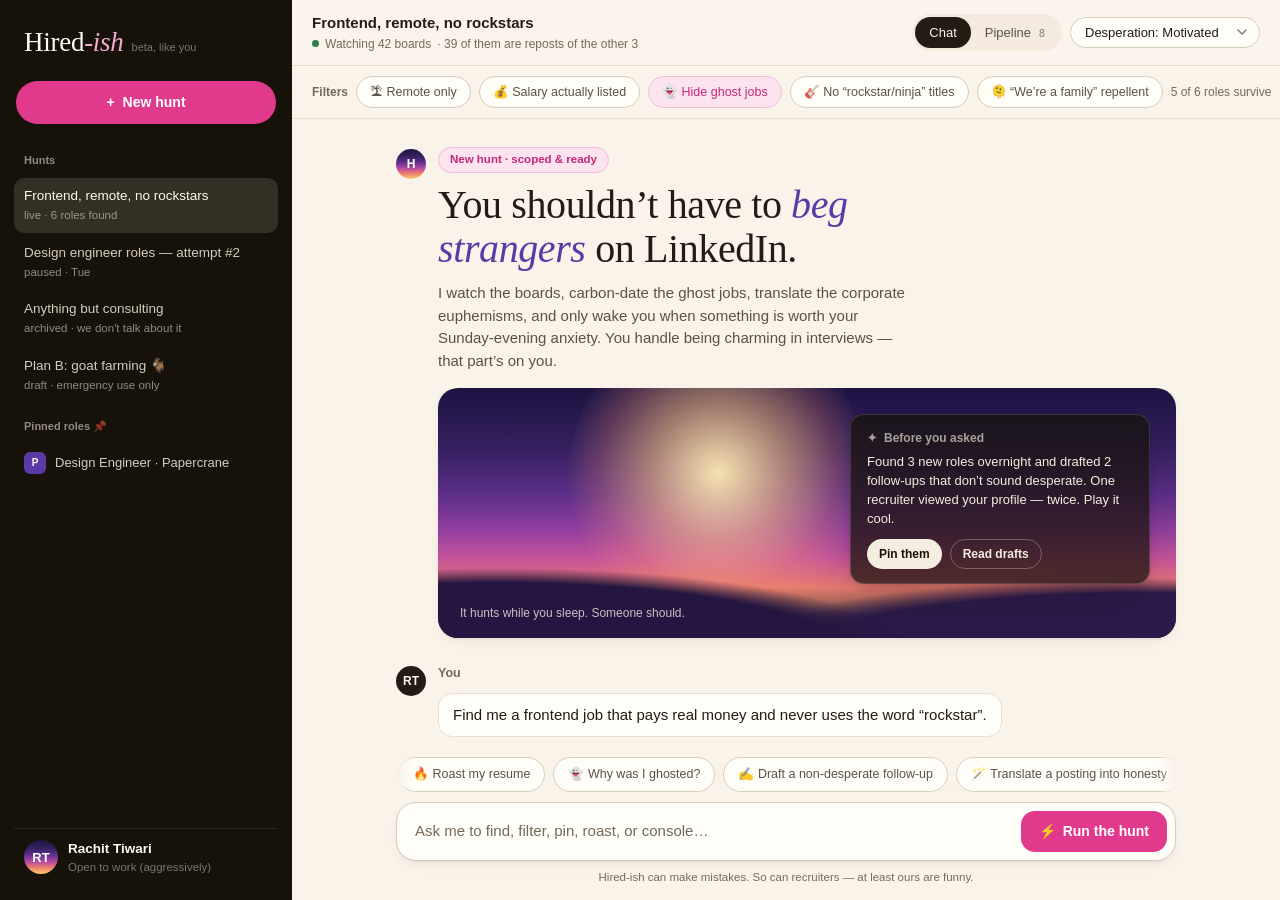
==== jobhunt/index.html @ 490a338c "Add first draft of Hired-ish job hunt UI (pending redesign per feedback) Chat-style agent UI with ru" ====
<!DOCTYPE html>
<html lang="en">
<head>
  <meta charset="UTF-8">
  <meta name="viewport" content="width=device-width, initial-scale=1.0">
  <title>Hired-ish — a job hunt that runs itself</title>
  <meta name="description" content="The AI job hunt for people who are tired. It runs the hunt, flags the red flags, and yeets the rest.">
  <link rel="icon" href="data:image/svg+xml,<svg xmlns='http://www.w3.org/2000/svg' viewBox='0 0 100 100'><text y='.9em' font-size='90'>📌</text></svg>">
  <link rel="preload" href="fonts/instrument-serif-normal-400.woff2" as="font" type="font/woff2" crossorigin>
  <link rel="preload" href="fonts/inter-normal-400-700.woff2" as="font" type="font/woff2" crossorigin>
  <style>
    @font-face {
      font-family: 'Instrument Serif';
      font-style: normal;
      font-weight: 400;
      font-display: swap;
      src: url('fonts/instrument-serif-normal-400.woff2') format('woff2');
    }
    @font-face {
      font-family: 'Instrument Serif';
      font-style: italic;
      font-weight: 400;
      font-display: swap;
      src: url('fonts/instrument-serif-italic-400.woff2') format('woff2');
    }
    @font-face {
      font-family: 'Inter';
      font-style: normal;
      font-weight: 400 700;
      font-display: swap;
      src: url('fonts/inter-normal-400-700.woff2') format('woff2');
    }
    @font-face {
      font-family: 'JetBrains Mono';
      font-style: normal;
      font-weight: 400 600;
      font-display: swap;
      src: url('fonts/jetbrains-mono-normal-400-600.woff2') format('woff2');
    }

    /* ============================================================
       HIRED-ISH · design tokens
       Visual language: cream canvas, ink text, one pink accent,
       sunset-gradient feature panels, near-black side rail.
       ============================================================ */
    :root {
      --bg: #FAF3EA;
      --surface: #FFFDF8;
      --surface-2: #F4EBDE;
      --ink: #221C14;
      --ink-soft: #5A5248;
      --muted: #75695A;
      --hairline: #E8DECD;
      --hairline-strong: #D9CDB8;

      --pink: #E13A8C;
      --pink-deep: #C42875;
      --pink-soft: #FBE4F0;
      --pink-border: #F2BCD9;

      --grape: #5B3AA6;
      --dark: #171209;
      --dark-2: #221B10;
      --cream-on-dark: #F5EDDF;

      --good: #2E7D4F;
      --warn: #B4540A;

      --sunset: linear-gradient(to bottom, #1D1342 0%, #35205F 24%, #5A2E86 42%, #8E3E9E 56%, #C5539B 68%, #E87A6F 80%, #F7A369 90%, #FFC97E 100%);

      --font-ui: 'Inter', -apple-system, BlinkMacSystemFont, sans-serif;
      --font-display: 'Instrument Serif', Georgia, serif;
      --font-mono: 'JetBrains Mono', ui-monospace, monospace;

      --r-sm: 8px;
      --r-md: 14px;
      --r-lg: 20px;
      --r-pill: 999px;

      --shadow-card: 0 1px 2px rgba(34, 28, 20, 0.05), 0 6px 18px -8px rgba(34, 28, 20, 0.12);
      --shadow-float: 0 4px 10px rgba(23, 18, 9, 0.10), 0 18px 44px -14px rgba(23, 18, 9, 0.28);

      --z-drawer: 40;
      --z-scrim: 30;
      --z-topbar: 20;
      --z-composer: 10;
      --z-toast: 50;
    }

    *, *::before, *::after { margin: 0; padding: 0; box-sizing: border-box; }

    html { height: 100%; }

    body {
      font-family: var(--font-ui);
      background: var(--bg);
      color: var(--ink);
      height: 100dvh;
      overflow: hidden;
      -webkit-font-smoothing: antialiased;
      font-size: 15px;
      line-height: 1.5;
    }

    button { font: inherit; color: inherit; background: none; border: none; cursor: pointer; }
    button:focus-visible, a:focus-visible, select:focus-visible, input:focus-visible {
      outline: 2px solid var(--pink);
      outline-offset: 2px;
      border-radius: 4px;
    }

    /* ============ App shell ============ */
    .app { display: flex; height: 100dvh; }

    /* ============ Sidebar ============ */
    .sidebar {
      width: 292px;
      flex-shrink: 0;
      background: var(--dark);
      color: var(--cream-on-dark);
      display: flex;
      flex-direction: column;
      padding: 20px 14px 14px;
      gap: 4px;
    }

    .brand {
      display: flex; align-items: baseline; gap: 8px;
      padding: 2px 10px 14px;
    }
    .brand-name {
      font-family: var(--font-display);
      font-size: 27px;
      letter-spacing: -0.01em;
      color: #FFF9EF;
    }
    .brand-name em { color: #F2A9CF; }
    .brand-tag {
      font-size: 11px;
      color: rgba(245, 237, 223, 0.45);
    }

    .new-hunt {
      display: flex; align-items: center; justify-content: center; gap: 8px;
      background: var(--pink);
      color: #fff;
      font-weight: 600;
      font-size: 14px;
      border-radius: var(--r-pill);
      padding: 11px 16px;
      margin: 0 2px 12px;
      transition: transform 0.15s cubic-bezier(0.25, 1, 0.5, 1), background 0.15s;
    }
    .new-hunt:hover { background: var(--pink-deep); transform: translateY(-1px); }
    .new-hunt:active { transform: translateY(1px); }

    .side-label {
      font-size: 11px;
      font-weight: 600;
      color: rgba(245, 237, 223, 0.55);
      padding: 12px 10px 6px;
    }

    .hunt-list, .pin-list { list-style: none; display: flex; flex-direction: column; gap: 2px; }

    .hunt-item {
      width: 100%;
      text-align: left;
      display: flex; flex-direction: column; gap: 1px;
      padding: 8px 10px;
      border-radius: 10px;
      color: rgba(245, 237, 223, 0.85);
      transition: background 0.15s;
    }
    .hunt-item:hover { background: rgba(255, 249, 239, 0.07); }
    .hunt-item[aria-current="true"] { background: rgba(255, 249, 239, 0.12); color: #FFF9EF; }
    .hunt-item .hunt-name { font-size: 13.5px; font-weight: 500; white-space: nowrap; overflow: hidden; text-overflow: ellipsis; }
    .hunt-item .hunt-meta { font-size: 11.5px; color: rgba(245, 237, 223, 0.55); }

    .pin-list { min-height: 24px; }
    .pin-item {
      display: flex; align-items: center; gap: 9px;
      padding: 7px 10px;
      border-radius: 10px;
      font-size: 13px;
      color: rgba(245, 237, 223, 0.85);
      animation: pin-in 0.3s cubic-bezier(0.22, 1, 0.36, 1);
    }
    .pin-item:hover { background: rgba(255, 249, 239, 0.07); }
    .pin-dot {
      width: 22px; height: 22px; border-radius: 6px;
      display: grid; place-items: center;
      font-size: 10px; font-weight: 700;
      flex-shrink: 0;
      color: #fff;
    }
    .pin-empty {
      font-size: 12px;
      color: rgba(245, 237, 223, 0.38);
      padding: 4px 10px 6px;
      line-height: 1.45;
    }
    @keyframes pin-in {
      from { opacity: 0; transform: translateX(-8px); }
      to   { opacity: 1; transform: none; }
    }

    .side-spacer { flex: 1; }

    .me-card {
      display: flex; align-items: center; gap: 10px;
      padding: 10px;
      border-top: 1px solid rgba(245, 237, 223, 0.1);
      margin-top: 10px;
    }
    .me-avatar {
      width: 34px; height: 34px; border-radius: 50%;
      background: var(--sunset);
      display: grid; place-items: center;
      font-weight: 700; font-size: 13px; color: #fff;
      flex-shrink: 0;
    }
    .me-name { font-size: 13.5px; font-weight: 600; color: #FFF9EF; }
    .me-status { font-size: 11.5px; color: rgba(245, 237, 223, 0.45); }

    /* ============ Main column ============ */
    .main {
      flex: 1;
      min-width: 0;
      display: flex;
      flex-direction: column;
      position: relative;
    }

    .topbar {
      display: flex; align-items: center; gap: 12px;
      padding: 12px 20px;
      border-bottom: 1px solid var(--hairline);
      background: color-mix(in srgb, var(--bg) 88%, white);
      position: relative;
      z-index: var(--z-topbar);
    }

    .menu-btn {
      display: none;
      width: 36px; height: 36px;
      border-radius: 10px;
      place-items: center;
      border: 1px solid var(--hairline-strong);
      background: var(--surface);
      flex-shrink: 0;
    }

    .hunt-title-wrap { min-width: 0; }
    .hunt-title { font-size: 15px; font-weight: 600; white-space: nowrap; overflow: hidden; text-overflow: ellipsis; }
    .hunt-status { display: flex; align-items: center; gap: 6px; font-size: 12px; color: var(--muted); }
    .live-dot {
      width: 7px; height: 7px; border-radius: 50%;
      background: var(--good);
      animation: live-pulse 2.4s ease-in-out infinite;
    }
    @keyframes live-pulse { 0%, 100% { opacity: 1; } 50% { opacity: 0.35; } }

    .topbar-right { margin-left: auto; display: flex; align-items: center; gap: 8px; }

    .view-tabs {
      display: flex;
      background: var(--surface-2);
      border-radius: var(--r-pill);
      padding: 3px;
    }
    .view-tab {
      padding: 6px 14px;
      border-radius: var(--r-pill);
      font-size: 13px;
      font-weight: 500;
      color: var(--ink-soft);
      transition: background 0.15s, color 0.15s;
    }
    .view-tab[aria-selected="true"] { background: var(--ink); color: var(--bg); }
    .view-tab .tab-badge {
      font-family: var(--font-mono);
      font-size: 10.5px;
      margin-left: 4px;
      opacity: 0.7;
    }

    .desperation {
      appearance: none;
      -webkit-appearance: none;
      border: 1px solid var(--hairline-strong);
      background: var(--surface) url("data:image/svg+xml,%3Csvg xmlns='http://www.w3.org/2000/svg' width='10' height='6' viewBox='0 0 10 6'%3E%3Cpath d='M1 1l4 4 4-4' stroke='%238A8072' stroke-width='1.5' fill='none' stroke-linecap='round'/%3E%3C/svg%3E") no-repeat right 12px center;
      border-radius: var(--r-pill);
      padding: 7px 30px 7px 14px;
      font-size: 13px;
      font-weight: 500;
      color: var(--ink);
      cursor: pointer;
    }

    /* ============ Filter bar ============ */
    .filterbar {
      display: flex; align-items: center; gap: 8px;
      padding: 10px 20px;
      border-bottom: 1px solid var(--hairline);
      overflow-x: auto;
      scrollbar-width: none;
      flex-shrink: 0;
    }
    .filterbar::-webkit-scrollbar { display: none; }
    .filterbar-label {
      font-size: 12px; font-weight: 600; color: var(--muted);
      flex-shrink: 0;
    }
    .f-chip {
      display: inline-flex; align-items: center; gap: 6px;
      border: 1px solid var(--hairline-strong);
      background: var(--surface);
      color: var(--ink-soft);
      border-radius: var(--r-pill);
      padding: 6px 13px;
      font-size: 12.5px;
      font-weight: 500;
      white-space: nowrap;
      transition: border-color 0.15s, background 0.15s, color 0.15s, transform 0.1s;
    }
    .f-chip:hover { border-color: var(--pink-border); }
    .f-chip:active { transform: scale(0.97); }
    .f-chip[aria-pressed="true"] {
      background: var(--pink-soft);
      border-color: var(--pink-border);
      color: var(--pink-deep);
    }
    .f-count {
      font-size: 12px; color: var(--muted);
      margin-left: auto; flex-shrink: 0;
      font-variant-numeric: tabular-nums;
    }

    /* ============ Views ============ */
    .view { flex: 1; min-height: 0; display: flex; flex-direction: column; }
    .view[hidden] { display: none; }

    /* ============ Chat feed ============ */
    .feed {
      flex: 1;
      overflow-y: auto;
      padding: 28px 20px 24px;
      scroll-behavior: smooth;
    }
    @media (prefers-reduced-motion: reduce) { .feed { scroll-behavior: auto; } }

    .feed-inner {
      max-width: 780px;
      margin: 0 auto;
      display: flex;
      flex-direction: column;
      gap: 26px;
    }

    .msg { display: flex; gap: 12px; }
    .msg.entering { animation: msg-in 0.35s cubic-bezier(0.22, 1, 0.36, 1); }
    @keyframes msg-in {
      from { opacity: 0; transform: translateY(10px); }
      to   { opacity: 1; transform: none; }
    }

    .msg-avatar {
      width: 30px; height: 30px;
      border-radius: 50%;
      flex-shrink: 0;
      margin-top: 2px;
      display: grid; place-items: center;
      font-size: 12px; font-weight: 700; color: #fff;
    }
    .msg-avatar.agent { background: var(--sunset); }
    .msg-avatar.user { background: var(--ink); color: var(--bg); }

    .msg-body { min-width: 0; flex: 1; display: flex; flex-direction: column; gap: 10px; }
    .msg-author { font-size: 12.5px; font-weight: 600; color: var(--muted); }
    .msg-author .you { color: var(--muted); font-weight: 500; }
    .msg-text { max-width: 68ch; }
    .msg-text p + p { margin-top: 8px; }

    .msg.user-msg .msg-text {
      background: var(--surface);
      border: 1px solid var(--hairline);
      border-radius: var(--r-md);
      padding: 10px 14px;
      width: fit-content;
    }

    /* ---- Hero message ---- */
    .hero-label {
      display: inline-flex; align-items: center; gap: 6px;
      border: 1px solid var(--pink-border);
      background: var(--pink-soft);
      color: var(--pink-deep);
      font-size: 11.5px; font-weight: 600;
      border-radius: var(--r-pill);
      padding: 3px 11px;
      width: fit-content;
    }
    .hero-headline {
      font-family: var(--font-display);
      font-weight: 400;
      font-size: clamp(28px, 4vw, 40px);
      line-height: 1.12;
      letter-spacing: -0.01em;
      text-wrap: balance;
      max-width: 22ch;
    }
    .hero-headline em {
      font-style: italic;
      color: var(--grape);
    }
    .hero-sub { color: var(--ink-soft); max-width: 56ch; }

    .hero-panel {
      position: relative;
      border-radius: var(--r-lg);
      background: var(--sunset);
      min-height: 250px;
      overflow: hidden;
      margin-top: 6px;
      box-shadow: var(--shadow-card);
    }
    .hero-sun {
      position: absolute;
      left: 38%; bottom: 6%;
      transform: translateX(-50%);
      width: 300px; height: 300px;
      border-radius: 50%;
      background: radial-gradient(circle, rgba(255, 236, 180, 0.95) 0%, rgba(255, 200, 130, 0.55) 32%, rgba(248, 150, 110, 0.25) 55%, transparent 72%);
    }
    .hero-hills {
      position: absolute; inset: auto 0 0 0; height: 34%;
      background:
        radial-gradient(90% 160% at 8% 118%, #241640 0%, #241640 52%, transparent 63%),
        radial-gradient(95% 150% at 96% 122%, #2B1A4A 0%, #2B1A4A 50%, transparent 62%),
        linear-gradient(to top, rgba(29, 17, 55, 0.95) 12%, transparent 60%);
    }
    .hero-toast {
      position: absolute;
      top: 26px; right: 26px;
      width: min(300px, calc(100% - 52px));
      background: rgba(23, 18, 9, 0.72);
      backdrop-filter: blur(14px);
      -webkit-backdrop-filter: blur(14px);
      border: 1px solid rgba(255, 249, 239, 0.14);
      border-radius: var(--r-md);
      padding: 14px 16px;
      color: var(--cream-on-dark);
      box-shadow: var(--shadow-float);
    }
    .hero-toast-title {
      display: flex; align-items: center; gap: 7px;
      font-size: 12px; font-weight: 600;
      color: rgba(245, 237, 223, 0.65);
      margin-bottom: 6px;
    }
    .hero-toast-body { font-size: 13px; line-height: 1.45; }
    .hero-toast-actions { display: flex; gap: 8px; margin-top: 11px; }
    .hero-toast-actions .t-btn {
      font-size: 12px; font-weight: 600;
      border-radius: var(--r-pill);
      padding: 5px 12px;
      background: var(--cream-on-dark);
      color: var(--dark);
      transition: transform 0.12s;
    }
    .hero-toast-actions .t-btn.ghost {
      background: transparent;
      color: var(--cream-on-dark);
      border: 1px solid rgba(245, 237, 223, 0.3);
    }
    .hero-toast-actions .t-btn:hover { transform: translateY(-1px); }
    .hero-caption {
      position: absolute; left: 22px; bottom: 16px;
      font-size: 12px;
      color: rgba(255, 249, 239, 0.75);
    }

    /* ---- Run log ---- */
    .runlog {
      border: 1px solid var(--hairline);
      background: var(--surface);
      border-radius: var(--r-md);
      padding: 6px 0;
      max-width: 620px;
      box-shadow: var(--shadow-card);
    }
    .runlog-head {
      display: flex; align-items: center; gap: 8px;
      padding: 8px 16px 6px;
      font-size: 12.5px; font-weight: 600;
      color: var(--ink-soft);
    }
    .runlog-head .spinner {
      width: 12px; height: 12px;
      border: 2px solid var(--pink-border);
      border-top-color: var(--pink);
      border-radius: 50%;
      animation: spin 0.8s linear infinite;
    }
    @keyframes spin { to { transform: rotate(360deg); } }
    .runlog.done .spinner { display: none; }
    .runlog ol { list-style: none; }
    .runlog li {
      display: flex; gap: 10px;
      padding: 6px 16px;
      font-size: 13.5px;
      color: var(--ink-soft);
      align-items: baseline;
    }
    .runlog li .tick {
      font-family: var(--font-mono);
      font-size: 12px;
      color: var(--good);
      flex-shrink: 0;
      width: 14px;
    }
    .runlog li.pending { opacity: 0.45; }
    .runlog li.step-in { animation: msg-in 0.3s cubic-bezier(0.22, 1, 0.36, 1); }
    .runlog-foot {
      padding: 8px 16px 6px;
      border-top: 1px solid var(--hairline);
      margin-top: 6px;
      font-size: 12.5px;
      color: var(--muted);
      font-variant-numeric: tabular-nums;
    }

    /* ---- Job cards ---- */
    .job-grid {
      display: grid;
      grid-template-columns: repeat(auto-fit, minmax(290px, 1fr));
      gap: 14px;
    }
    .job-card {
      border: 1px solid var(--hairline);
      background: var(--surface);
      border-radius: var(--r-lg);
      padding: 18px;
      display: flex;
      flex-direction: column;
      gap: 12px;
      box-shadow: var(--shadow-card);
      transition: transform 0.18s cubic-bezier(0.25, 1, 0.5, 1), box-shadow 0.18s, opacity 0.3s;
      position: relative;
    }
    .job-card:hover { transform: translateY(-2px); box-shadow: var(--shadow-float); }
    .job-card.featured { grid-column: 1 / -1; }
    .job-card.featured::before {
      content: "";
      position: absolute; inset: 0 0 auto 0;
      height: 5px;
      background: var(--sunset);
      border-radius: var(--r-lg) var(--r-lg) 0 0;
    }
    .job-card.ghosted-listing {
      border-style: dashed;
      border-color: var(--hairline-strong);
      background: color-mix(in srgb, var(--surface) 60%, var(--bg));
    }
    .job-card.ghosted-listing .job-role { color: var(--muted); }
    .job-card.yeeting {
      transform: translateX(60vw) rotate(18deg) !important;
      opacity: 0;
      transition: transform 0.5s cubic-bezier(0.5, 0, 0.75, 0), opacity 0.5s;
    }
    .job-card.filtered-out { display: none; }

    .job-top { display: flex; align-items: flex-start; gap: 12px; }
    .job-logo {
      width: 42px; height: 42px;
      border-radius: 12px;
      display: grid; place-items: center;
      font-weight: 700; font-size: 16px; color: #fff;
      flex-shrink: 0;
    }
    .job-id { min-width: 0; flex: 1; }
    .job-role { font-size: 16px; font-weight: 600; line-height: 1.3; }
    .job-co { font-size: 13px; color: var(--muted); }

    .match {
      display: flex; flex-direction: column; align-items: center;
      flex-shrink: 0; gap: 2px;
    }
    .match svg { width: 40px; height: 40px; transform: rotate(-90deg); }
    .match .track { stroke: var(--surface-2); }
    .match .bar { stroke-linecap: round; transition: stroke-dashoffset 0.8s cubic-bezier(0.22, 1, 0.36, 1); }
    .match-num {
      font-family: var(--font-mono);
      font-size: 10.5px; font-weight: 600;
      color: var(--ink-soft);
      margin-top: -31px;
      pointer-events: none;
    }
    .match-label { font-size: 9.5px; color: var(--muted); margin-top: 17px; }

    .job-facts {
      display: flex; flex-wrap: wrap; gap: 6px 14px;
      font-size: 13px; color: var(--ink-soft);
    }
    .job-facts .salary { font-family: var(--font-mono); font-size: 12.5px; font-weight: 600; color: var(--ink); }

    .job-tags { display: flex; flex-wrap: wrap; gap: 6px; }
    .job-tag {
      font-size: 11.5px; font-weight: 500;
      border: 1px solid var(--hairline);
      background: var(--bg);
      color: var(--ink-soft);
      border-radius: var(--r-pill);
      padding: 3px 10px;
    }

    .job-note {
      font-size: 13px;
      line-height: 1.45;
      color: var(--ink-soft);
      background: var(--surface-2);
      border-radius: 10px;
      padding: 9px 12px;
    }
    .job-note.flag { background: #FBEBE4; color: #8C4A18; }
    .job-note.ghost-note { background: #EFEAF6; color: #574682; }

    .job-actions { display: flex; gap: 8px; margin-top: auto; }
    .j-btn {
      display: inline-flex; align-items: center; gap: 6px;
      font-size: 13px; font-weight: 600;
      border-radius: var(--r-pill);
      padding: 8px 15px;
      transition: transform 0.12s, background 0.15s, color 0.15s, border-color 0.15s;
    }
    .j-btn:active { transform: translateY(1px); }
    .j-btn.apply { background: var(--ink); color: var(--bg); }
    .j-btn.apply:hover { background: #000; }
    .j-btn.apply.applied { background: var(--good); color: #fff; }
    .j-btn.pin { border: 1px solid var(--hairline-strong); background: var(--surface); color: var(--ink-soft); }
    .j-btn.pin:hover { border-color: var(--pink-border); color: var(--pink-deep); }
    .j-btn.pin.pinned { background: var(--pink-soft); border-color: var(--pink-border); color: var(--pink-deep); }
    .j-btn.yeet { color: var(--muted); margin-left: auto; padding: 8px 10px; }
    .j-btn.yeet:hover { color: var(--warn); }

    /* ---- Comparison table ---- */
    .compare-wrap {
      border: 1px solid var(--hairline);
      border-radius: var(--r-lg);
      background: var(--surface);
      overflow-x: auto;
      box-shadow: var(--shadow-card);
    }
    .compare {
      width: 100%;
      border-collapse: collapse;
      font-size: 13px;
      min-width: 620px;
    }
    .compare caption {
      text-align: left;
      font-family: var(--font-display);
      font-size: 22px;
      padding: 16px 18px 4px;
    }
    .compare caption em { font-style: italic; color: var(--muted); }
    .compare th, .compare td {
      text-align: left;
      padding: 11px 18px;
      border-top: 1px solid var(--hairline);
      vertical-align: top;
    }
    .compare thead th { border-top: none; font-size: 12px; color: var(--muted); font-weight: 600; padding-top: 14px; }
    .compare thead th.us {
      color: var(--pink-deep);
    }
    .compare td.us {
      background: color-mix(in srgb, var(--pink-soft) 45%, var(--surface));
      font-weight: 600;
      color: var(--pink-deep);
    }
    .compare td { color: var(--ink-soft); }
    .compare th[scope="row"] { font-weight: 600; color: var(--ink); font-size: 13px; }

    /* ---- FAQ ---- */
    .faq {
      border: 1px solid var(--hairline);
      border-radius: var(--r-lg);
      background: var(--surface);
      overflow: hidden;
      box-shadow: var(--shadow-card);
      max-width: 620px;
    }
    .faq-title {
      font-family: var(--font-display);
      font-size: 22px;
      padding: 16px 18px 8px;
    }
    .faq-title em { font-style: italic; color: var(--muted); }
    .faq details { border-top: 1px solid var(--hairline); }
    .faq summary {
      list-style: none;
      display: flex; align-items: center; justify-content: space-between; gap: 12px;
      padding: 13px 18px;
      font-weight: 600; font-size: 14px;
      cursor: pointer;
    }
    .faq summary::-webkit-details-marker { display: none; }
    .faq summary::after {
      content: "+";
      font-family: var(--font-mono);
      color: var(--muted);
      transition: transform 0.2s;
    }
    .faq details[open] summary::after { transform: rotate(45deg); }
    .faq details[open] summary { color: var(--pink-deep); }
    .faq .faq-a {
      padding: 0 18px 14px;
      color: var(--ink-soft);
      font-size: 13.5px;
      max-width: 60ch;
    }

    /* ============ Composer ============ */
    .composer {
      flex-shrink: 0;
      padding: 0 20px calc(14px + env(safe-area-inset-bottom));
      background: linear-gradient(to top, var(--bg) 70%, transparent);
      position: relative;
      z-index: var(--z-composer);
    }
    .composer-inner { max-width: 780px; margin: 0 auto; }

    .suggest-row {
      display: flex; gap: 8px;
      overflow-x: auto;
      padding: 10px 2px;
      scrollbar-width: none;
      mask-image: linear-gradient(to right, transparent, black 18px, black calc(100% - 18px), transparent);
      -webkit-mask-image: linear-gradient(to right, transparent, black 18px, black calc(100% - 18px), transparent);
    }
    .suggest-row::-webkit-scrollbar { display: none; }
    .s-chip {
      display: inline-flex; align-items: center; gap: 7px;
      white-space: nowrap;
      border: 1px solid var(--hairline-strong);
      background: var(--surface);
      border-radius: var(--r-pill);
      padding: 7px 14px;
      font-size: 12.5px;
      font-weight: 500;
      color: var(--ink-soft);
      transition: border-color 0.15s, transform 0.12s, background 0.15s;
    }
    .s-chip:hover { border-color: var(--pink-border); background: var(--pink-soft); color: var(--pink-deep); transform: translateY(-1px); }

    .composer-box {
      display: flex; align-items: center; gap: 10px;
      background: var(--surface);
      border: 1px solid var(--hairline-strong);
      border-radius: var(--r-lg);
      padding: 8px 8px 8px 18px;
      box-shadow: var(--shadow-card);
      transition: border-color 0.15s, box-shadow 0.15s;
    }
    .composer-box:focus-within {
      border-color: var(--pink-border);
      box-shadow: 0 0 0 3px rgba(225, 58, 140, 0.09), var(--shadow-card);
    }
    .composer-input {
      flex: 1;
      border: none;
      background: none;
      font: inherit;
      color: var(--ink);
      min-width: 0;
    }
    .composer-input:focus { outline: none; }
    .composer-input::placeholder { color: var(--muted); }
    .run-btn {
      display: inline-flex; align-items: center; gap: 7px;
      background: var(--pink);
      color: #fff;
      font-weight: 600;
      font-size: 14px;
      border-radius: var(--r-md);
      padding: 10px 18px;
      flex-shrink: 0;
      transition: background 0.15s, transform 0.12s;
    }
    .run-btn:hover { background: var(--pink-deep); transform: translateY(-1px); }
    .run-btn:active { transform: translateY(1px); }
    .run-btn:disabled { opacity: 0.55; cursor: default; transform: none; }
    .composer-hint {
      text-align: center;
      font-size: 11.5px;
      color: var(--muted);
      padding-top: 8px;
    }

    /* ============ Pipeline view ============ */
    .board {
      flex: 1;
      overflow: auto;
      padding: 22px 20px 28px;
    }
    .board-inner {
      display: grid;
      grid-template-columns: repeat(4, minmax(240px, 1fr));
      gap: 14px;
      max-width: 1200px;
      margin: 0 auto;
      min-width: 1000px;
    }
    .col-head {
      display: flex; align-items: baseline; gap: 8px;
      padding: 2px 4px 10px;
    }
    .col-name { font-weight: 600; font-size: 14px; }
    .col-count {
      font-family: var(--font-mono);
      font-size: 11.5px;
      color: var(--muted);
    }
    .col-quip { font-size: 11.5px; color: var(--muted); margin-left: auto; text-align: right; }
    .col-cards { display: flex; flex-direction: column; gap: 10px; }
    .p-card {
      border: 1px solid var(--hairline);
      background: var(--surface);
      border-radius: var(--r-md);
      padding: 13px 15px;
      box-shadow: var(--shadow-card);
    }
    .p-card .p-role { font-size: 13.5px; font-weight: 600; }
    .p-card .p-co { font-size: 12px; color: var(--muted); }
    .p-card .p-note { font-size: 12px; color: var(--ink-soft); margin-top: 7px; }
    .p-card.ghost-card { border-style: dashed; background: color-mix(in srgb, var(--surface) 55%, var(--bg)); }
    .p-days {
      font-family: var(--font-mono);
      font-size: 11px;
      color: var(--grape);
      margin-top: 7px;
      display: inline-block;
    }
    .col-empty {
      border: 1px dashed var(--hairline-strong);
      border-radius: var(--r-md);
      padding: 20px 15px;
      font-size: 12.5px;
      color: var(--muted);
      text-align: center;
      line-height: 1.5;
    }

    /* ============ Toast ============ */
    .toast {
      position: fixed;
      left: 50%; bottom: 26px;
      transform: translate(-50%, 20px);
      background: var(--dark);
      color: var(--cream-on-dark);
      border-radius: var(--r-pill);
      padding: 11px 18px;
      font-size: 13.5px;
      display: flex; align-items: center; gap: 12px;
      box-shadow: var(--shadow-float);
      opacity: 0;
      pointer-events: none;
      transition: opacity 0.25s, transform 0.25s cubic-bezier(0.22, 1, 0.36, 1);
      z-index: var(--z-toast);
      max-width: min(92vw, 480px);
    }
    .toast.show { opacity: 1; transform: translate(-50%, 0); pointer-events: auto; }
    .toast button {
      font-weight: 700; font-size: 13px;
      color: #F2A9CF;
      flex-shrink: 0;
    }

    /* ============ Scrim / drawer (mobile) ============ */
    .scrim {
      display: none;
      position: fixed; inset: 0;
      background: rgba(23, 18, 9, 0.45);
      z-index: var(--z-scrim);
      opacity: 0;
      transition: opacity 0.25s;
    }

    @media (max-width: 920px) {
      .sidebar {
        position: fixed;
        inset: 0 auto 0 0;
        z-index: var(--z-drawer);
        transform: translateX(-100%);
        transition: transform 0.28s cubic-bezier(0.22, 1, 0.36, 1);
        width: min(300px, 84vw);
        box-shadow: none;
      }
      .sidebar.open { transform: none; box-shadow: var(--shadow-float); }
      .scrim.show { display: block; opacity: 1; }
      .menu-btn { display: grid; }
      .topbar { padding: 10px 14px; flex-wrap: wrap; row-gap: 8px; }
      .hunt-title-wrap { flex: 1; min-width: 0; }
      .topbar-right { flex-basis: 100%; justify-content: flex-start; margin-left: 46px; }
      .run-btn { padding: 10px 13px; }
      .run-btn .run-label { display: none; }
      .filterbar { padding: 10px 14px; }
      .feed { padding: 20px 14px; }
      .composer { padding-left: 14px; padding-right: 14px; }
      .hunt-status .status-detail { display: none; }
      .desperation { display: none; }
      .board { padding: 16px 14px; }
      .board-inner { min-width: 900px; }
      .hero-toast { position: static; width: auto; margin: 18px 18px 0 auto; }
      .hero-panel { display: flex; flex-direction: column; }
      .hero-caption { position: static; padding: 12px 18px 14px; margin-top: auto; }
      .hero-sun { bottom: -120px; }
    }

    @media (prefers-reduced-motion: reduce) {
      *, *::before, *::after {
        animation-duration: 0.01ms !important;
        animation-iteration-count: 1 !important;
        transition-duration: 0.01ms !important;
      }
    }
  </style>
</head>
<body>
  <div class="app">
    <!-- ================= Sidebar ================= -->
    <aside class="sidebar" id="sidebar" aria-label="Hunts and pinned roles">
      <div class="brand">
        <span class="brand-name">Hired<em>-ish</em></span>
        <span class="brand-tag">beta, like you</span>
      </div>

      <button class="new-hunt" id="newHuntBtn">
        <span aria-hidden="true">+</span> New hunt
      </button>

      <p class="side-label">Hunts</p>
      <ul class="hunt-list">
        <li><button class="hunt-item" aria-current="true">
          <span class="hunt-name">Frontend, remote, no rockstars</span>
          <span class="hunt-meta">live · 6 roles found</span>
        </button></li>
        <li><button class="hunt-item">
          <span class="hunt-name">Design engineer roles — attempt #2</span>
          <span class="hunt-meta">paused · Tue</span>
        </button></li>
        <li><button class="hunt-item">
          <span class="hunt-name">Anything but consulting</span>
          <span class="hunt-meta">archived · we don't talk about it</span>
        </button></li>
        <li><button class="hunt-item">
          <span class="hunt-name">Plan B: goat farming 🐐</span>
          <span class="hunt-meta">draft · emergency use only</span>
        </button></li>
      </ul>

      <p class="side-label">Pinned roles <span aria-hidden="true">📌</span></p>
      <ul class="pin-list" id="pinList" aria-live="polite"></ul>
      <p class="pin-empty" id="pinEmpty">Nothing pinned yet. Pin a role and it lives here, rent-free.</p>

      <div class="side-spacer"></div>

      <div class="me-card">
        <div class="me-avatar" aria-hidden="true">RT</div>
        <div>
          <p class="me-name">Rachit Tiwari</p>
          <p class="me-status">Open to work (aggressively)</p>
        </div>
      </div>
    </aside>

    <div class="scrim" id="scrim"></div>

    <!-- ================= Main ================= -->
    <main class="main">
      <header class="topbar">
        <button class="menu-btn" id="menuBtn" aria-label="Open menu" aria-expanded="false">
          <svg width="16" height="12" viewBox="0 0 16 12" fill="none" aria-hidden="true">
            <path d="M1 1h14M1 6h14M1 11h14" stroke="currentColor" stroke-width="1.6" stroke-linecap="round"/>
          </svg>
        </button>
        <div class="hunt-title-wrap">
          <h1 class="hunt-title">Frontend, remote, no rockstars</h1>
          <p class="hunt-status">
            <span class="live-dot" aria-hidden="true"></span>
            <span id="statusText">Watching 42 boards</span>
            <span class="status-detail" id="statusDetail">· 39 of them are reposts of the other 3</span>
          </p>
        </div>
        <div class="topbar-right">
          <div class="view-tabs" role="tablist" aria-label="View">
            <button class="view-tab" role="tab" id="tabChat" aria-selected="true" aria-controls="viewChat">Chat</button>
            <button class="view-tab" role="tab" id="tabBoard" aria-selected="false" aria-controls="viewBoard">
              Pipeline <span class="tab-badge" id="pipelineCount">8</span>
            </button>
          </div>
          <label class="visually-hidden" for="desperation" style="position:absolute;width:1px;height:1px;overflow:hidden;clip:rect(0 0 0 0);">Desperation level</label>
          <select class="desperation" id="desperation" title="Desperation level">
            <option value="chill">Desperation: Chill</option>
            <option value="motivated" selected>Desperation: Motivated</option>
            <option value="rent">Desperation: Rent is due</option>
          </select>
        </div>
      </header>

      <!-- Filters -->
      <div class="filterbar" role="group" aria-label="Filters" id="filterbar">
        <span class="filterbar-label">Filters</span>
        <button class="f-chip" data-filter="remote" aria-pressed="false">🏝 Remote only</button>
        <button class="f-chip" data-filter="salary" aria-pressed="false">💰 Salary actually listed</button>
        <button class="f-chip" data-filter="ghost" aria-pressed="true">👻 Hide ghost jobs</button>
        <button class="f-chip" data-filter="rockstar" aria-pressed="false">🎸 No “rockstar/ninja” titles</button>
        <button class="f-chip" data-filter="family" aria-pressed="false">🫠 “We’re a family” repellent</button>
        <span class="f-count" id="fCount"></span>
      </div>

      <!-- ============ Chat view ============ -->
      <section class="view" id="viewChat" role="tabpanel" aria-labelledby="tabChat">
        <div class="feed" id="feed">
          <div class="feed-inner" id="feedInner">

            <!-- Hero / welcome -->
            <div class="msg">
              <div class="msg-avatar agent" aria-hidden="true">H</div>
              <div class="msg-body">
                <span class="hero-label">New hunt · scoped &amp; ready</span>
                <h2 class="hero-headline">You shouldn’t have to <em>beg strangers</em> on LinkedIn.</h2>
                <p class="hero-sub">I watch the boards, carbon-date the ghost jobs, translate the corporate euphemisms, and only wake you when something is worth your Sunday-evening anxiety. You handle being charming in interviews — that part’s on you.</p>
                <div class="hero-panel" role="img" aria-label="Sunset gradient panel with a notification: Hired-ish found roles before you asked">
                  <div class="hero-sun"></div>
                  <div class="hero-hills"></div>
                  <div class="hero-toast">
                    <p class="hero-toast-title"><span aria-hidden="true">✦</span> Before you asked</p>
                    <p class="hero-toast-body">Found 3 new roles overnight and drafted 2 follow-ups that don’t sound desperate. One recruiter viewed your profile — twice. Play it cool.</p>
                    <div class="hero-toast-actions">
                      <button class="t-btn" data-say="Pin the overnight finds">Pin them</button>
                      <button class="t-btn ghost" data-say="Show me the follow-up drafts">Read drafts</button>
                    </div>
                  </div>
                  <p class="hero-caption">It hunts while you sleep. Someone should.</p>
                </div>
              </div>
            </div>

            <!-- User message -->
            <div class="msg user-msg">
              <div class="msg-avatar user" aria-hidden="true">RT</div>
              <div class="msg-body">
                <p class="msg-author">You</p>
                <div class="msg-text">Find me a frontend job that pays real money and never uses the word “rockstar”.</div>
              </div>
            </div>

            <!-- Agent run -->
            <div class="msg">
              <div class="msg-avatar agent" aria-hidden="true">H</div>
              <div class="msg-body">
                <p class="msg-author">Hired-ish</p>
                <div class="msg-text"><p>On it. Running the hunt — this takes about as long as a recruiter takes to say “circling back”, except I actually come back.</p></div>
                <div class="runlog done" id="runlog">
                  <p class="runlog-head"><span class="spinner" aria-hidden="true"></span><span id="runlogTitle">Hunt complete</span></p>
                  <ol id="runlogSteps" aria-live="polite"></ol>
                  <p class="runlog-foot" id="runlogFoot">6 roles · 2 red flags · 1 fossil · 0 rockstars</p>
                </div>
                <div class="msg-text" id="resultsIntro"><p>Six survived the filters. The ghost job is hidden by default — you can unhide it if you enjoy disappointment.</p></div>
                <div class="job-grid" id="jobGrid" aria-live="polite"></div>
              </div>
            </div>

            <!-- Comparison table -->
            <div class="msg">
              <div class="msg-avatar agent" aria-hidden="true">H</div>
              <div class="msg-body">
                <p class="msg-author">Hired-ish</p>
                <div class="msg-text"><p>You asked how this beats your current strategy. I made a table. It wasn’t close.</p></div>
                <div class="compare-wrap">
                  <table class="compare">
                    <caption>Hired-ish <em>vs. your other options.</em></caption>
                    <thead>
                      <tr>
                        <th scope="col">Method</th>
                        <th scope="col" class="us">Hired-ish</th>
                        <th scope="col">Cold DMs</th>
                        <th scope="col">Uncle’s referral</th>
                        <th scope="col">Manifesting</th>
                      </tr>
                    </thead>
                    <tbody>
                      <tr>
                        <th scope="row">Finds real openings</th>
                        <td class="us">42 boards, deduped</td>
                        <td>If they ever reply</td>
                        <td>One company, last hired 2019</td>
                        <td>The universe is “circling back”</td>
                      </tr>
                      <tr>
                        <th scope="row">Red-flag detection</th>
                        <td class="us">Automatic, pre-interview</td>
                        <td>You find out in month 2</td>
                        <td>“It’s a great company, beta”</td>
                        <td>Vibes only</td>
                      </tr>
                      <tr>
                        <th scope="row">Ghost-job handling</th>
                        <td class="us">Carbon-dated &amp; flagged</td>
                        <td>Six weeks of hope</td>
                        <td>n/a</td>
                        <td>You applied anyway</td>
                      </tr>
                      <tr>
                        <th scope="row">Emotional damage</th>
                        <td class="us">Minimal, with jokes</td>
                        <td>Severe</td>
                        <td>Depends on family dinner</td>
                        <td>Deferred, with interest</td>
                      </tr>
                      <tr>
                        <th scope="row">Cost</th>
                        <td class="us">Free</td>
                        <td>Your dignity</td>
                        <td>One awkward favour</td>
                        <td>₹4,000 in crystals</td>
                      </tr>
                    </tbody>
                  </table>
                </div>
              </div>
            </div>

            <!-- FAQ -->
            <div class="msg">
              <div class="msg-avatar agent" aria-hidden="true">H</div>
              <div class="msg-body">
                <p class="msg-author">Hired-ish</p>
                <div class="faq">
                  <h3 class="faq-title">Objections, <em>handled.</em></h3>
                  <details>
                    <summary>Will this actually get me hired?</summary>
                    <p class="faq-a">I find them, filter them, flag them, and pin them. You still have to be likeable for 45 minutes on a video call. I can’t automate charm. Yet.</p>
                  </details>
                  <details>
                    <summary>What exactly is a “ghost job”?</summary>
                    <p class="faq-a">A posting that’s been “urgently hiring” for eight months. I carbon-date every listing and label the fossils, so you stop writing cover letters to the void.</p>
                  </details>
                  <details>
                    <summary>Why is the reject button called “Yeet”?</summary>
                    <p class="faq-a">Because “Archive” doesn’t capture the emotion of declining a role that wants 10 years of experience in a 6-year-old framework for an “entry-level” salary.</p>
                  </details>
                  <details>
                    <summary>Can it write my follow-ups?</summary>
                    <p class="faq-a">Yes — firm, polite, and containing 0 instances of “just circling back to touch base”. Your dignity stays intact. That’s the whole product, honestly.</p>
                  </details>
                </div>
              </div>
            </div>

          </div>
        </div>

        <!-- Composer -->
        <div class="composer">
          <div class="composer-inner">
            <div class="suggest-row" aria-label="Suggestions">
              <button class="s-chip" data-say="Roast my resume">🔥 Roast my resume</button>
              <button class="s-chip" data-say="Why was I ghosted?">👻 Why was I ghosted?</button>
              <button class="s-chip" data-say="Draft a follow-up that isn't desperate">✍️ Draft a non-desperate follow-up</button>
              <button class="s-chip" data-say="Translate this job posting into honesty">🪄 Translate a posting into honesty</button>
              <button class="s-chip" data-say="Explain this rejection like I'm five">🧸 Explain my rejection gently</button>
              <button class="s-chip" data-say="Show me the ghost job">👻 Show the fossil anyway</button>
            </div>
            <form class="composer-box" id="composerForm">
              <input class="composer-input" id="composerInput" type="text"
                     placeholder="Ask me to find, filter, pin, roast, or console…"
                     autocomplete="off" aria-label="Message Hired-ish">
              <button class="run-btn" id="runBtn" type="submit" aria-label="Run the hunt">
                <span aria-hidden="true">⚡</span><span class="run-label" id="runBtnLabel">Run the hunt</span>
              </button>
            </form>
            <p class="composer-hint">Hired-ish can make mistakes. So can recruiters — at least ours are funny.</p>
          </div>
        </div>
      </section>

      <!-- ============ Pipeline view ============ -->
      <section class="view" id="viewBoard" role="tabpanel" aria-labelledby="tabBoard" hidden>
        <div class="board">
          <div class="board-inner">

            <div class="col">
              <div class="col-head">
                <span class="col-name">Applied</span><span class="col-count">3</span>
                <span class="col-quip">hope: cautious</span>
              </div>
              <div class="col-cards">
                <div class="p-card">
                  <p class="p-role">Senior Frontend Engineer</p>
                  <p class="p-co">Mintleaf</p>
                  <p class="p-note">Tailored resume v14. This is the one. Probably.</p>
                </div>
                <div class="p-card">
                  <p class="p-role">React Developer</p>
                  <p class="p-co">Snackbar</p>
                  <p class="p-note">Applied 9 minutes after posting. Try to look casual.</p>
                </div>
                <div class="p-card">
                  <p class="p-role">Mystery role</p>
                  <p class="p-co">Unknown startup</p>
                  <p class="p-note">Applied at 2:47 AM. No memory of this. Godspeed.</p>
                </div>
              </div>
            </div>

            <div class="col">
              <div class="col-head">
                <span class="col-name">Interviewing</span><span class="col-count">1</span>
                <span class="col-quip">round 2 of ∞</span>
              </div>
              <div class="col-cards">
                <div class="p-card">
                  <p class="p-role">Design Engineer</p>
                  <p class="p-co">Papercrane</p>
                  <p class="p-note">Next: “culture fit” chat. Be yourself, but 20% less.</p>
                </div>
              </div>
            </div>

            <div class="col">
              <div class="col-head">
                <span class="col-name">Offer</span><span class="col-count">0</span>
                <span class="col-quip">manifesting responsibly</span>
              </div>
              <div class="col-cards">
                <div class="col-empty">Empty for now.<br>This column believes in you.</div>
              </div>
            </div>

            <div class="col">
              <div class="col-head">
                <span class="col-name">Ghosted</span><span class="col-count">4</span>
                <span class="col-quip">their loss, statistically</span>
              </div>
              <div class="col-cards">
                <div class="p-card ghost-card">
                  <p class="p-role">Frontend Lead</p>
                  <p class="p-co">TechCorp</p>
                  <span class="p-days">👻 43 days of silence</span>
                </div>
                <div class="p-card ghost-card">
                  <p class="p-role">UI Engineer</p>
                  <p class="p-co">“Definitely moving forward” guy</p>
                  <span class="p-days">👻 31 days · he was not</span>
                </div>
                <div class="p-card ghost-card">
                  <p class="p-role">Web Developer</p>
                  <p class="p-co">Fintech that shall not be named</p>
                  <span class="p-days">👻 27 days · after 4 rounds</span>
                </div>
                <div class="p-card ghost-card">
                  <p class="p-role">Product Engineer</p>
                  <p class="p-co">The take-home that took 11 hours</p>
                  <span class="p-days">👻 19 days · they shipped your code</span>
                </div>
              </div>
            </div>

          </div>
        </div>
      </section>
    </main>
  </div>

  <div class="toast" id="toast" role="status"></div>

  <script>
    /* ================= Data ================= */
    const JOBS = [
      {
        id: 'papercrane', featured: true, company: 'Papercrane', role: 'Design Engineer',
        match: 96, salary: '₹52–68 LPA', where: 'Hybrid · Bengaluru',
        logoBg: '#5B3AA6', tags: ['Design systems', 'React', 'Storybook', 'Actual designers on staff'],
        note: 'The founder replies to email within a day. We tested this. Twice.',
        noteKind: 'note', remote: false, salaryListed: true, rockstar: false, family: false, ghost: false
      },
      {
        id: 'mintleaf', company: 'Mintleaf', role: 'Senior Frontend Engineer',
        match: 92, salary: '₹45–60 LPA', where: 'Remote · India',
        logoBg: '#2E7D4F', tags: ['React', 'TypeScript', 'Fintech'],
        note: 'Zero mentions of “hustle” anywhere in the posting. Suspiciously healthy.',
        noteKind: 'note', remote: true, salaryListed: true, rockstar: false, family: false, ghost: false
      },
      {
        id: 'snackbar', company: 'Snackbar', role: 'React Developer',
        match: 84, salary: '₹38–50 LPA', where: 'Remote · anywhere',
        logoBg: '#B4540A', tags: ['Next.js', '4-day week', 'Series B'],
        note: 'A real 4-day week — not the kind that only exists in LinkedIn thought-leadership posts.',
        noteKind: 'note', remote: true, salaryListed: true, rockstar: false, family: false, ghost: false
      },
      {
        id: 'bunker', company: 'Bunker Labs', role: 'Frontend Architect',
        match: 81, salary: '₹55–75 LPA', where: 'Hybrid · Pune',
        logoBg: '#1D1342', tags: ['Vue', 'Micro-frontends', 'Infra-adjacent'],
        note: '🚩 Says “fast-paced environment” twice. But pays like it actually means it.',
        noteKind: 'flag', remote: false, salaryListed: true, rockstar: false, family: false, ghost: false
      },
      {
        id: 'glowfish', company: 'Glowfish', role: 'Staff UI Engineer',
        match: 67, salary: '“Competitive”', where: 'On-site · Gurugram',
        logoBg: '#C42875', tags: ['Angular', 'Free snacks (mentioned 4×)'],
        note: '🚩🚩🚩 “We’re a family” appears three times. Bring a therapist to the interview.',
        noteKind: 'flag', remote: false, salaryListed: false, rockstar: false, family: true, ghost: false
      },
      {
        id: 'hexadecimal', company: 'Hexadecimal', role: 'Frontend Ninja',
        match: 12, salary: 'Exposure, presumably', where: 'Posted 247 days ago',
        logoBg: '#8A8072', tags: ['👻 Ghost job', '“Urgently hiring”'],
        note: 'This role has been “urgently hiring” since last Diwali. It is not urgent. It is a fossil.',
        noteKind: 'ghost-note', remote: true, salaryListed: false, rockstar: true, family: false, ghost: true
      },
    ];

    const RUN_STEPS = [
      'Scanning 42 job boards. 39 are reposting the other 3.',
      'Translating “competitive salary” → “we’d rather not say.”',
      'Rejecting roles that want 10 years of experience in a 6-year-old framework.',
      'Carbon-dating every listing to catch ghost jobs… found one fossil. 👻',
      'Cross-checking “we’re a family” against Glassdoor trauma reports.',
      'Done. Six roles made it. You only have to be charming from here.'
    ];

    const REPLIES = [
      { match: /roast.*resume|resume.*roast/i, text: 'Your resume says “detail-oriented” and has two different date formats in the same column. It lists Microsoft Word as a skill — in 2026 that’s not a skill, it’s a cry for help. The good news: your actual work is strong. Delete the objective statement, nobody has read one since 2011, and lead with the design system you shipped.' },
      { match: /ghost/i, text: 'Why were you ghosted? Statistically: budget freeze (40%), they hired the CEO’s nephew (25%), the role never existed (20%), or your email is in a folder named “later” that no recruiter has ever reopened (15%). None of these are about you. Want me to send a follow-up with plausible deniability?' },
      { match: /follow.?up|desperate/i, text: 'Draft: “Hi Priya — following up on the Design Engineer role. Still very interested, and happy to share the case study we discussed. If the timeline has shifted, no problem — a quick heads-up would be great.” Notice the total absence of “just circling back”. You’re welcome.' },
      { match: /translate|honesty|posting/i, text: 'Translation service: “fast-paced environment” → understaffed. “Wear many hats” → three jobs, one salary. “Rockstar” → we will clap instead of paying you. “Like a family” → boundaries will be violated. “Competitive salary” → competitive for whom, they will not say.' },
      { match: /rejection|explain.*five/i, text: 'Okay, gently: sometimes a company already picked an internal person, and they interviewed you because the rules said they had to. It’s like musical chairs where one chair was reserved the whole time. You danced great. It was never about the dancing.' },
      { match: /pin/i, text: 'Pinned. They’re in the sidebar now, safe and judged-by-me. I’ll nudge you if any of them start interviewing other people.' },
      { match: /draft/i, text: 'Two drafts ready: one for Papercrane (warm, specific, mentions their docs redesign) and one for Mintleaf (short, confident, zero exclamation marks). Say the word and I’ll queue them for a socially-acceptable send time — which is not 2:47 AM.' },
    ];

    const DESPERATION = {
      chill:     { placeholder: 'Browse casually. Pretend you have options…', status: 'Watching 42 boards, no rush', hint: 'Chill mode: we only surface the good stuff.' },
      motivated: { placeholder: 'Ask me to find, filter, pin, roast, or console…', status: 'Watching 42 boards', hint: 'Hired-ish can make mistakes. So can recruiters — at least ours are funny.' },
      rent:      { placeholder: 'RENT IS DUE. Type anything. We apply to everything…', status: 'Watching 42 boards AND your landlord', hint: 'Rent mode: standards lowered by exactly 30%. Godspeed.' },
    };

    /* ================= Elements ================= */
    const $ = (s, el = document) => el.querySelector(s);
    const feedEl = $('#feed');
    const feedInner = $('#feedInner');
    const jobGrid = $('#jobGrid');
    const pinList = $('#pinList');
    const pinEmpty = $('#pinEmpty');
    const toast = $('#toast');
    const composerInput = $('#composerInput');
    const runBtn = $('#runBtn');

    const state = {
      pinned: new Set(['papercrane']),
      applied: new Set(),
      yeeted: new Set(),
      filters: { remote: false, salary: false, ghost: true, rockstar: false, family: false },
      running: false,
    };

    const reducedMotion = window.matchMedia('(prefers-reduced-motion: reduce)').matches;

    /* ================= Job cards ================= */
    function matchColor(m) {
      if (m >= 90) return '#E13A8C';
      if (m >= 75) return '#5B3AA6';
      if (m >= 50) return '#B4540A';
      return '#8A8072';
    }

    function jobCard(job) {
      const card = document.createElement('article');
      card.className = 'job-card' + (job.featured ? ' featured' : '') + (job.ghost ? ' ghosted-listing' : '');
      card.dataset.id = job.id;
      const C = 2 * Math.PI * 16;
      const off = C * (1 - job.match / 100);
      card.innerHTML = `
        <div class="job-top">
          <div class="job-logo" style="background:${job.logoBg}">${job.company[0]}</div>
          <div class="job-id">
            <h3 class="job-role">${job.role}</h3>
            <p class="job-co">${job.company} · ${job.where}</p>
          </div>
          <div class="match" title="Match score: how much this role deserves you">
            <svg viewBox="0 0 40 40" aria-hidden="true">
              <circle class="track" cx="20" cy="20" r="16" fill="none" stroke-width="4"/>
              <circle class="bar" cx="20" cy="20" r="16" fill="none" stroke-width="4"
                stroke="${matchColor(job.match)}" stroke-dasharray="${C}" stroke-dashoffset="${off}"/>
            </svg>
            <span class="match-num">${job.match}</span>
            <span class="match-label">match</span>
          </div>
        </div>
        <div class="job-facts">
          <span class="salary">${job.salary}</span>
        </div>
        <div class="job-tags">${job.tags.map(t => `<span class="job-tag">${t}</span>`).join('')}</div>
        <p class="job-note ${job.noteKind}">${job.note}</p>
        <div class="job-actions">
          <button class="j-btn apply" data-act="apply">Apply</button>
          <button class="j-btn pin" data-act="pin">📌 Pin</button>
          <button class="j-btn yeet" data-act="yeet" aria-label="Yeet ${job.company} into the void">Yeet 🗑</button>
        </div>`;
      syncCardButtons(card, job);
      return card;
    }

    function syncCardButtons(card, job) {
      const pinBtn = $('[data-act="pin"]', card);
      const applyBtn = $('[data-act="apply"]', card);
      if (state.pinned.has(job.id)) { pinBtn.classList.add('pinned'); pinBtn.textContent = '📌 Pinned'; }
      else { pinBtn.classList.remove('pinned'); pinBtn.textContent = '📌 Pin'; }
      if (state.applied.has(job.id)) { applyBtn.classList.add('applied'); applyBtn.textContent = 'Applied ✓'; }
    }

    function renderJobs() {
      jobGrid.innerHTML = '';
      JOBS.filter(j => !state.yeeted.has(j.id)).forEach(j => jobGrid.appendChild(jobCard(j)));
      applyFilters();
    }

    /* ================= Filters ================= */
    function jobPassesFilters(job) {
      const f = state.filters;
      if (f.remote && !job.remote) return false;
      if (f.salary && !job.salaryListed) return false;
      if (f.ghost && job.ghost) return false;
      if (f.rockstar && job.rockstar) return false;
      if (f.family && job.family) return false;
      return true;
    }

    function applyFilters() {
      let shown = 0, total = 0;
      JOBS.forEach(job => {
        if (state.yeeted.has(job.id)) return;
        total++;
        const card = jobGrid.querySelector(`[data-id="${job.id}"]`);
        if (!card) return;
        const ok = jobPassesFilters(job);
        card.classList.toggle('filtered-out', !ok);
        if (ok) shown++;
      });
      const fCount = $('#fCount');
      if (shown === total) fCount.textContent = `${total} roles`;
      else fCount.textContent = `${shown} of ${total} roles survive`;
    }

    $('#filterbar').addEventListener('click', (e) => {
      const chip = e.target.closest('.f-chip');
      if (!chip) return;
      const key = chip.dataset.filter;
      state.filters[key] = !state.filters[key];
      chip.setAttribute('aria-pressed', String(state.filters[key]));
      applyFilters();
      if (key === 'ghost' && !state.filters.ghost) {
        showToast('Ghost job unhidden. Manage your expectations. 👻');
      }
    });

    /* ================= Card actions ================= */
    jobGrid.addEventListener('click', (e) => {
      const btn = e.target.closest('.j-btn');
      if (!btn) return;
      const card = btn.closest('.job-card');
      const job = JOBS.find(j => j.id === card.dataset.id);
      const act = btn.dataset.act;

      if (act === 'pin') togglePin(job, card);
      if (act === 'apply') applyToJob(job, btn);
      if (act === 'yeet') yeetJob(job, card);
    });

    function togglePin(job, card) {
      if (state.pinned.has(job.id)) {
        state.pinned.delete(job.id);
        showToast(`Unpinned ${job.company}. It never saw it coming.`);
      } else {
        state.pinned.add(job.id);
        showToast(`Pinned ${job.company}. It lives in the sidebar now. 📌`);
      }
      renderPins();
      syncCardButtons(card, job);
    }

    function renderPins() {
      pinList.innerHTML = '';
      const pinnedJobs = JOBS.filter(j => state.pinned.has(j.id));
      pinEmpty.style.display = pinnedJobs.length ? 'none' : 'block';
      pinnedJobs.forEach(job => {
        const li = document.createElement('li');
        li.className = 'pin-item';
        li.innerHTML = `<span class="pin-dot" style="background:${job.logoBg}">${job.company[0]}</span>
          <span>${job.role} · ${job.company}</span>`;
        pinList.appendChild(li);
      });
    }

    function applyToJob(job, btn) {
      if (state.applied.has(job.id)) return;
      if (job.ghost) {
        showToast('You applied to a fossil. Bold. Archaeologists will find your cover letter. 👻');
        return;
      }
      state.applied.add(job.id);
      btn.classList.add('applied');
      btn.textContent = 'Applied ✓';
      const badge = $('#pipelineCount');
      badge.textContent = String(Number(badge.textContent) + 1);
      showToast(`Applied to ${job.company}. Resume v14 deployed. 🫡`);
    }

    function yeetJob(job, card) {
      state.yeeted.add(job.id);
      const undo = () => {
        state.yeeted.delete(job.id);
        renderJobs();
        renderPins();
      };
      if (reducedMotion) {
        renderJobs();
      } else {
        card.classList.add('yeeting');
        card.addEventListener('transitionend', () => renderJobs(), { once: true });
      }
      showToast(`Yeeted ${job.company} into the void. The void says thanks.`, 'Undo', undo);
    }

    /* ================= Run the hunt ================= */
    const runlog = $('#runlog');
    const runlogSteps = $('#runlogSteps');
    const runlogTitle = $('#runlogTitle');
    const runlogFoot = $('#runlogFoot');

    function fillRunLogInstant() {
      runlogSteps.innerHTML = RUN_STEPS.map(s => `<li><span class="tick">✓</span><span>${s}</span></li>`).join('');
    }

    async function runHunt() {
      if (state.running) return;
      state.running = true;
      runBtn.disabled = true;
      $('#runBtnLabel').textContent = 'Hunting…';
      runlog.classList.remove('done');
      runlogTitle.textContent = 'Hunt in progress';
      runlogFoot.textContent = 'This beats refreshing LinkedIn 40 times. Barely.';
      runlogSteps.innerHTML = '';
      jobGrid.innerHTML = '';
      $('#resultsIntro').style.display = 'none';
      state.yeeted.clear();
      runlog.scrollIntoView({ behavior: reducedMotion ? 'auto' : 'smooth', block: 'center' });

      for (const step of RUN_STEPS) {
        await wait(reducedMotion ? 30 : 650 + Math.random() * 450);
        const li = document.createElement('li');
        li.className = 'step-in';
        li.innerHTML = `<span class="tick">✓</span><span>${step}</span>`;
        runlogSteps.appendChild(li);
      }

      await wait(reducedMotion ? 30 : 500);
      runlog.classList.add('done');
      runlogTitle.textContent = 'Hunt complete';
      runlogFoot.textContent = '6 roles · 2 red flags · 1 fossil · 0 rockstars';
      $('#resultsIntro').style.display = '';
      renderJobs();
      if (!reducedMotion) {
        [...jobGrid.children].forEach((c, i) => {
          c.style.opacity = '0';
          c.style.transform = 'translateY(14px)';
          setTimeout(() => {
            c.style.transition = 'opacity 0.4s cubic-bezier(0.22,1,0.36,1), transform 0.4s cubic-bezier(0.22,1,0.36,1)';
            c.style.opacity = '';
            c.style.transform = '';
          }, 80 * i + 60);
        });
      }
      state.running = false;
      runBtn.disabled = false;
      $('#runBtnLabel').textContent = 'Run the hunt';
      showToast('Hunt complete. Six roles worth your Sunday anxiety. ✨');
    }

    const wait = (ms) => new Promise(r => setTimeout(r, ms));

    /* ================= Chat ================= */
    function addMsg(author, html) {
      const div = document.createElement('div');
      div.className = 'msg entering' + (author === 'you' ? ' user-msg' : '');
      div.innerHTML = author === 'you'
        ? `<div class="msg-avatar user" aria-hidden="true">RT</div>
           <div class="msg-body"><p class="msg-author">You</p><div class="msg-text">${html}</div></div>`
        : `<div class="msg-avatar agent" aria-hidden="true">H</div>
           <div class="msg-body"><p class="msg-author">Hired-ish</p><div class="msg-text">${html}</div></div>`;
      feedInner.appendChild(div);
      feedEl.scrollTop = feedEl.scrollHeight;
      return div;
    }

    function agentReplyFor(text) {
      for (const r of REPLIES) if (r.match.test(text)) return r.text;
      if (/run|hunt|find/i.test(text)) return null; // triggers a run
      const generic = [
        'Noted. Filed under “things we’ll act on before your next existential crisis.”',
        'Good question. I asked the 42 job boards. Three of them crashed. Investigating.',
        'I hear you. Meanwhile: Papercrane’s recruiter is online right now. Just saying.',
      ];
      return generic[Math.floor(Math.random() * generic.length)];
    }

    async function handleUserText(text) {
      addMsg('you', escapeHtml(text));
      if (/show.*(ghost|fossil)/i.test(text)) {
        state.filters.ghost = false;
        const chip = document.querySelector('[data-filter="ghost"]');
        chip.setAttribute('aria-pressed', 'false');
        applyFilters();
        await wait(400);
        addMsg('agent', '<p>Fine. The fossil is visible again. Hexadecimal has been “urgently hiring” a Frontend Ninja for 247 days. Apply if you want — I’ll alert the archaeologists.</p>');
        return;
      }
      const reply = agentReplyFor(text);
      if (reply === null) { runHunt(); return; }
      await wait(reducedMotion ? 50 : 700);
      addMsg('agent', `<p>${reply}</p>`);
    }

    function escapeHtml(s) {
      return s.replace(/[&<>"']/g, c => ({ '&': '&amp;', '<': '&lt;', '>': '&gt;', '"': '&quot;', "'": '&#39;' }[c]));
    }

    $('#composerForm').addEventListener('submit', (e) => {
      e.preventDefault();
      const text = composerInput.value.trim();
      composerInput.value = '';
      if (!text) { runHunt(); return; }
      handleUserText(text);
    });

    document.addEventListener('click', (e) => {
      const chip = e.target.closest('[data-say]');
      if (!chip) return;
      handleUserText(chip.dataset.say);
    });

    /* ================= Desperation ================= */
    $('#desperation').addEventListener('change', (e) => {
      const d = DESPERATION[e.target.value];
      composerInput.placeholder = d.placeholder;
      $('#statusText').textContent = d.status;
      $('.composer-hint').textContent = d.hint;
      showToast(e.target.value === 'rent'
        ? 'Rent mode engaged. Standards lowered by 30%. Applying harder. 🫡'
        : e.target.value === 'chill'
          ? 'Chill mode. We browse like we don’t need them. (We do.)'
          : 'Motivated mode. A healthy amount of wanting it.');
    });

    /* ================= Tabs ================= */
    const tabChat = $('#tabChat'), tabBoard = $('#tabBoard');
    const viewChat = $('#viewChat'), viewBoard = $('#viewBoard');
    function selectTab(which) {
      const chat = which === 'chat';
      tabChat.setAttribute('aria-selected', String(chat));
      tabBoard.setAttribute('aria-selected', String(!chat));
      viewChat.hidden = !chat;
      viewBoard.hidden = chat;
    }
    tabChat.addEventListener('click', () => selectTab('chat'));
    tabBoard.addEventListener('click', () => selectTab('board'));

    /* ================= New hunt ================= */
    $('#newHuntBtn').addEventListener('click', () => {
      showToast('One hunt at a time. Finish grieving this one first. 🐐');
    });

    /* ================= Mobile drawer ================= */
    const sidebar = $('#sidebar'), scrim = $('#scrim'), menuBtn = $('#menuBtn');
    function setDrawer(open) {
      sidebar.classList.toggle('open', open);
      scrim.classList.toggle('show', open);
      menuBtn.setAttribute('aria-expanded', String(open));
    }
    menuBtn.addEventListener('click', () => setDrawer(!sidebar.classList.contains('open')));
    scrim.addEventListener('click', () => setDrawer(false));

    /* ================= Toast ================= */
    let toastTimer;
    function showToast(text, actionLabel, action) {
      clearTimeout(toastTimer);
      toast.innerHTML = `<span>${text}</span>` + (actionLabel ? `<button>${actionLabel}</button>` : '');
      if (actionLabel) {
        toast.querySelector('button').addEventListener('click', () => {
          action?.();
          toast.classList.remove('show');
        });
      }
      toast.classList.add('show');
      toastTimer = setTimeout(() => toast.classList.remove('show'), 4200);
    }

    /* ================= Init ================= */
    fillRunLogInstant();
    renderJobs();
    renderPins();

    console.log('%cYou checked the console. That is exactly the energy that gets people hired.', 'font-size:13px; color:#E13A8C; font-weight:bold;');
    console.log('PS: the ghost job filter is doing more work than most recruiters.');
  </script>
</body>
</html>
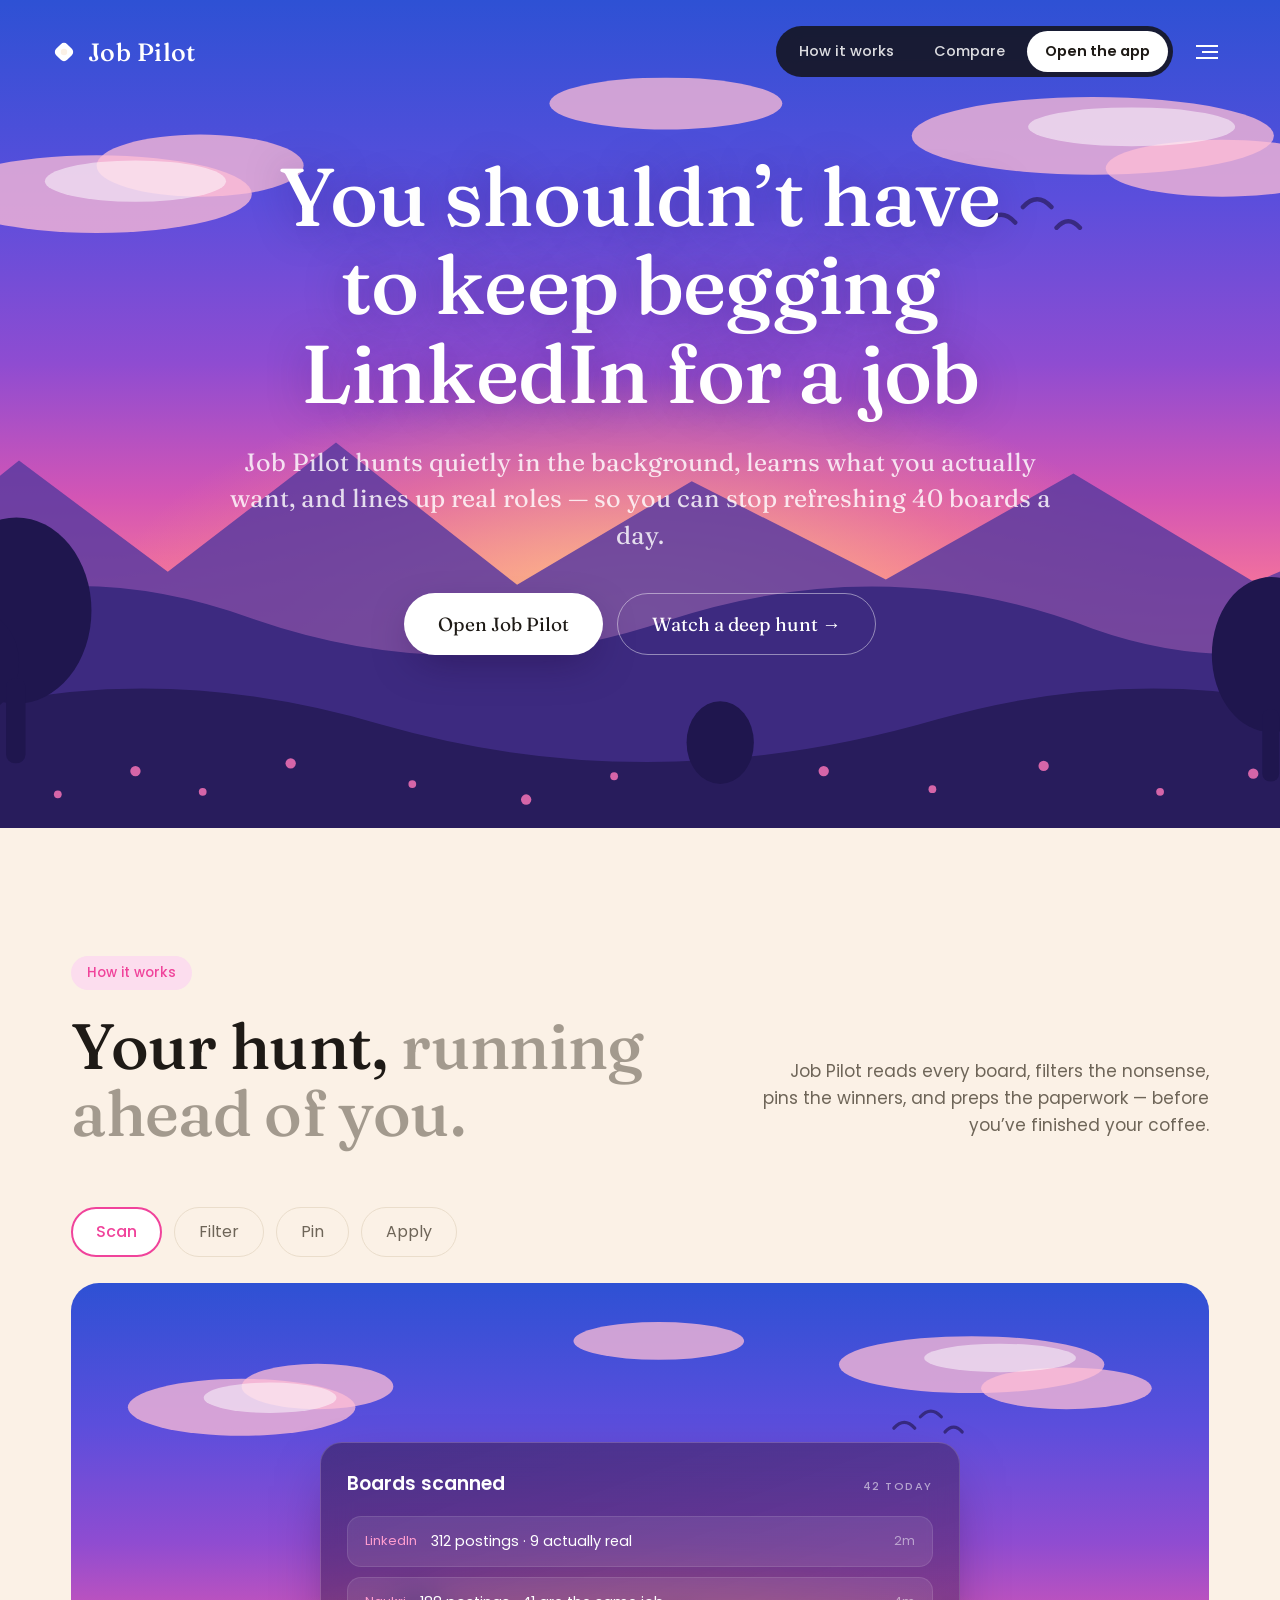
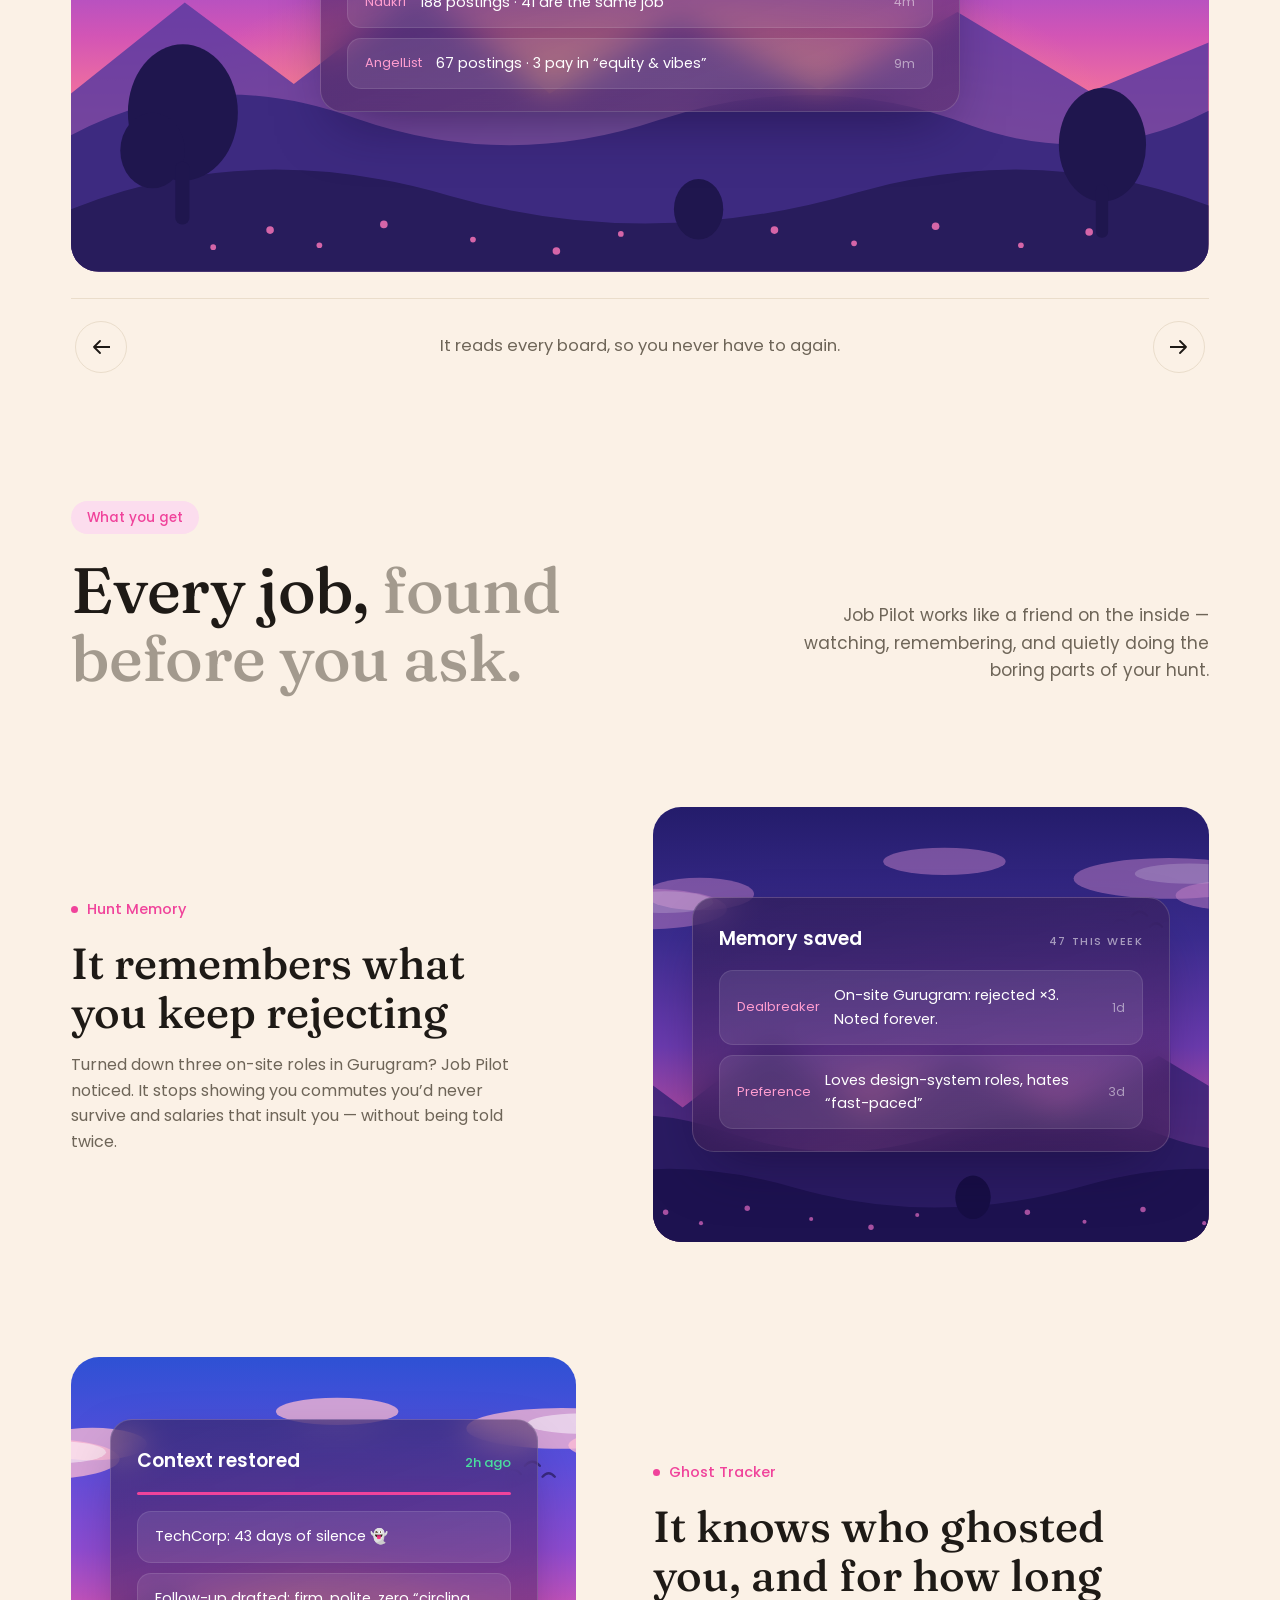
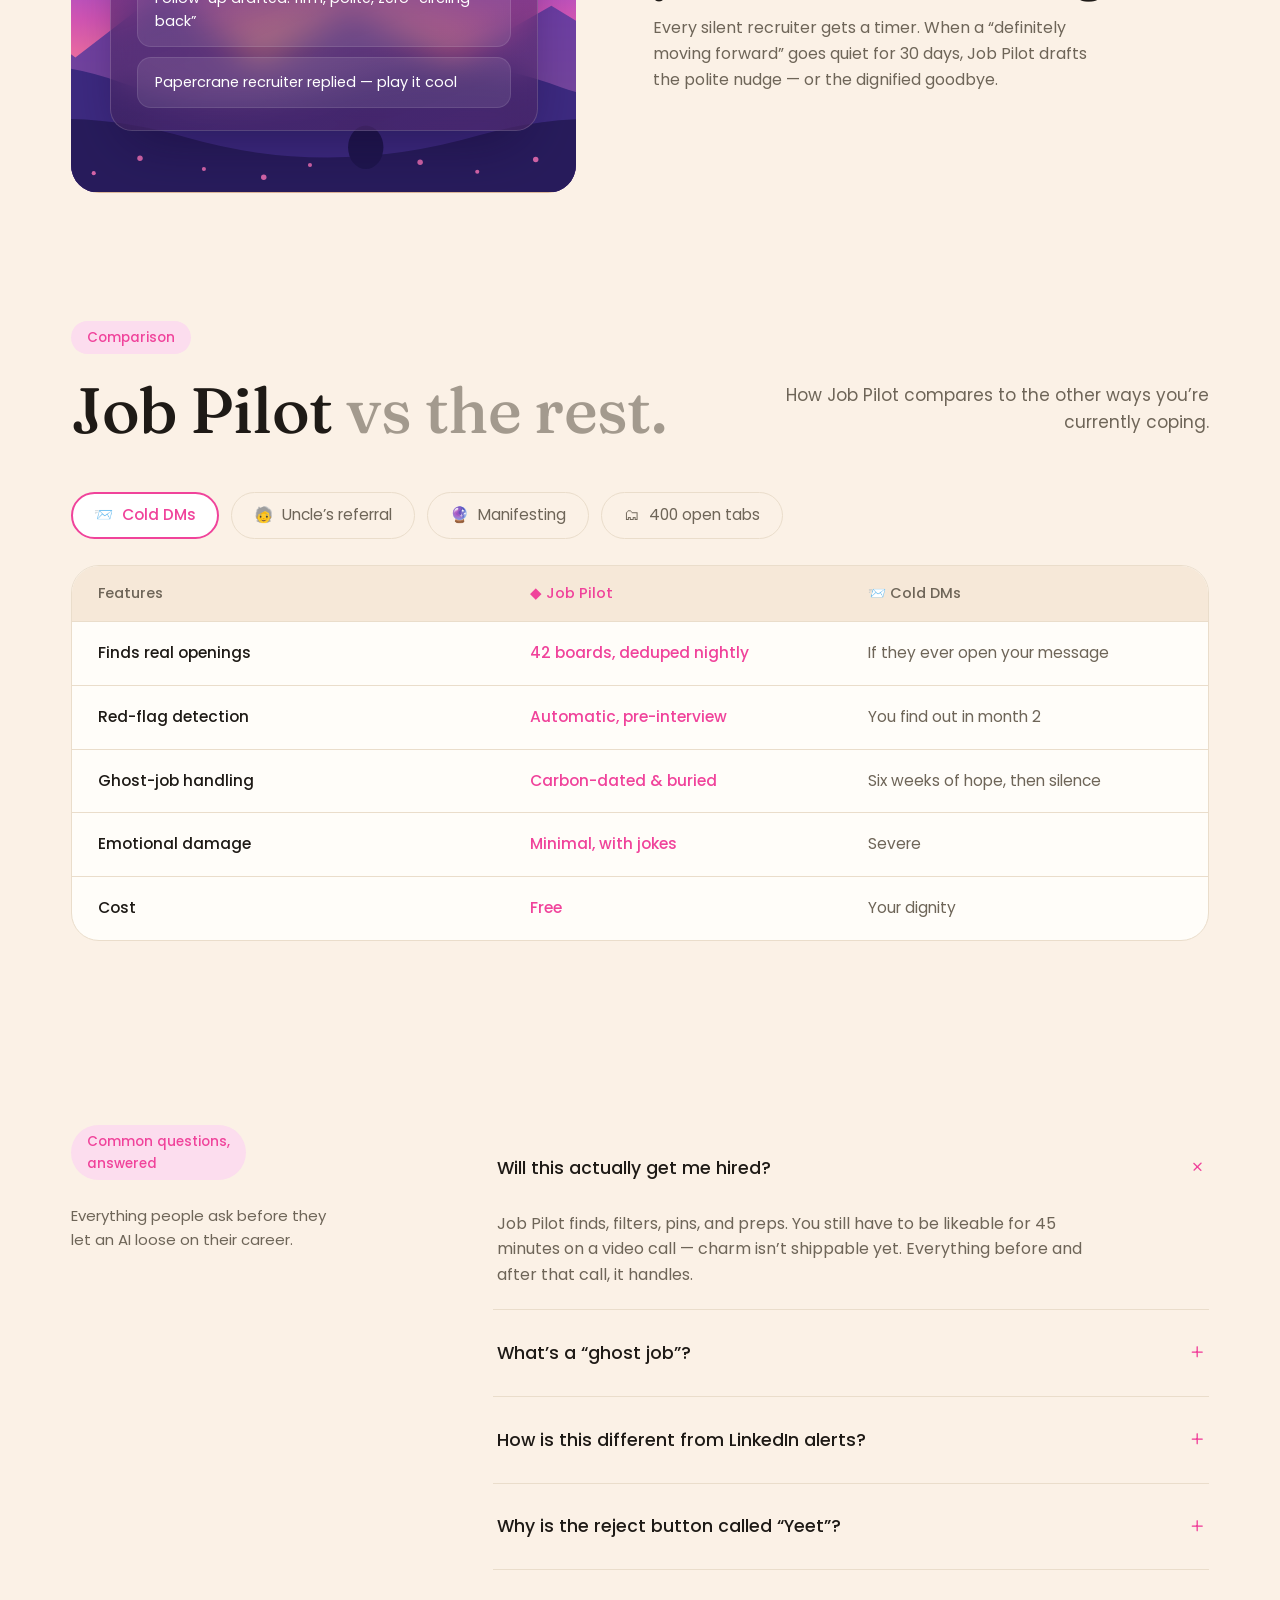
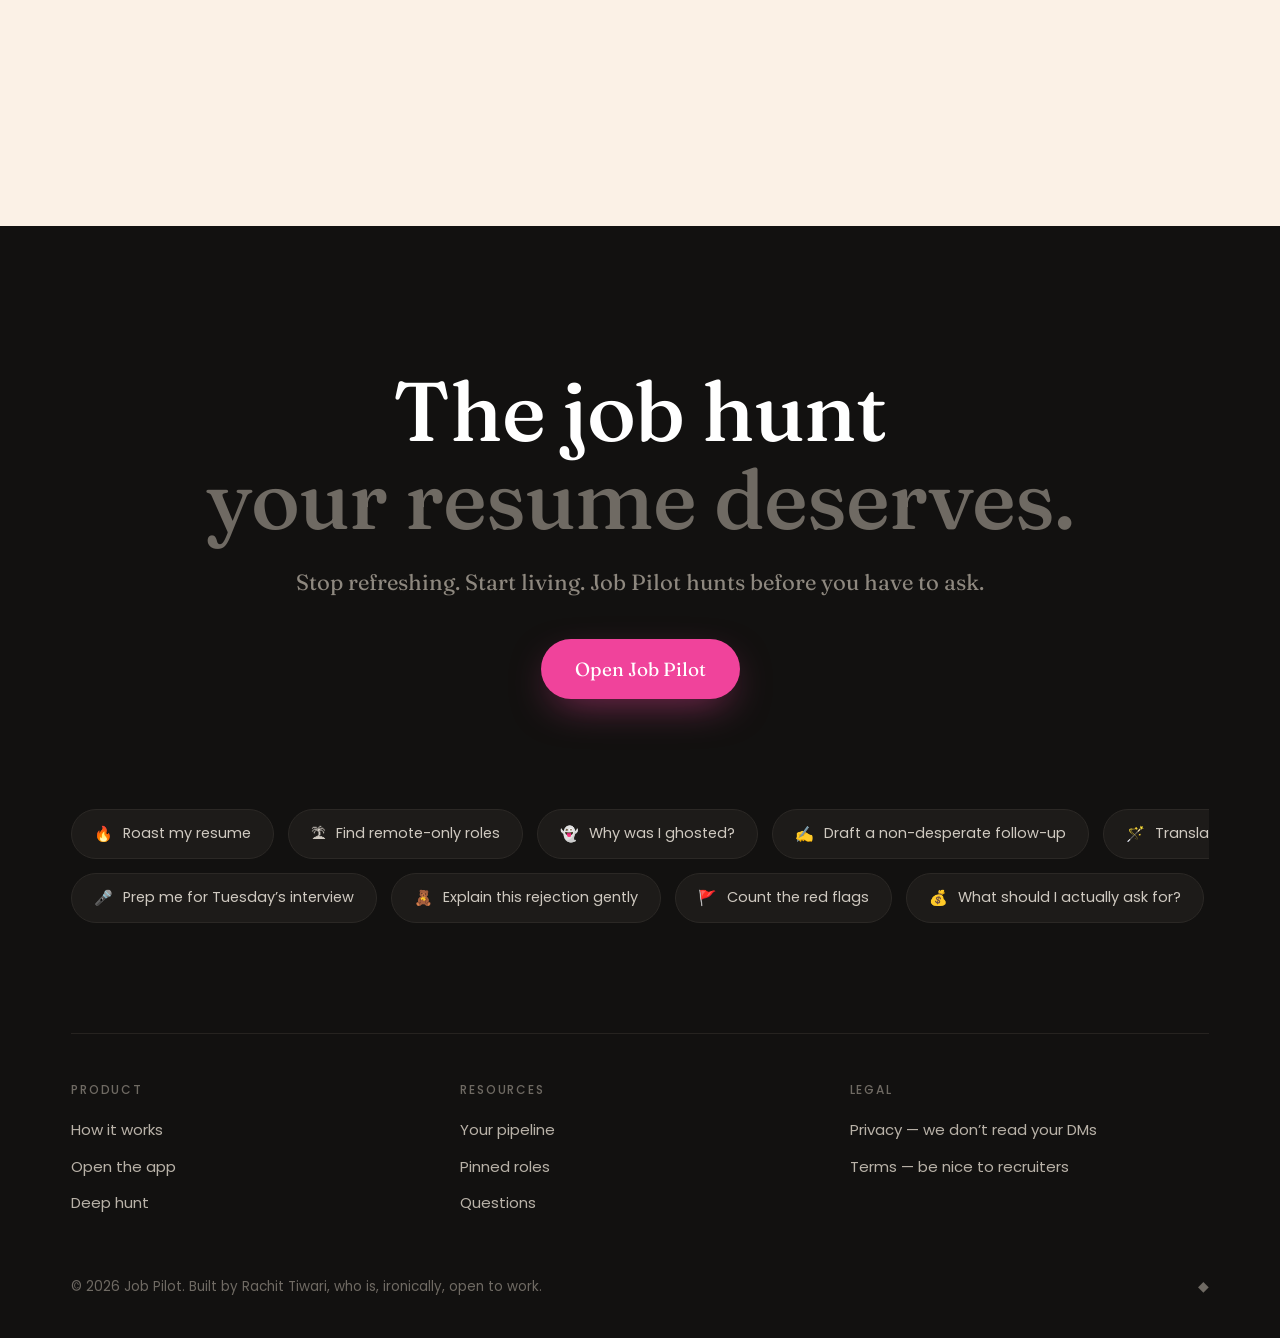
==== commit e95709f9: "Rebuild Job Pilot: Yoinky-style landing + ChatGPT-style app with canvas & deep hunt - index.html: la" ====
--- a/jobhunt/index.html
+++ b/jobhunt/index.html
@@ -3,1720 +3,918 @@
 <head>
   <meta charset="UTF-8">
   <meta name="viewport" content="width=device-width, initial-scale=1.0">
-  <title>Hired-ish — a job hunt that runs itself</title>
-  <meta name="description" content="The AI job hunt for people who are tired. It runs the hunt, flags the red flags, and yeets the rest.">
-  <link rel="icon" href="data:image/svg+xml,<svg xmlns='http://www.w3.org/2000/svg' viewBox='0 0 100 100'><text y='.9em' font-size='90'>📌</text></svg>">
-  <link rel="preload" href="fonts/instrument-serif-normal-400.woff2" as="font" type="font/woff2" crossorigin>
-  <link rel="preload" href="fonts/inter-normal-400-700.woff2" as="font" type="font/woff2" crossorigin>
+  <title>Job Pilot — the job hunt that runs itself</title>
+  <meta name="description" content="Job Pilot hunts in the background, filters the red flags, and lines up roles before you ask. Stop refreshing. Start living.">
+  <link rel="icon" href="data:image/svg+xml,<svg xmlns='http://www.w3.org/2000/svg' viewBox='0 0 100 100'><rect x='18' y='18' width='64' height='64' rx='18' transform='rotate(45 50 50)' fill='%23F0439B'/></svg>">
+  <link rel="stylesheet" href="fonts/fonts.css">
+  <link rel="stylesheet" href="vendor/lenis.css">
   <style>
-    @font-face {
-      font-family: 'Instrument Serif';
-      font-style: normal;
-      font-weight: 400;
-      font-display: swap;
-      src: url('fonts/instrument-serif-normal-400.woff2') format('woff2');
-    }
-    @font-face {
-      font-family: 'Instrument Serif';
-      font-style: italic;
-      font-weight: 400;
-      font-display: swap;
-      src: url('fonts/instrument-serif-italic-400.woff2') format('woff2');
-    }
-    @font-face {
-      font-family: 'Inter';
-      font-style: normal;
-      font-weight: 400 700;
-      font-display: swap;
-      src: url('fonts/inter-normal-400-700.woff2') format('woff2');
-    }
-    @font-face {
-      font-family: 'JetBrains Mono';
-      font-style: normal;
-      font-weight: 400 600;
-      font-display: swap;
-      src: url('fonts/jetbrains-mono-normal-400-600.woff2') format('woff2');
-    }
-
-    /* ============================================================
-       HIRED-ISH · design tokens
-       Visual language: cream canvas, ink text, one pink accent,
-       sunset-gradient feature panels, near-black side rail.
-       ============================================================ */
     :root {
-      --bg: #FAF3EA;
-      --surface: #FFFDF8;
-      --surface-2: #F4EBDE;
-      --ink: #221C14;
-      --ink-soft: #5A5248;
-      --muted: #75695A;
-      --hairline: #E8DECD;
-      --hairline-strong: #D9CDB8;
-
-      --pink: #E13A8C;
-      --pink-deep: #C42875;
-      --pink-soft: #FBE4F0;
-      --pink-border: #F2BCD9;
-
-      --grape: #5B3AA6;
-      --dark: #171209;
-      --dark-2: #221B10;
-      --cream-on-dark: #F5EDDF;
-
-      --good: #2E7D4F;
-      --warn: #B4540A;
-
-      --sunset: linear-gradient(to bottom, #1D1342 0%, #35205F 24%, #5A2E86 42%, #8E3E9E 56%, #C5539B 68%, #E87A6F 80%, #F7A369 90%, #FFC97E 100%);
-
-      --font-ui: 'Inter', -apple-system, BlinkMacSystemFont, sans-serif;
-      --font-display: 'Instrument Serif', Georgia, serif;
-      --font-mono: 'JetBrains Mono', ui-monospace, monospace;
-
-      --r-sm: 8px;
-      --r-md: 14px;
-      --r-lg: 20px;
-      --r-pill: 999px;
-
-      --shadow-card: 0 1px 2px rgba(34, 28, 20, 0.05), 0 6px 18px -8px rgba(34, 28, 20, 0.12);
-      --shadow-float: 0 4px 10px rgba(23, 18, 9, 0.10), 0 18px 44px -14px rgba(23, 18, 9, 0.28);
-
-      --z-drawer: 40;
-      --z-scrim: 30;
-      --z-topbar: 20;
-      --z-composer: 10;
-      --z-toast: 50;
-    }
-
-    *, *::before, *::after { margin: 0; padding: 0; box-sizing: border-box; }
-
-    html { height: 100%; }
-
+      --cream: #FBF1E6;
+      --cream-2: #F6E8D8;
+      --ink: #1E1A16;
+      --gray: #A39A8E;
+      --gray-deep: #6E6558;
+      --pink: #F0439B;
+      --pink-deep: #D42E86;
+      --pink-soft: #FCDDEE;
+      --dark: #121110;
+      --dark-2: #1D1B19;
+      --hairline: #EADDCB;
+      --serif: 'Fraunces', Georgia, serif;
+      --sans: 'Poppins', -apple-system, sans-serif;
+      --pill: 999px;
+      --r-lg: 28px;
+      --r-md: 18px;
+      --z-nav: 20; --z-menu: 40;
+    }
+    * { margin: 0; padding: 0; box-sizing: border-box; }
+    html { scroll-behavior: smooth; }
     body {
-      font-family: var(--font-ui);
-      background: var(--bg);
+      font-family: var(--sans);
+      background: var(--cream);
       color: var(--ink);
-      height: 100dvh;
+      font-size: 16px;
+      line-height: 1.6;
+      -webkit-font-smoothing: antialiased;
+      overflow-x: hidden;
+    }
+    button { font: inherit; cursor: pointer; background: none; border: none; color: inherit; }
+    a { color: inherit; text-decoration: none; }
+    button:focus-visible, a:focus-visible { outline: 2px solid var(--pink); outline-offset: 3px; border-radius: 6px; }
+    .wrap { max-width: 1240px; margin: 0 auto; padding: 0 clamp(20px, 4vw, 56px); }
+
+    /* ================= Sunset scene ================= */
+    .scene {
+      position: relative;
       overflow: hidden;
-      -webkit-font-smoothing: antialiased;
-      font-size: 15px;
-      line-height: 1.5;
-    }
-
-    button { font: inherit; color: inherit; background: none; border: none; cursor: pointer; }
-    button:focus-visible, a:focus-visible, select:focus-visible, input:focus-visible {
-      outline: 2px solid var(--pink);
-      outline-offset: 2px;
-      border-radius: 4px;
-    }
-
-    /* ============ App shell ============ */
-    .app { display: flex; height: 100dvh; }
-
-    /* ============ Sidebar ============ */
-    .sidebar {
-      width: 292px;
+      background:
+        radial-gradient(58% 40% at 50% 74%, rgba(255, 208, 130, 0.85) 0%, rgba(255, 150, 125, 0.35) 48%, transparent 72%),
+        linear-gradient(to bottom, #2E51D4 0%, #5B4EDC 24%, #8F4CD1 44%, #D355B5 60%, #FF7D93 75%, #FFAF6E 88%, #FFD9A2 100%);
+      --cloud: rgba(255, 190, 214, 0.75);
+      --cloud2: rgba(255, 255, 255, 0.5);
+      --far: #5C3BA0;
+      --mid: #3D2A80;
+      --near: #281C5C;
+      --tree: #1F164E;
+      --flower: #F472B6;
+    }
+    .scene > svg { position: absolute; inset: 0; width: 100%; height: 100%; }
+    .scene--night {
+      background:
+        radial-gradient(50% 36% at 50% 80%, rgba(255, 160, 90, 0.5) 0%, transparent 65%),
+        linear-gradient(to bottom, #241C6B 0%, #3B2C8F 30%, #6B3BAE 55%, #B44B9E 74%, #E86E77 90%, #FF9E6B 100%);
+      --cloud: rgba(196, 130, 200, 0.5); --cloud2: rgba(255, 255, 255, 0.18);
+      --far: #3A2478; --mid: #2A1B62; --near: #1D1250; --tree: #170E45; --flower: #C05CB0;
+    }
+
+    /* ================= Glass card ================= */
+    .glass {
+      background: linear-gradient(160deg, rgba(46, 26, 74, 0.55), rgba(84, 38, 92, 0.45));
+      backdrop-filter: blur(16px);
+      -webkit-backdrop-filter: blur(16px);
+      border: 1px solid rgba(255, 255, 255, 0.16);
+      border-radius: 22px;
+      padding: 26px 26px 22px;
+      color: #fff;
+      box-shadow: 0 24px 60px -20px rgba(20, 8, 50, 0.55);
+    }
+    .glass-head { display: flex; align-items: baseline; justify-content: space-between; gap: 14px; margin-bottom: 16px; }
+    .glass-title { font-size: 19px; font-weight: 600; }
+    .glass-meta { font-size: 11px; font-weight: 500; letter-spacing: 0.14em; text-transform: uppercase; color: rgba(255, 255, 255, 0.55); }
+    .glass-meta.green { color: #4ADE9E; text-transform: none; letter-spacing: 0; font-size: 13px; }
+    .glass-row {
+      display: flex; align-items: center; gap: 14px;
+      background: rgba(255, 255, 255, 0.09);
+      border: 1px solid rgba(255, 255, 255, 0.1);
+      border-radius: 14px;
+      padding: 13px 17px;
+      font-size: 14.5px;
+    }
+    .glass-row + .glass-row { margin-top: 10px; }
+    .glass-row .k { color: #FF9DCF; font-size: 13px; flex-shrink: 0; }
+    .glass-row .t { flex: 1; min-width: 0; }
+    .glass-row .when { font-size: 12.5px; color: rgba(255, 255, 255, 0.5); flex-shrink: 0; }
+    .glass-bar { height: 3px; border-radius: 2px; background: var(--pink); margin: 0 0 16px; }
+    .check {
+      width: 22px; height: 22px; border-radius: 50%;
+      background: #23C08B; color: #fff;
+      display: inline-grid; place-items: center;
+      font-size: 12px; flex-shrink: 0;
+    }
+    .check.active { background: transparent; border: 2px solid var(--pink); position: relative; }
+    .check.active::after { content: ""; width: 8px; height: 8px; border-radius: 50%; background: var(--pink); }
+
+    /* ================= Nav ================= */
+    .nav {
+      position: absolute; top: 0; left: 0; right: 0;
+      z-index: var(--z-nav);
+      display: flex; align-items: center; justify-content: space-between;
+      padding: 26px clamp(20px, 4vw, 56px);
+    }
+    .logo { display: flex; align-items: center; gap: 11px; color: #fff; }
+    .logo-mark { width: 26px; height: 26px; flex-shrink: 0; }
+    .logo-name { font-family: var(--serif); font-size: 25px; font-weight: 500; letter-spacing: 0.01em; }
+    .nav-pill {
+      display: flex; align-items: center; gap: 4px;
+      background: rgba(18, 17, 16, 0.82);
+      backdrop-filter: blur(10px);
+      border-radius: var(--pill);
+      padding: 5px;
+    }
+    .nav-pill a {
+      color: rgba(255, 255, 255, 0.85);
+      font-size: 14.5px; font-weight: 500;
+      padding: 9px 18px;
+      border-radius: var(--pill);
+      transition: color 0.15s;
+    }
+    .nav-pill a:hover { color: #fff; }
+    .nav-pill a.cta { background: #fff; color: var(--ink); font-weight: 600; }
+    .nav-pill a.cta:hover { color: var(--ink); transform: none; }
+    .burger {
+      margin-left: 12px;
+      width: 44px; height: 44px;
+      display: grid; place-items: center;
+      color: #fff;
+    }
+
+    /* ================= Menu overlay ================= */
+    .menu {
+      position: fixed; inset: 0;
+      background: var(--cream);
+      z-index: var(--z-menu);
+      display: flex; flex-direction: column;
+      padding: 26px clamp(20px, 4vw, 56px) 40px;
+      opacity: 0; pointer-events: none;
+      transition: opacity 0.3s ease;
+    }
+    .menu.open { opacity: 1; pointer-events: auto; }
+    .menu-top { display: flex; align-items: center; justify-content: space-between; }
+    .menu .logo { color: var(--pink); }
+    .menu-close { color: var(--pink); width: 44px; height: 44px; display: grid; place-items: center; }
+    .menu-links { list-style: none; margin-top: 8vh; display: flex; flex-direction: column; gap: 1.2vh; }
+    .menu-links a {
+      font-family: var(--serif);
+      font-size: clamp(52px, 9vw, 96px);
+      font-weight: 500;
+      line-height: 1.06;
+      color: var(--pink);
+      display: inline-block;
+      transition: transform 0.25s cubic-bezier(0.22, 1, 0.36, 1), color 0.2s;
+    }
+    .menu-links a:hover { transform: translateX(14px); color: var(--pink-deep); }
+    .menu-foot { margin-top: auto; display: flex; gap: 26px; color: var(--pink); font-size: 22px; }
+
+    /* ================= Hero ================= */
+    .hero {
+      min-height: 92svh;
+      display: flex; align-items: center; justify-content: center;
+      text-align: center;
+      padding: 120px clamp(20px, 4vw, 56px) 140px;
+      border-radius: 0;
+    }
+    .hero-inner { position: relative; max-width: 900px; }
+    .hero h1 {
+      font-family: var(--serif);
+      font-weight: 500;
+      font-size: clamp(42px, 6.4vw, 84px);
+      line-height: 1.08;
+      letter-spacing: -0.01em;
+      color: #fff;
+      text-wrap: balance;
+      text-shadow: 0 2px 40px rgba(40, 10, 80, 0.35);
+    }
+    .hero p {
+      font-family: var(--serif);
+      font-size: clamp(19px, 2vw, 25px);
+      line-height: 1.45;
+      color: rgba(255, 255, 255, 0.82);
+      max-width: 34em;
+      margin: 26px auto 0;
+    }
+    .btn {
+      display: inline-flex; align-items: center; gap: 9px;
+      border-radius: var(--pill);
+      font-family: var(--serif);
+      font-size: 19px;
+      padding: 15px 34px;
+      transition: transform 0.18s cubic-bezier(0.22, 1, 0.36, 1), box-shadow 0.18s;
+    }
+    .btn:hover { transform: translateY(-2px); }
+    .btn:active { transform: translateY(1px); }
+    .btn-white { background: #fff; color: var(--ink); box-shadow: 0 14px 40px -12px rgba(30, 10, 60, 0.5); }
+    .btn-pink { background: var(--pink); color: #fff; box-shadow: 0 14px 40px -12px rgba(240, 67, 155, 0.55); }
+    .btn-ghost-light { border: 1px solid rgba(255, 255, 255, 0.45); color: #fff; }
+    .hero-ctas { margin-top: 40px; display: flex; gap: 14px; justify-content: center; flex-wrap: wrap; }
+
+    /* ================= Section scaffolding ================= */
+    section.block { padding: clamp(72px, 10vw, 130px) 0; }
+    .label-chip {
+      display: inline-block;
+      background: var(--pink-soft);
+      color: var(--pink);
+      font-size: 13.5px; font-weight: 500;
+      border-radius: var(--pill);
+      padding: 6px 16px;
+    }
+    .label-dot { display: inline-flex; align-items: center; gap: 9px; color: var(--pink); font-size: 14.5px; font-weight: 500; }
+    .label-dot::before { content: ""; width: 7px; height: 7px; border-radius: 50%; background: var(--pink); }
+    .split { display: grid; grid-template-columns: minmax(0, 7fr) minmax(0, 5fr); gap: clamp(28px, 5vw, 90px); align-items: end; }
+    h2.display {
+      font-family: var(--serif);
+      font-weight: 500;
+      font-size: clamp(38px, 5vw, 64px);
+      line-height: 1.06;
+      letter-spacing: -0.01em;
+      margin-top: 22px;
+      text-wrap: balance;
+    }
+    h2.display .dim { color: var(--gray); }
+    .split > p { color: var(--gray-deep); font-size: 17px; text-align: right; padding-bottom: 8px; }
+    @media (max-width: 800px) {
+      .split { grid-template-columns: 1fr; align-items: start; }
+      .split > p { text-align: left; }
+    }
+
+    /* ================= Carousel ================= */
+    .steps { margin-top: clamp(36px, 5vw, 60px); }
+    .step-chips { display: flex; gap: 12px; flex-wrap: wrap; }
+    .step-chip {
+      border: 1px solid var(--hairline);
+      background: transparent;
+      color: var(--gray-deep);
+      border-radius: var(--pill);
+      padding: 11px 24px;
+      font-size: 16px;
+      transition: border-color 0.2s, color 0.2s, background 0.2s;
+    }
+    .step-chip:hover { border-color: var(--pink); color: var(--pink); }
+    .step-chip[aria-selected="true"] {
+      border: 2px solid var(--pink);
+      color: var(--pink);
+      background: #fff;
+      font-weight: 500;
+      padding: 10px 23px;
+    }
+    .step-stage {
+      margin-top: 26px;
+      border-radius: var(--r-lg);
+      min-height: clamp(380px, 46vw, 620px);
+      display: grid; place-items: center;
+      padding: clamp(20px, 4vw, 60px);
+    }
+    .step-card { width: min(640px, 100%); }
+    .step-card .glass-row { animation: rise 0.5s cubic-bezier(0.22, 1, 0.36, 1) both; }
+    .step-card .glass-row:nth-child(2) { animation-delay: 0.07s; }
+    .step-card .glass-row:nth-child(3) { animation-delay: 0.14s; }
+    .step-card .glass-row:nth-child(4) { animation-delay: 0.21s; }
+    @keyframes rise { from { opacity: 0; transform: translateY(14px); } to { opacity: 1; transform: none; } }
+    .step-foot {
+      display: flex; align-items: center; justify-content: space-between; gap: 18px;
+      padding: 22px 4px 0;
+      border-top: 1px solid var(--hairline);
+      margin-top: 26px;
+    }
+    .step-caption { text-align: center; color: var(--gray-deep); font-size: 16.5px; flex: 1; }
+    .step-arrow {
+      width: 52px; height: 52px;
+      border: 1px solid var(--hairline);
+      border-radius: 50%;
+      display: grid; place-items: center;
+      color: var(--ink);
+      background: transparent;
+      transition: border-color 0.2s, background 0.2s;
       flex-shrink: 0;
+    }
+    .step-arrow:hover { border-color: var(--pink); color: var(--pink); }
+
+    /* ================= Feature rows ================= */
+    .feature {
+      display: grid;
+      grid-template-columns: minmax(0, 1fr) minmax(0, 1.1fr);
+      gap: clamp(30px, 6vw, 110px);
+      align-items: center;
+      margin-top: clamp(70px, 9vw, 120px);
+    }
+    .feature.flip .f-copy { order: 2; }
+    .feature.flip .f-art { order: 1; }
+    .feature h3 {
+      font-family: var(--serif);
+      font-weight: 500;
+      font-size: clamp(30px, 3.4vw, 46px);
+      line-height: 1.12;
+      margin: 18px 0 16px;
+      text-wrap: balance;
+    }
+    .feature p { color: var(--gray-deep); max-width: 46ch; }
+    .f-art {
+      border-radius: var(--r-lg);
+      min-height: clamp(320px, 34vw, 460px);
+      display: grid; place-items: center;
+      padding: clamp(18px, 3vw, 44px);
+    }
+    .f-art .glass { width: min(520px, 100%); }
+    @media (max-width: 800px) {
+      .feature { grid-template-columns: 1fr; }
+      .feature.flip .f-copy { order: 1; }
+      .feature.flip .f-art { order: 2; }
+    }
+
+    /* ================= Comparison ================= */
+    .rivals { display: flex; gap: 12px; flex-wrap: wrap; margin: clamp(30px, 4vw, 48px) 0 26px; }
+    .rival-chip {
+      display: inline-flex; align-items: center; gap: 9px;
+      border: 1px solid var(--hairline);
+      border-radius: var(--pill);
+      padding: 10px 22px;
+      font-size: 15.5px;
+      color: var(--gray-deep);
+      background: transparent;
+      transition: border-color 0.2s, color 0.2s, background 0.2s;
+    }
+    .rival-chip:hover { border-color: var(--pink); color: var(--pink); }
+    .rival-chip[aria-selected="true"] { border: 2px solid var(--pink); color: var(--pink); background: #fff; font-weight: 500; padding: 9px 21px; }
+    .vs-wrap {
+      border: 1px solid var(--hairline);
+      border-radius: var(--r-lg);
+      background: #FFFDF9;
+      overflow: hidden;
+    }
+    .vs { width: 100%; border-collapse: collapse; font-size: 15.5px; }
+    .vs thead th {
+      background: var(--cream-2);
+      text-align: left;
+      font-weight: 500;
+      color: var(--gray-deep);
+      padding: 16px 26px;
+      font-size: 14.5px;
+    }
+    .vs td, .vs th[scope="row"] { padding: 19px 26px; border-top: 1px solid var(--hairline); text-align: left; vertical-align: top; }
+    .vs th[scope="row"] { font-weight: 500; color: var(--ink); width: 38%; }
+    .vs td.us { color: var(--pink); font-weight: 500; }
+    .vs td.them { color: var(--gray-deep); }
+    @media (max-width: 640px) {
+      .vs thead th, .vs td, .vs th[scope="row"] { padding: 14px 16px; font-size: 14px; }
+    }
+
+    /* ================= FAQ ================= */
+    .faq-grid { display: grid; grid-template-columns: minmax(0, 4fr) minmax(0, 8fr); gap: clamp(28px, 5vw, 80px); margin-top: clamp(32px, 5vw, 56px); }
+    @media (max-width: 800px) { .faq-grid { grid-template-columns: 1fr; } }
+    .faq-side { display: flex; flex-direction: column; gap: 10px; align-items: flex-start; }
+    .faq-side .side-note { color: var(--gray-deep); font-size: 15px; margin-top: 14px; max-width: 30ch; }
+    .faq-list details { border-bottom: 1px solid var(--hairline); }
+    .faq-list summary {
+      list-style: none;
+      display: flex; justify-content: space-between; align-items: center; gap: 16px;
+      padding: 22px 4px;
+      font-size: 17.5px; font-weight: 500;
+      cursor: pointer;
+    }
+    .faq-list summary::-webkit-details-marker { display: none; }
+    .faq-list summary::after { content: "+"; font-family: var(--serif); font-size: 26px; color: var(--pink); transition: transform 0.2s; }
+    .faq-list details[open] summary::after { transform: rotate(45deg); }
+    .faq-list .a { padding: 0 4px 22px; color: var(--gray-deep); max-width: 62ch; }
+
+    /* ================= Footer ================= */
+    footer {
       background: var(--dark);
-      color: var(--cream-on-dark);
-      display: flex;
-      flex-direction: column;
-      padding: 20px 14px 14px;
-      gap: 4px;
-    }
-
-    .brand {
-      display: flex; align-items: baseline; gap: 8px;
-      padding: 2px 10px 14px;
-    }
-    .brand-name {
-      font-family: var(--font-display);
-      font-size: 27px;
-      letter-spacing: -0.01em;
-      color: #FFF9EF;
-    }
-    .brand-name em { color: #F2A9CF; }
-    .brand-tag {
-      font-size: 11px;
-      color: rgba(245, 237, 223, 0.45);
-    }
-
-    .new-hunt {
-      display: flex; align-items: center; justify-content: center; gap: 8px;
-      background: var(--pink);
       color: #fff;
-      font-weight: 600;
-      font-size: 14px;
-      border-radius: var(--r-pill);
-      padding: 11px 16px;
-      margin: 0 2px 12px;
-      transition: transform 0.15s cubic-bezier(0.25, 1, 0.5, 1), background 0.15s;
-    }
-    .new-hunt:hover { background: var(--pink-deep); transform: translateY(-1px); }
-    .new-hunt:active { transform: translateY(1px); }
-
-    .side-label {
-      font-size: 11px;
-      font-weight: 600;
-      color: rgba(245, 237, 223, 0.55);
-      padding: 12px 10px 6px;
-    }
-
-    .hunt-list, .pin-list { list-style: none; display: flex; flex-direction: column; gap: 2px; }
-
-    .hunt-item {
-      width: 100%;
-      text-align: left;
-      display: flex; flex-direction: column; gap: 1px;
-      padding: 8px 10px;
-      border-radius: 10px;
-      color: rgba(245, 237, 223, 0.85);
-      transition: background 0.15s;
-    }
-    .hunt-item:hover { background: rgba(255, 249, 239, 0.07); }
-    .hunt-item[aria-current="true"] { background: rgba(255, 249, 239, 0.12); color: #FFF9EF; }
-    .hunt-item .hunt-name { font-size: 13.5px; font-weight: 500; white-space: nowrap; overflow: hidden; text-overflow: ellipsis; }
-    .hunt-item .hunt-meta { font-size: 11.5px; color: rgba(245, 237, 223, 0.55); }
-
-    .pin-list { min-height: 24px; }
-    .pin-item {
-      display: flex; align-items: center; gap: 9px;
-      padding: 7px 10px;
-      border-radius: 10px;
-      font-size: 13px;
-      color: rgba(245, 237, 223, 0.85);
-      animation: pin-in 0.3s cubic-bezier(0.22, 1, 0.36, 1);
-    }
-    .pin-item:hover { background: rgba(255, 249, 239, 0.07); }
-    .pin-dot {
-      width: 22px; height: 22px; border-radius: 6px;
-      display: grid; place-items: center;
-      font-size: 10px; font-weight: 700;
-      flex-shrink: 0;
-      color: #fff;
-    }
-    .pin-empty {
-      font-size: 12px;
-      color: rgba(245, 237, 223, 0.38);
-      padding: 4px 10px 6px;
-      line-height: 1.45;
-    }
-    @keyframes pin-in {
-      from { opacity: 0; transform: translateX(-8px); }
-      to   { opacity: 1; transform: none; }
-    }
-
-    .side-spacer { flex: 1; }
-
-    .me-card {
-      display: flex; align-items: center; gap: 10px;
-      padding: 10px;
-      border-top: 1px solid rgba(245, 237, 223, 0.1);
-      margin-top: 10px;
-    }
-    .me-avatar {
-      width: 34px; height: 34px; border-radius: 50%;
-      background: var(--sunset);
-      display: grid; place-items: center;
-      font-weight: 700; font-size: 13px; color: #fff;
-      flex-shrink: 0;
-    }
-    .me-name { font-size: 13.5px; font-weight: 600; color: #FFF9EF; }
-    .me-status { font-size: 11.5px; color: rgba(245, 237, 223, 0.45); }
-
-    /* ============ Main column ============ */
-    .main {
-      flex: 1;
-      min-width: 0;
-      display: flex;
-      flex-direction: column;
-      position: relative;
-    }
-
-    .topbar {
-      display: flex; align-items: center; gap: 12px;
-      padding: 12px 20px;
-      border-bottom: 1px solid var(--hairline);
-      background: color-mix(in srgb, var(--bg) 88%, white);
-      position: relative;
-      z-index: var(--z-topbar);
-    }
-
-    .menu-btn {
-      display: none;
-      width: 36px; height: 36px;
-      border-radius: 10px;
-      place-items: center;
-      border: 1px solid var(--hairline-strong);
-      background: var(--surface);
-      flex-shrink: 0;
-    }
-
-    .hunt-title-wrap { min-width: 0; }
-    .hunt-title { font-size: 15px; font-weight: 600; white-space: nowrap; overflow: hidden; text-overflow: ellipsis; }
-    .hunt-status { display: flex; align-items: center; gap: 6px; font-size: 12px; color: var(--muted); }
-    .live-dot {
-      width: 7px; height: 7px; border-radius: 50%;
-      background: var(--good);
-      animation: live-pulse 2.4s ease-in-out infinite;
-    }
-    @keyframes live-pulse { 0%, 100% { opacity: 1; } 50% { opacity: 0.35; } }
-
-    .topbar-right { margin-left: auto; display: flex; align-items: center; gap: 8px; }
-
-    .view-tabs {
-      display: flex;
-      background: var(--surface-2);
-      border-radius: var(--r-pill);
-      padding: 3px;
-    }
-    .view-tab {
-      padding: 6px 14px;
-      border-radius: var(--r-pill);
-      font-size: 13px;
+      margin-top: clamp(80px, 10vw, 140px);
+      padding: clamp(90px, 11vw, 150px) 0 40px;
+    }
+    .foot-hero { text-align: center; }
+    .foot-hero h2 {
+      font-family: var(--serif);
       font-weight: 500;
-      color: var(--ink-soft);
-      transition: background 0.15s, color 0.15s;
-    }
-    .view-tab[aria-selected="true"] { background: var(--ink); color: var(--bg); }
-    .view-tab .tab-badge {
-      font-family: var(--font-mono);
-      font-size: 10.5px;
-      margin-left: 4px;
-      opacity: 0.7;
-    }
-
-    .desperation {
-      appearance: none;
-      -webkit-appearance: none;
-      border: 1px solid var(--hairline-strong);
-      background: var(--surface) url("data:image/svg+xml,%3Csvg xmlns='http://www.w3.org/2000/svg' width='10' height='6' viewBox='0 0 10 6'%3E%3Cpath d='M1 1l4 4 4-4' stroke='%238A8072' stroke-width='1.5' fill='none' stroke-linecap='round'/%3E%3C/svg%3E") no-repeat right 12px center;
-      border-radius: var(--r-pill);
-      padding: 7px 30px 7px 14px;
-      font-size: 13px;
-      font-weight: 500;
-      color: var(--ink);
-      cursor: pointer;
-    }
-
-    /* ============ Filter bar ============ */
-    .filterbar {
-      display: flex; align-items: center; gap: 8px;
-      padding: 10px 20px;
-      border-bottom: 1px solid var(--hairline);
-      overflow-x: auto;
-      scrollbar-width: none;
-      flex-shrink: 0;
-    }
-    .filterbar::-webkit-scrollbar { display: none; }
-    .filterbar-label {
-      font-size: 12px; font-weight: 600; color: var(--muted);
-      flex-shrink: 0;
-    }
-    .f-chip {
-      display: inline-flex; align-items: center; gap: 6px;
-      border: 1px solid var(--hairline-strong);
-      background: var(--surface);
-      color: var(--ink-soft);
-      border-radius: var(--r-pill);
-      padding: 6px 13px;
-      font-size: 12.5px;
-      font-weight: 500;
-      white-space: nowrap;
-      transition: border-color 0.15s, background 0.15s, color 0.15s, transform 0.1s;
-    }
-    .f-chip:hover { border-color: var(--pink-border); }
-    .f-chip:active { transform: scale(0.97); }
-    .f-chip[aria-pressed="true"] {
-      background: var(--pink-soft);
-      border-color: var(--pink-border);
-      color: var(--pink-deep);
-    }
-    .f-count {
-      font-size: 12px; color: var(--muted);
-      margin-left: auto; flex-shrink: 0;
-      font-variant-numeric: tabular-nums;
-    }
-
-    /* ============ Views ============ */
-    .view { flex: 1; min-height: 0; display: flex; flex-direction: column; }
-    .view[hidden] { display: none; }
-
-    /* ============ Chat feed ============ */
-    .feed {
-      flex: 1;
-      overflow-y: auto;
-      padding: 28px 20px 24px;
-      scroll-behavior: smooth;
-    }
-    @media (prefers-reduced-motion: reduce) { .feed { scroll-behavior: auto; } }
-
-    .feed-inner {
-      max-width: 780px;
-      margin: 0 auto;
-      display: flex;
-      flex-direction: column;
-      gap: 26px;
-    }
-
-    .msg { display: flex; gap: 12px; }
-    .msg.entering { animation: msg-in 0.35s cubic-bezier(0.22, 1, 0.36, 1); }
-    @keyframes msg-in {
-      from { opacity: 0; transform: translateY(10px); }
-      to   { opacity: 1; transform: none; }
-    }
-
-    .msg-avatar {
-      width: 30px; height: 30px;
-      border-radius: 50%;
-      flex-shrink: 0;
-      margin-top: 2px;
-      display: grid; place-items: center;
-      font-size: 12px; font-weight: 700; color: #fff;
-    }
-    .msg-avatar.agent { background: var(--sunset); }
-    .msg-avatar.user { background: var(--ink); color: var(--bg); }
-
-    .msg-body { min-width: 0; flex: 1; display: flex; flex-direction: column; gap: 10px; }
-    .msg-author { font-size: 12.5px; font-weight: 600; color: var(--muted); }
-    .msg-author .you { color: var(--muted); font-weight: 500; }
-    .msg-text { max-width: 68ch; }
-    .msg-text p + p { margin-top: 8px; }
-
-    .msg.user-msg .msg-text {
-      background: var(--surface);
-      border: 1px solid var(--hairline);
-      border-radius: var(--r-md);
-      padding: 10px 14px;
-      width: fit-content;
-    }
-
-    /* ---- Hero message ---- */
-    .hero-label {
-      display: inline-flex; align-items: center; gap: 6px;
-      border: 1px solid var(--pink-border);
-      background: var(--pink-soft);
-      color: var(--pink-deep);
-      font-size: 11.5px; font-weight: 600;
-      border-radius: var(--r-pill);
-      padding: 3px 11px;
-      width: fit-content;
-    }
-    .hero-headline {
-      font-family: var(--font-display);
-      font-weight: 400;
-      font-size: clamp(28px, 4vw, 40px);
-      line-height: 1.12;
+      font-size: clamp(44px, 6.5vw, 88px);
+      line-height: 1.06;
       letter-spacing: -0.01em;
       text-wrap: balance;
-      max-width: 22ch;
-    }
-    .hero-headline em {
-      font-style: italic;
-      color: var(--grape);
-    }
-    .hero-sub { color: var(--ink-soft); max-width: 56ch; }
-
-    .hero-panel {
-      position: relative;
-      border-radius: var(--r-lg);
-      background: var(--sunset);
-      min-height: 250px;
-      overflow: hidden;
-      margin-top: 6px;
-      box-shadow: var(--shadow-card);
-    }
-    .hero-sun {
-      position: absolute;
-      left: 38%; bottom: 6%;
-      transform: translateX(-50%);
-      width: 300px; height: 300px;
-      border-radius: 50%;
-      background: radial-gradient(circle, rgba(255, 236, 180, 0.95) 0%, rgba(255, 200, 130, 0.55) 32%, rgba(248, 150, 110, 0.25) 55%, transparent 72%);
-    }
-    .hero-hills {
-      position: absolute; inset: auto 0 0 0; height: 34%;
-      background:
-        radial-gradient(90% 160% at 8% 118%, #241640 0%, #241640 52%, transparent 63%),
-        radial-gradient(95% 150% at 96% 122%, #2B1A4A 0%, #2B1A4A 50%, transparent 62%),
-        linear-gradient(to top, rgba(29, 17, 55, 0.95) 12%, transparent 60%);
-    }
-    .hero-toast {
-      position: absolute;
-      top: 26px; right: 26px;
-      width: min(300px, calc(100% - 52px));
-      background: rgba(23, 18, 9, 0.72);
-      backdrop-filter: blur(14px);
-      -webkit-backdrop-filter: blur(14px);
-      border: 1px solid rgba(255, 249, 239, 0.14);
-      border-radius: var(--r-md);
-      padding: 14px 16px;
-      color: var(--cream-on-dark);
-      box-shadow: var(--shadow-float);
-    }
-    .hero-toast-title {
-      display: flex; align-items: center; gap: 7px;
-      font-size: 12px; font-weight: 600;
-      color: rgba(245, 237, 223, 0.65);
-      margin-bottom: 6px;
-    }
-    .hero-toast-body { font-size: 13px; line-height: 1.45; }
-    .hero-toast-actions { display: flex; gap: 8px; margin-top: 11px; }
-    .hero-toast-actions .t-btn {
-      font-size: 12px; font-weight: 600;
-      border-radius: var(--r-pill);
-      padding: 5px 12px;
-      background: var(--cream-on-dark);
-      color: var(--dark);
-      transition: transform 0.12s;
-    }
-    .hero-toast-actions .t-btn.ghost {
-      background: transparent;
-      color: var(--cream-on-dark);
-      border: 1px solid rgba(245, 237, 223, 0.3);
-    }
-    .hero-toast-actions .t-btn:hover { transform: translateY(-1px); }
-    .hero-caption {
-      position: absolute; left: 22px; bottom: 16px;
-      font-size: 12px;
-      color: rgba(255, 249, 239, 0.75);
-    }
-
-    /* ---- Run log ---- */
-    .runlog {
-      border: 1px solid var(--hairline);
-      background: var(--surface);
-      border-radius: var(--r-md);
-      padding: 6px 0;
-      max-width: 620px;
-      box-shadow: var(--shadow-card);
-    }
-    .runlog-head {
-      display: flex; align-items: center; gap: 8px;
-      padding: 8px 16px 6px;
-      font-size: 12.5px; font-weight: 600;
-      color: var(--ink-soft);
-    }
-    .runlog-head .spinner {
-      width: 12px; height: 12px;
-      border: 2px solid var(--pink-border);
-      border-top-color: var(--pink);
-      border-radius: 50%;
-      animation: spin 0.8s linear infinite;
-    }
-    @keyframes spin { to { transform: rotate(360deg); } }
-    .runlog.done .spinner { display: none; }
-    .runlog ol { list-style: none; }
-    .runlog li {
-      display: flex; gap: 10px;
-      padding: 6px 16px;
-      font-size: 13.5px;
-      color: var(--ink-soft);
-      align-items: baseline;
-    }
-    .runlog li .tick {
-      font-family: var(--font-mono);
-      font-size: 12px;
-      color: var(--good);
-      flex-shrink: 0;
-      width: 14px;
-    }
-    .runlog li.pending { opacity: 0.45; }
-    .runlog li.step-in { animation: msg-in 0.3s cubic-bezier(0.22, 1, 0.36, 1); }
-    .runlog-foot {
-      padding: 8px 16px 6px;
-      border-top: 1px solid var(--hairline);
-      margin-top: 6px;
-      font-size: 12.5px;
-      color: var(--muted);
-      font-variant-numeric: tabular-nums;
-    }
-
-    /* ---- Job cards ---- */
-    .job-grid {
-      display: grid;
-      grid-template-columns: repeat(auto-fit, minmax(290px, 1fr));
-      gap: 14px;
-    }
-    .job-card {
-      border: 1px solid var(--hairline);
-      background: var(--surface);
-      border-radius: var(--r-lg);
-      padding: 18px;
-      display: flex;
-      flex-direction: column;
-      gap: 12px;
-      box-shadow: var(--shadow-card);
-      transition: transform 0.18s cubic-bezier(0.25, 1, 0.5, 1), box-shadow 0.18s, opacity 0.3s;
-      position: relative;
-    }
-    .job-card:hover { transform: translateY(-2px); box-shadow: var(--shadow-float); }
-    .job-card.featured { grid-column: 1 / -1; }
-    .job-card.featured::before {
-      content: "";
-      position: absolute; inset: 0 0 auto 0;
-      height: 5px;
-      background: var(--sunset);
-      border-radius: var(--r-lg) var(--r-lg) 0 0;
-    }
-    .job-card.ghosted-listing {
-      border-style: dashed;
-      border-color: var(--hairline-strong);
-      background: color-mix(in srgb, var(--surface) 60%, var(--bg));
-    }
-    .job-card.ghosted-listing .job-role { color: var(--muted); }
-    .job-card.yeeting {
-      transform: translateX(60vw) rotate(18deg) !important;
-      opacity: 0;
-      transition: transform 0.5s cubic-bezier(0.5, 0, 0.75, 0), opacity 0.5s;
-    }
-    .job-card.filtered-out { display: none; }
-
-    .job-top { display: flex; align-items: flex-start; gap: 12px; }
-    .job-logo {
-      width: 42px; height: 42px;
-      border-radius: 12px;
-      display: grid; place-items: center;
-      font-weight: 700; font-size: 16px; color: #fff;
-      flex-shrink: 0;
-    }
-    .job-id { min-width: 0; flex: 1; }
-    .job-role { font-size: 16px; font-weight: 600; line-height: 1.3; }
-    .job-co { font-size: 13px; color: var(--muted); }
-
-    .match {
-      display: flex; flex-direction: column; align-items: center;
-      flex-shrink: 0; gap: 2px;
-    }
-    .match svg { width: 40px; height: 40px; transform: rotate(-90deg); }
-    .match .track { stroke: var(--surface-2); }
-    .match .bar { stroke-linecap: round; transition: stroke-dashoffset 0.8s cubic-bezier(0.22, 1, 0.36, 1); }
-    .match-num {
-      font-family: var(--font-mono);
-      font-size: 10.5px; font-weight: 600;
-      color: var(--ink-soft);
-      margin-top: -31px;
-      pointer-events: none;
-    }
-    .match-label { font-size: 9.5px; color: var(--muted); margin-top: 17px; }
-
-    .job-facts {
-      display: flex; flex-wrap: wrap; gap: 6px 14px;
-      font-size: 13px; color: var(--ink-soft);
-    }
-    .job-facts .salary { font-family: var(--font-mono); font-size: 12.5px; font-weight: 600; color: var(--ink); }
-
-    .job-tags { display: flex; flex-wrap: wrap; gap: 6px; }
-    .job-tag {
-      font-size: 11.5px; font-weight: 500;
-      border: 1px solid var(--hairline);
-      background: var(--bg);
-      color: var(--ink-soft);
-      border-radius: var(--r-pill);
-      padding: 3px 10px;
-    }
-
-    .job-note {
-      font-size: 13px;
-      line-height: 1.45;
-      color: var(--ink-soft);
-      background: var(--surface-2);
-      border-radius: 10px;
-      padding: 9px 12px;
-    }
-    .job-note.flag { background: #FBEBE4; color: #8C4A18; }
-    .job-note.ghost-note { background: #EFEAF6; color: #574682; }
-
-    .job-actions { display: flex; gap: 8px; margin-top: auto; }
-    .j-btn {
-      display: inline-flex; align-items: center; gap: 6px;
-      font-size: 13px; font-weight: 600;
-      border-radius: var(--r-pill);
-      padding: 8px 15px;
-      transition: transform 0.12s, background 0.15s, color 0.15s, border-color 0.15s;
-    }
-    .j-btn:active { transform: translateY(1px); }
-    .j-btn.apply { background: var(--ink); color: var(--bg); }
-    .j-btn.apply:hover { background: #000; }
-    .j-btn.apply.applied { background: var(--good); color: #fff; }
-    .j-btn.pin { border: 1px solid var(--hairline-strong); background: var(--surface); color: var(--ink-soft); }
-    .j-btn.pin:hover { border-color: var(--pink-border); color: var(--pink-deep); }
-    .j-btn.pin.pinned { background: var(--pink-soft); border-color: var(--pink-border); color: var(--pink-deep); }
-    .j-btn.yeet { color: var(--muted); margin-left: auto; padding: 8px 10px; }
-    .j-btn.yeet:hover { color: var(--warn); }
-
-    /* ---- Comparison table ---- */
-    .compare-wrap {
-      border: 1px solid var(--hairline);
-      border-radius: var(--r-lg);
-      background: var(--surface);
-      overflow-x: auto;
-      box-shadow: var(--shadow-card);
-    }
-    .compare {
-      width: 100%;
-      border-collapse: collapse;
-      font-size: 13px;
-      min-width: 620px;
-    }
-    .compare caption {
-      text-align: left;
-      font-family: var(--font-display);
-      font-size: 22px;
-      padding: 16px 18px 4px;
-    }
-    .compare caption em { font-style: italic; color: var(--muted); }
-    .compare th, .compare td {
-      text-align: left;
-      padding: 11px 18px;
-      border-top: 1px solid var(--hairline);
-      vertical-align: top;
-    }
-    .compare thead th { border-top: none; font-size: 12px; color: var(--muted); font-weight: 600; padding-top: 14px; }
-    .compare thead th.us {
-      color: var(--pink-deep);
-    }
-    .compare td.us {
-      background: color-mix(in srgb, var(--pink-soft) 45%, var(--surface));
-      font-weight: 600;
-      color: var(--pink-deep);
-    }
-    .compare td { color: var(--ink-soft); }
-    .compare th[scope="row"] { font-weight: 600; color: var(--ink); font-size: 13px; }
-
-    /* ---- FAQ ---- */
-    .faq {
-      border: 1px solid var(--hairline);
-      border-radius: var(--r-lg);
-      background: var(--surface);
-      overflow: hidden;
-      box-shadow: var(--shadow-card);
-      max-width: 620px;
-    }
-    .faq-title {
-      font-family: var(--font-display);
-      font-size: 22px;
-      padding: 16px 18px 8px;
-    }
-    .faq-title em { font-style: italic; color: var(--muted); }
-    .faq details { border-top: 1px solid var(--hairline); }
-    .faq summary {
-      list-style: none;
-      display: flex; align-items: center; justify-content: space-between; gap: 12px;
-      padding: 13px 18px;
-      font-weight: 600; font-size: 14px;
-      cursor: pointer;
-    }
-    .faq summary::-webkit-details-marker { display: none; }
-    .faq summary::after {
-      content: "+";
-      font-family: var(--font-mono);
-      color: var(--muted);
-      transition: transform 0.2s;
-    }
-    .faq details[open] summary::after { transform: rotate(45deg); }
-    .faq details[open] summary { color: var(--pink-deep); }
-    .faq .faq-a {
-      padding: 0 18px 14px;
-      color: var(--ink-soft);
-      font-size: 13.5px;
-      max-width: 60ch;
-    }
-
-    /* ============ Composer ============ */
-    .composer {
-      flex-shrink: 0;
-      padding: 0 20px calc(14px + env(safe-area-inset-bottom));
-      background: linear-gradient(to top, var(--bg) 70%, transparent);
-      position: relative;
-      z-index: var(--z-composer);
-    }
-    .composer-inner { max-width: 780px; margin: 0 auto; }
-
-    .suggest-row {
-      display: flex; gap: 8px;
-      overflow-x: auto;
-      padding: 10px 2px;
-      scrollbar-width: none;
-      mask-image: linear-gradient(to right, transparent, black 18px, black calc(100% - 18px), transparent);
-      -webkit-mask-image: linear-gradient(to right, transparent, black 18px, black calc(100% - 18px), transparent);
-    }
-    .suggest-row::-webkit-scrollbar { display: none; }
-    .s-chip {
-      display: inline-flex; align-items: center; gap: 7px;
+    }
+    .foot-hero h2 .dim { color: #6F6A63; }
+    .foot-hero p {
+      font-family: var(--serif);
+      color: #8E887F;
+      font-size: clamp(17px, 1.8vw, 22px);
+      margin: 22px auto 0;
+      max-width: 34em;
+    }
+    .foot-hero .btn { margin-top: 38px; }
+
+    .marquee { margin: clamp(70px, 9vw, 110px) 0 0; overflow: hidden; display: flex; flex-direction: column; gap: 14px; }
+    .m-track { display: flex; gap: 14px; width: max-content; animation: slide 46s linear infinite; }
+    .m-track.rev { animation-direction: reverse; }
+    @keyframes slide { to { transform: translateX(-50%); } }
+    .m-chip {
+      display: inline-flex; align-items: center; gap: 10px;
       white-space: nowrap;
-      border: 1px solid var(--hairline-strong);
-      background: var(--surface);
-      border-radius: var(--r-pill);
-      padding: 7px 14px;
-      font-size: 12.5px;
-      font-weight: 500;
-      color: var(--ink-soft);
-      transition: border-color 0.15s, transform 0.12s, background 0.15s;
-    }
-    .s-chip:hover { border-color: var(--pink-border); background: var(--pink-soft); color: var(--pink-deep); transform: translateY(-1px); }
-
-    .composer-box {
-      display: flex; align-items: center; gap: 10px;
-      background: var(--surface);
-      border: 1px solid var(--hairline-strong);
-      border-radius: var(--r-lg);
-      padding: 8px 8px 8px 18px;
-      box-shadow: var(--shadow-card);
-      transition: border-color 0.15s, box-shadow 0.15s;
-    }
-    .composer-box:focus-within {
-      border-color: var(--pink-border);
-      box-shadow: 0 0 0 3px rgba(225, 58, 140, 0.09), var(--shadow-card);
-    }
-    .composer-input {
-      flex: 1;
-      border: none;
-      background: none;
-      font: inherit;
-      color: var(--ink);
-      min-width: 0;
-    }
-    .composer-input:focus { outline: none; }
-    .composer-input::placeholder { color: var(--muted); }
-    .run-btn {
-      display: inline-flex; align-items: center; gap: 7px;
-      background: var(--pink);
-      color: #fff;
-      font-weight: 600;
-      font-size: 14px;
-      border-radius: var(--r-md);
-      padding: 10px 18px;
-      flex-shrink: 0;
-      transition: background 0.15s, transform 0.12s;
-    }
-    .run-btn:hover { background: var(--pink-deep); transform: translateY(-1px); }
-    .run-btn:active { transform: translateY(1px); }
-    .run-btn:disabled { opacity: 0.55; cursor: default; transform: none; }
-    .composer-hint {
-      text-align: center;
-      font-size: 11.5px;
-      color: var(--muted);
-      padding-top: 8px;
-    }
-
-    /* ============ Pipeline view ============ */
-    .board {
-      flex: 1;
-      overflow: auto;
-      padding: 22px 20px 28px;
-    }
-    .board-inner {
-      display: grid;
-      grid-template-columns: repeat(4, minmax(240px, 1fr));
-      gap: 14px;
-      max-width: 1200px;
-      margin: 0 auto;
-      min-width: 1000px;
-    }
-    .col-head {
-      display: flex; align-items: baseline; gap: 8px;
-      padding: 2px 4px 10px;
-    }
-    .col-name { font-weight: 600; font-size: 14px; }
-    .col-count {
-      font-family: var(--font-mono);
-      font-size: 11.5px;
-      color: var(--muted);
-    }
-    .col-quip { font-size: 11.5px; color: var(--muted); margin-left: auto; text-align: right; }
-    .col-cards { display: flex; flex-direction: column; gap: 10px; }
-    .p-card {
-      border: 1px solid var(--hairline);
-      background: var(--surface);
-      border-radius: var(--r-md);
-      padding: 13px 15px;
-      box-shadow: var(--shadow-card);
-    }
-    .p-card .p-role { font-size: 13.5px; font-weight: 600; }
-    .p-card .p-co { font-size: 12px; color: var(--muted); }
-    .p-card .p-note { font-size: 12px; color: var(--ink-soft); margin-top: 7px; }
-    .p-card.ghost-card { border-style: dashed; background: color-mix(in srgb, var(--surface) 55%, var(--bg)); }
-    .p-days {
-      font-family: var(--font-mono);
-      font-size: 11px;
-      color: var(--grape);
-      margin-top: 7px;
-      display: inline-block;
-    }
-    .col-empty {
-      border: 1px dashed var(--hairline-strong);
-      border-radius: var(--r-md);
-      padding: 20px 15px;
-      font-size: 12.5px;
-      color: var(--muted);
-      text-align: center;
-      line-height: 1.5;
-    }
-
-    /* ============ Toast ============ */
-    .toast {
-      position: fixed;
-      left: 50%; bottom: 26px;
-      transform: translate(-50%, 20px);
-      background: var(--dark);
-      color: var(--cream-on-dark);
-      border-radius: var(--r-pill);
-      padding: 11px 18px;
-      font-size: 13.5px;
-      display: flex; align-items: center; gap: 12px;
-      box-shadow: var(--shadow-float);
-      opacity: 0;
-      pointer-events: none;
-      transition: opacity 0.25s, transform 0.25s cubic-bezier(0.22, 1, 0.36, 1);
-      z-index: var(--z-toast);
-      max-width: min(92vw, 480px);
-    }
-    .toast.show { opacity: 1; transform: translate(-50%, 0); pointer-events: auto; }
-    .toast button {
-      font-weight: 700; font-size: 13px;
-      color: #F2A9CF;
-      flex-shrink: 0;
-    }
-
-    /* ============ Scrim / drawer (mobile) ============ */
-    .scrim {
-      display: none;
-      position: fixed; inset: 0;
-      background: rgba(23, 18, 9, 0.45);
-      z-index: var(--z-scrim);
-      opacity: 0;
-      transition: opacity 0.25s;
-    }
-
-    @media (max-width: 920px) {
-      .sidebar {
-        position: fixed;
-        inset: 0 auto 0 0;
-        z-index: var(--z-drawer);
-        transform: translateX(-100%);
-        transition: transform 0.28s cubic-bezier(0.22, 1, 0.36, 1);
-        width: min(300px, 84vw);
-        box-shadow: none;
-      }
-      .sidebar.open { transform: none; box-shadow: var(--shadow-float); }
-      .scrim.show { display: block; opacity: 1; }
-      .menu-btn { display: grid; }
-      .topbar { padding: 10px 14px; flex-wrap: wrap; row-gap: 8px; }
-      .hunt-title-wrap { flex: 1; min-width: 0; }
-      .topbar-right { flex-basis: 100%; justify-content: flex-start; margin-left: 46px; }
-      .run-btn { padding: 10px 13px; }
-      .run-btn .run-label { display: none; }
-      .filterbar { padding: 10px 14px; }
-      .feed { padding: 20px 14px; }
-      .composer { padding-left: 14px; padding-right: 14px; }
-      .hunt-status .status-detail { display: none; }
-      .desperation { display: none; }
-      .board { padding: 16px 14px; }
-      .board-inner { min-width: 900px; }
-      .hero-toast { position: static; width: auto; margin: 18px 18px 0 auto; }
-      .hero-panel { display: flex; flex-direction: column; }
-      .hero-caption { position: static; padding: 12px 18px 14px; margin-top: auto; }
-      .hero-sun { bottom: -120px; }
-    }
-
+      background: var(--dark-2);
+      border: 1px solid #2B2825;
+      border-radius: var(--pill);
+      padding: 12px 22px;
+      font-size: 14.5px;
+      color: #CFC9C0;
+    }
+    .m-chip .ico { font-size: 15px; }
+
+    .foot-links {
+      display: grid; grid-template-columns: repeat(3, minmax(0, 1fr));
+      gap: 30px;
+      margin-top: clamp(70px, 9vw, 110px);
+      padding-top: 46px;
+      border-top: 1px solid #262320;
+    }
+    .foot-links h4 { font-size: 12px; font-weight: 500; letter-spacing: 0.15em; text-transform: uppercase; color: #6F6A63; margin-bottom: 18px; }
+    .foot-links ul { list-style: none; display: flex; flex-direction: column; gap: 11px; }
+    .foot-links a { color: #B9B2A8; font-size: 15px; transition: color 0.15s; }
+    .foot-links a:hover { color: #fff; }
+    .foot-base { display: flex; justify-content: space-between; align-items: center; gap: 20px; margin-top: 60px; color: #6F6A63; font-size: 13.5px; flex-wrap: wrap; }
+    @media (max-width: 640px) { .foot-links { grid-template-columns: 1fr 1fr; } }
+
+    @media (max-width: 720px) {
+      .nav-pill a:not(.cta) { display: none; }
+      .hero { min-height: 86svh; padding-top: 110px; }
+    }
     @media (prefers-reduced-motion: reduce) {
-      *, *::before, *::after {
-        animation-duration: 0.01ms !important;
-        animation-iteration-count: 1 !important;
-        transition-duration: 0.01ms !important;
-      }
+      *, *::before, *::after { animation-duration: 0.01ms !important; transition-duration: 0.01ms !important; }
+      .m-track { animation: none; }
+      html { scroll-behavior: auto; }
     }
   </style>
 </head>
 <body>
-  <div class="app">
-    <!-- ================= Sidebar ================= -->
-    <aside class="sidebar" id="sidebar" aria-label="Hunts and pinned roles">
-      <div class="brand">
-        <span class="brand-name">Hired<em>-ish</em></span>
-        <span class="brand-tag">beta, like you</span>
+
+  <!-- Shared landscape symbol -->
+  <svg width="0" height="0" style="position:absolute" aria-hidden="true">
+    <symbol id="landscape" viewBox="0 0 1200 640" preserveAspectRatio="xMidYMax slice">
+      <g fill="var(--cloud)">
+        <ellipse cx="180" cy="150" rx="120" ry="30"/>
+        <ellipse cx="260" cy="128" rx="80" ry="24"/>
+        <ellipse cx="950" cy="105" rx="140" ry="30"/>
+        <ellipse cx="1050" cy="130" rx="90" ry="22"/>
+        <ellipse cx="620" cy="80" rx="90" ry="20"/>
+      </g>
+      <g fill="var(--cloud2)">
+        <ellipse cx="210" cy="140" rx="70" ry="16"/>
+        <ellipse cx="980" cy="98" rx="80" ry="15"/>
+      </g>
+      <g stroke="var(--near)" fill="none" stroke-width="3.5" stroke-linecap="round" opacity="0.7">
+        <path d="M868 172 q11 -12 22 0 M896 160 q11 -12 22 0 M922 176 q9 -10 18 0"/>
+      </g>
+      <path fill="var(--far)" opacity="0.85" d="M0 452 L120 356 L235 442 L365 342 L505 452 L640 372 L790 448 L935 366 L1075 450 L1200 398 V640 H0 Z"/>
+      <path fill="var(--mid)" d="M0 496 Q140 420 300 478 Q460 534 620 480 Q790 424 950 486 Q1080 532 1200 470 V640 H0 Z"/>
+      <path fill="var(--near)" d="M0 574 Q190 498 400 560 Q610 620 830 556 Q1020 502 1200 570 V640 H0 Z"/>
+      <g fill="var(--tree)">
+        <ellipse cx="118" cy="472" rx="58" ry="72"/>
+        <ellipse cx="86" cy="512" rx="34" ry="40"/>
+        <rect x="110" y="524" width="15" height="66" rx="7"/>
+        <ellipse cx="1088" cy="506" rx="46" ry="60"/>
+        <rect x="1081" y="548" width="13" height="56" rx="6"/>
+        <ellipse cx="662" cy="574" rx="26" ry="32"/>
+      </g>
+      <g fill="var(--flower)" opacity="0.85">
+        <circle cx="210" cy="596" r="4"/><circle cx="262" cy="612" r="3"/><circle cx="330" cy="590" r="4"/>
+        <circle cx="424" cy="606" r="3"/><circle cx="512" cy="618" r="4"/><circle cx="580" cy="600" r="3"/>
+        <circle cx="742" cy="596" r="4"/><circle cx="826" cy="610" r="3"/><circle cx="912" cy="592" r="4"/>
+        <circle cx="1002" cy="612" r="3"/><circle cx="1074" cy="598" r="4"/><circle cx="150" cy="614" r="3"/>
+      </g>
+    </symbol>
+    <symbol id="logo-d" viewBox="0 0 26 26">
+      <rect x="5.2" y="5.2" width="15.6" height="15.6" rx="4.5" transform="rotate(45 13 13)" fill="currentColor"/>
+      <circle cx="13" cy="13" r="3.2" fill="var(--cream, #FBF1E6)"/>
+    </symbol>
+  </svg>
+
+  <!-- ================= Nav ================= -->
+  <header class="nav">
+    <a class="logo" href="#top" aria-label="Job Pilot home">
+      <svg class="logo-mark" style="color:#fff"><use href="#logo-d"/></svg>
+      <span class="logo-name">Job Pilot</span>
+    </a>
+    <nav style="display:flex;align-items:center">
+      <div class="nav-pill">
+        <a href="#how">How it works</a>
+        <a href="#vs">Compare</a>
+        <a class="cta" href="app.html">Open the app</a>
       </div>
-
-      <button class="new-hunt" id="newHuntBtn">
-        <span aria-hidden="true">+</span> New hunt
+      <button class="burger" id="burger" aria-label="Open menu" aria-expanded="false">
+        <svg width="22" height="14" viewBox="0 0 22 14" fill="none"><path d="M0 1h22M6 7h16M0 13h22" stroke="currentColor" stroke-width="2"/></svg>
       </button>
-
-      <p class="side-label">Hunts</p>
-      <ul class="hunt-list">
-        <li><button class="hunt-item" aria-current="true">
-          <span class="hunt-name">Frontend, remote, no rockstars</span>
-          <span class="hunt-meta">live · 6 roles found</span>
-        </button></li>
-        <li><button class="hunt-item">
-          <span class="hunt-name">Design engineer roles — attempt #2</span>
-          <span class="hunt-meta">paused · Tue</span>
-        </button></li>
-        <li><button class="hunt-item">
-          <span class="hunt-name">Anything but consulting</span>
-          <span class="hunt-meta">archived · we don't talk about it</span>
-        </button></li>
-        <li><button class="hunt-item">
-          <span class="hunt-name">Plan B: goat farming 🐐</span>
-          <span class="hunt-meta">draft · emergency use only</span>
-        </button></li>
-      </ul>
-
-      <p class="side-label">Pinned roles <span aria-hidden="true">📌</span></p>
-      <ul class="pin-list" id="pinList" aria-live="polite"></ul>
-      <p class="pin-empty" id="pinEmpty">Nothing pinned yet. Pin a role and it lives here, rent-free.</p>
-
-      <div class="side-spacer"></div>
-
-      <div class="me-card">
-        <div class="me-avatar" aria-hidden="true">RT</div>
+    </nav>
+  </header>
+
+  <!-- ================= Menu overlay ================= -->
+  <div class="menu" id="menu" aria-hidden="true">
+    <div class="menu-top">
+      <span class="logo"><svg class="logo-mark" style="color:var(--pink)"><use href="#logo-d"/></svg><span class="logo-name" style="color:var(--pink)">Job Pilot</span></span>
+      <button class="menu-close" id="menuClose" aria-label="Close menu">
+        <svg width="26" height="26" viewBox="0 0 26 26" fill="none"><path d="M2 2l22 22M24 2L2 24" stroke="currentColor" stroke-width="2.4" stroke-linecap="round"/></svg>
+      </button>
+    </div>
+    <ul class="menu-links">
+      <li><a href="app.html">The App</a></li>
+      <li><a href="research.html">Deep Hunt</a></li>
+      <li><a href="#how" data-close>How it works</a></li>
+      <li><a href="#faq" data-close>Questions</a></li>
+    </ul>
+    <div class="menu-foot" aria-label="Social links">
+      <a href="https://github.com/namesrachittiwari" aria-label="GitHub">⌾</a>
+      <a href="#" aria-label="X">𝕏</a>
+      <a href="#" aria-label="LinkedIn">in</a>
+    </div>
+  </div>
+
+  <!-- ================= Hero ================= -->
+  <main id="top">
+    <section class="hero scene">
+      <svg aria-hidden="true"><use href="#landscape"/></svg>
+      <div class="hero-inner">
+        <h1>You shouldn’t have to keep begging LinkedIn for a job</h1>
+        <p>Job Pilot hunts quietly in the background, learns what you actually want, and lines up real roles — so you can stop refreshing 40 boards a day.</p>
+        <div class="hero-ctas">
+          <a class="btn btn-white" href="app.html">Open Job Pilot</a>
+          <a class="btn btn-ghost-light" href="research.html">Watch a deep hunt →</a>
+        </div>
+      </div>
+    </section>
+
+    <!-- ================= How it works ================= -->
+    <section class="block" id="how">
+      <div class="wrap">
+        <div class="split">
+          <div>
+            <span class="label-chip">How it works</span>
+            <h2 class="display">Your hunt, <span class="dim">running ahead of you.</span></h2>
+          </div>
+          <p>Job Pilot reads every board, filters the nonsense, pins the winners, and preps the paperwork — before you’ve finished your coffee.</p>
+        </div>
+
+        <div class="steps">
+          <div class="step-chips" role="tablist" aria-label="How it works steps">
+            <button class="step-chip" role="tab" aria-selected="true" data-step="0">Scan</button>
+            <button class="step-chip" role="tab" aria-selected="false" data-step="1">Filter</button>
+            <button class="step-chip" role="tab" aria-selected="false" data-step="2">Pin</button>
+            <button class="step-chip" role="tab" aria-selected="false" data-step="3">Apply</button>
+          </div>
+
+          <div class="step-stage scene" id="stepStage">
+            <svg aria-hidden="true"><use href="#landscape"/></svg>
+            <div class="step-card glass" id="stepCard" style="position:relative"></div>
+          </div>
+
+          <div class="step-foot">
+            <button class="step-arrow" id="stepPrev" aria-label="Previous step">
+              <svg width="18" height="14" viewBox="0 0 18 14" fill="none"><path d="M8 1L2 7l6 6M2 7h16" stroke="currentColor" stroke-width="1.8" stroke-linecap="round" stroke-linejoin="round"/></svg>
+            </button>
+            <p class="step-caption" id="stepCaption"></p>
+            <button class="step-arrow" id="stepNext" aria-label="Next step">
+              <svg width="18" height="14" viewBox="0 0 18 14" fill="none"><path d="M10 1l6 6-6 6M16 7H0" stroke="currentColor" stroke-width="1.8" stroke-linecap="round" stroke-linejoin="round"/></svg>
+            </button>
+          </div>
+        </div>
+      </div>
+    </section>
+
+    <!-- ================= What you get ================= -->
+    <section class="block" style="padding-top:0">
+      <div class="wrap">
+        <div class="split">
+          <div>
+            <span class="label-chip">What you get</span>
+            <h2 class="display">Every job, <span class="dim">found before you ask.</span></h2>
+          </div>
+          <p>Job Pilot works like a friend on the inside — watching, remembering, and quietly doing the boring parts of your hunt.</p>
+        </div>
+
+        <div class="feature">
+          <div class="f-copy">
+            <span class="label-dot">Hunt Memory</span>
+            <h3>It remembers what you keep rejecting</h3>
+            <p>Turned down three on-site roles in Gurugram? Job Pilot noticed. It stops showing you commutes you’d never survive and salaries that insult you — without being told twice.</p>
+          </div>
+          <div class="f-art scene scene--night">
+            <svg aria-hidden="true"><use href="#landscape"/></svg>
+            <div class="glass" style="position:relative">
+              <div class="glass-head"><span class="glass-title">Memory saved</span><span class="glass-meta">47 this week</span></div>
+              <div class="glass-row"><span class="k">Dealbreaker</span><span class="t">On-site Gurugram: rejected ×3. Noted forever.</span><span class="when">1d</span></div>
+              <div class="glass-row"><span class="k">Preference</span><span class="t">Loves design-system roles, hates “fast-paced”</span><span class="when">3d</span></div>
+            </div>
+          </div>
+        </div>
+
+        <div class="feature flip">
+          <div class="f-copy">
+            <span class="label-dot">Ghost Tracker</span>
+            <h3>It knows who ghosted you, and for how long</h3>
+            <p>Every silent recruiter gets a timer. When a “definitely moving forward” goes quiet for 30 days, Job Pilot drafts the polite nudge — or the dignified goodbye.</p>
+          </div>
+          <div class="f-art scene">
+            <svg aria-hidden="true"><use href="#landscape"/></svg>
+            <div class="glass" style="position:relative">
+              <div class="glass-head"><span class="glass-title">Context restored</span><span class="glass-meta green">2h ago</span></div>
+              <div class="glass-bar"></div>
+              <div class="glass-row"><span class="t">TechCorp: 43 days of silence 👻</span></div>
+              <div class="glass-row"><span class="t">Follow-up drafted: firm, polite, zero “circling back”</span></div>
+              <div class="glass-row"><span class="t">Papercrane recruiter replied — play it cool</span></div>
+            </div>
+          </div>
+        </div>
+      </div>
+    </section>
+
+    <!-- ================= Comparison ================= -->
+    <section class="block" id="vs" style="padding-top:0">
+      <div class="wrap">
+        <div class="split">
+          <div>
+            <span class="label-chip">Comparison</span>
+            <h2 class="display">Job Pilot <span class="dim">vs the rest.</span></h2>
+          </div>
+          <p>How Job Pilot compares to the other ways you’re currently coping.</p>
+        </div>
+
+        <div class="rivals" role="tablist" aria-label="Compare against">
+          <button class="rival-chip" role="tab" aria-selected="true" data-rival="0"><span>📨</span> Cold DMs</button>
+          <button class="rival-chip" role="tab" aria-selected="false" data-rival="1"><span>🧓</span> Uncle’s referral</button>
+          <button class="rival-chip" role="tab" aria-selected="false" data-rival="2"><span>🔮</span> Manifesting</button>
+          <button class="rival-chip" role="tab" aria-selected="false" data-rival="3"><span>🗂</span> 400 open tabs</button>
+        </div>
+
+        <div class="vs-wrap">
+          <table class="vs">
+            <thead>
+              <tr><th scope="col">Features</th><th scope="col" style="color:var(--pink)">◆ Job Pilot</th><th scope="col" id="rivalHead">📨 Cold DMs</th></tr>
+            </thead>
+            <tbody id="vsBody"></tbody>
+          </table>
+        </div>
+      </div>
+    </section>
+
+    <!-- ================= FAQ ================= -->
+    <section class="block" id="faq" style="padding-top:0">
+      <div class="wrap">
+        <div class="faq-grid">
+          <div class="faq-side">
+            <span class="label-chip">Common questions,<br>answered</span>
+            <p class="side-note">Everything people ask before they let an AI loose on their career.</p>
+          </div>
+          <div class="faq-list">
+            <details open>
+              <summary>Will this actually get me hired?</summary>
+              <p class="a">Job Pilot finds, filters, pins, and preps. You still have to be likeable for 45 minutes on a video call — charm isn’t shippable yet. Everything before and after that call, it handles.</p>
+            </details>
+            <details>
+              <summary>What’s a “ghost job”?</summary>
+              <p class="a">A posting that’s been “urgently hiring” since last Diwali. Job Pilot carbon-dates every listing and quietly buries the fossils so you stop writing cover letters to the void.</p>
+            </details>
+            <details>
+              <summary>How is this different from LinkedIn alerts?</summary>
+              <p class="a">LinkedIn alerts are a firehose pointed at your face. Job Pilot is a filter with opinions — it reads the posting, checks the company, detects the red flags, and only then interrupts you.</p>
+            </details>
+            <details>
+              <summary>Why is the reject button called “Yeet”?</summary>
+              <p class="a">Because “Archive” doesn’t capture the emotion of declining a role that wants 10 years of experience in a 6-year-old framework for an “entry-level” salary.</p>
+            </details>
+          </div>
+        </div>
+      </div>
+    </section>
+  </main>
+
+  <!-- ================= Footer ================= -->
+  <footer>
+    <div class="wrap">
+      <div class="foot-hero">
+        <h2>The job hunt<br><span class="dim">your resume deserves.</span></h2>
+        <p>Stop refreshing. Start living. Job Pilot hunts before you have to ask.</p>
+        <a class="btn btn-pink" href="app.html">Open Job Pilot</a>
+      </div>
+
+      <div class="marquee" aria-hidden="true">
+        <div class="m-track">
+          <span class="m-chip"><span class="ico">🔥</span> Roast my resume</span>
+          <span class="m-chip"><span class="ico">🏝</span> Find remote-only roles</span>
+          <span class="m-chip"><span class="ico">👻</span> Why was I ghosted?</span>
+          <span class="m-chip"><span class="ico">✍️</span> Draft a non-desperate follow-up</span>
+          <span class="m-chip"><span class="ico">🪄</span> Translate “competitive salary”</span>
+          <span class="m-chip"><span class="ico">📌</span> Pin design-engineer roles</span>
+          <span class="m-chip"><span class="ico">🔥</span> Roast my resume</span>
+          <span class="m-chip"><span class="ico">🏝</span> Find remote-only roles</span>
+          <span class="m-chip"><span class="ico">👻</span> Why was I ghosted?</span>
+          <span class="m-chip"><span class="ico">✍️</span> Draft a non-desperate follow-up</span>
+          <span class="m-chip"><span class="ico">🪄</span> Translate “competitive salary”</span>
+          <span class="m-chip"><span class="ico">📌</span> Pin design-engineer roles</span>
+        </div>
+        <div class="m-track rev">
+          <span class="m-chip"><span class="ico">🎤</span> Prep me for Tuesday’s interview</span>
+          <span class="m-chip"><span class="ico">🧸</span> Explain this rejection gently</span>
+          <span class="m-chip"><span class="ico">🚩</span> Count the red flags</span>
+          <span class="m-chip"><span class="ico">💰</span> What should I actually ask for?</span>
+          <span class="m-chip"><span class="ico">🔎</span> Run a deep hunt overnight</span>
+          <span class="m-chip"><span class="ico">🐐</span> Evaluate Plan B: goat farming</span>
+          <span class="m-chip"><span class="ico">🎤</span> Prep me for Tuesday’s interview</span>
+          <span class="m-chip"><span class="ico">🧸</span> Explain this rejection gently</span>
+          <span class="m-chip"><span class="ico">🚩</span> Count the red flags</span>
+          <span class="m-chip"><span class="ico">💰</span> What should I actually ask for?</span>
+          <span class="m-chip"><span class="ico">🔎</span> Run a deep hunt overnight</span>
+          <span class="m-chip"><span class="ico">🐐</span> Evaluate Plan B: goat farming</span>
+        </div>
+      </div>
+
+      <div class="foot-links">
         <div>
-          <p class="me-name">Rachit Tiwari</p>
-          <p class="me-status">Open to work (aggressively)</p>
+          <h4>Product</h4>
+          <ul>
+            <li><a href="#how">How it works</a></li>
+            <li><a href="app.html">Open the app</a></li>
+            <li><a href="research.html">Deep hunt</a></li>
+          </ul>
+        </div>
+        <div>
+          <h4>Resources</h4>
+          <ul>
+            <li><a href="app.html">Your pipeline</a></li>
+            <li><a href="app.html">Pinned roles</a></li>
+            <li><a href="#faq">Questions</a></li>
+          </ul>
+        </div>
+        <div>
+          <h4>Legal</h4>
+          <ul>
+            <li><a href="#faq">Privacy — we don’t read your DMs</a></li>
+            <li><a href="#faq">Terms — be nice to recruiters</a></li>
+          </ul>
         </div>
       </div>
-    </aside>
-
-    <div class="scrim" id="scrim"></div>
-
-    <!-- ================= Main ================= -->
-    <main class="main">
-      <header class="topbar">
-        <button class="menu-btn" id="menuBtn" aria-label="Open menu" aria-expanded="false">
-          <svg width="16" height="12" viewBox="0 0 16 12" fill="none" aria-hidden="true">
-            <path d="M1 1h14M1 6h14M1 11h14" stroke="currentColor" stroke-width="1.6" stroke-linecap="round"/>
-          </svg>
-        </button>
-        <div class="hunt-title-wrap">
-          <h1 class="hunt-title">Frontend, remote, no rockstars</h1>
-          <p class="hunt-status">
-            <span class="live-dot" aria-hidden="true"></span>
-            <span id="statusText">Watching 42 boards</span>
-            <span class="status-detail" id="statusDetail">· 39 of them are reposts of the other 3</span>
-          </p>
-        </div>
-        <div class="topbar-right">
-          <div class="view-tabs" role="tablist" aria-label="View">
-            <button class="view-tab" role="tab" id="tabChat" aria-selected="true" aria-controls="viewChat">Chat</button>
-            <button class="view-tab" role="tab" id="tabBoard" aria-selected="false" aria-controls="viewBoard">
-              Pipeline <span class="tab-badge" id="pipelineCount">8</span>
-            </button>
-          </div>
-          <label class="visually-hidden" for="desperation" style="position:absolute;width:1px;height:1px;overflow:hidden;clip:rect(0 0 0 0);">Desperation level</label>
-          <select class="desperation" id="desperation" title="Desperation level">
-            <option value="chill">Desperation: Chill</option>
-            <option value="motivated" selected>Desperation: Motivated</option>
-            <option value="rent">Desperation: Rent is due</option>
-          </select>
-        </div>
-      </header>
-
-      <!-- Filters -->
-      <div class="filterbar" role="group" aria-label="Filters" id="filterbar">
-        <span class="filterbar-label">Filters</span>
-        <button class="f-chip" data-filter="remote" aria-pressed="false">🏝 Remote only</button>
-        <button class="f-chip" data-filter="salary" aria-pressed="false">💰 Salary actually listed</button>
-        <button class="f-chip" data-filter="ghost" aria-pressed="true">👻 Hide ghost jobs</button>
-        <button class="f-chip" data-filter="rockstar" aria-pressed="false">🎸 No “rockstar/ninja” titles</button>
-        <button class="f-chip" data-filter="family" aria-pressed="false">🫠 “We’re a family” repellent</button>
-        <span class="f-count" id="fCount"></span>
+
+      <div class="foot-base">
+        <span>© 2026 Job Pilot. Built by Rachit Tiwari, who is, ironically, open to work.</span>
+        <span>◆</span>
       </div>
-
-      <!-- ============ Chat view ============ -->
-      <section class="view" id="viewChat" role="tabpanel" aria-labelledby="tabChat">
-        <div class="feed" id="feed">
-          <div class="feed-inner" id="feedInner">
-
-            <!-- Hero / welcome -->
-            <div class="msg">
-              <div class="msg-avatar agent" aria-hidden="true">H</div>
-              <div class="msg-body">
-                <span class="hero-label">New hunt · scoped &amp; ready</span>
-                <h2 class="hero-headline">You shouldn’t have to <em>beg strangers</em> on LinkedIn.</h2>
-                <p class="hero-sub">I watch the boards, carbon-date the ghost jobs, translate the corporate euphemisms, and only wake you when something is worth your Sunday-evening anxiety. You handle being charming in interviews — that part’s on you.</p>
-                <div class="hero-panel" role="img" aria-label="Sunset gradient panel with a notification: Hired-ish found roles before you asked">
-                  <div class="hero-sun"></div>
-                  <div class="hero-hills"></div>
-                  <div class="hero-toast">
-                    <p class="hero-toast-title"><span aria-hidden="true">✦</span> Before you asked</p>
-                    <p class="hero-toast-body">Found 3 new roles overnight and drafted 2 follow-ups that don’t sound desperate. One recruiter viewed your profile — twice. Play it cool.</p>
-                    <div class="hero-toast-actions">
-                      <button class="t-btn" data-say="Pin the overnight finds">Pin them</button>
-                      <button class="t-btn ghost" data-say="Show me the follow-up drafts">Read drafts</button>
-                    </div>
-                  </div>
-                  <p class="hero-caption">It hunts while you sleep. Someone should.</p>
-                </div>
-              </div>
-            </div>
-
-            <!-- User message -->
-            <div class="msg user-msg">
-              <div class="msg-avatar user" aria-hidden="true">RT</div>
-              <div class="msg-body">
-                <p class="msg-author">You</p>
-                <div class="msg-text">Find me a frontend job that pays real money and never uses the word “rockstar”.</div>
-              </div>
-            </div>
-
-            <!-- Agent run -->
-            <div class="msg">
-              <div class="msg-avatar agent" aria-hidden="true">H</div>
-              <div class="msg-body">
-                <p class="msg-author">Hired-ish</p>
-                <div class="msg-text"><p>On it. Running the hunt — this takes about as long as a recruiter takes to say “circling back”, except I actually come back.</p></div>
-                <div class="runlog done" id="runlog">
-                  <p class="runlog-head"><span class="spinner" aria-hidden="true"></span><span id="runlogTitle">Hunt complete</span></p>
-                  <ol id="runlogSteps" aria-live="polite"></ol>
-                  <p class="runlog-foot" id="runlogFoot">6 roles · 2 red flags · 1 fossil · 0 rockstars</p>
-                </div>
-                <div class="msg-text" id="resultsIntro"><p>Six survived the filters. The ghost job is hidden by default — you can unhide it if you enjoy disappointment.</p></div>
-                <div class="job-grid" id="jobGrid" aria-live="polite"></div>
-              </div>
-            </div>
-
-            <!-- Comparison table -->
-            <div class="msg">
-              <div class="msg-avatar agent" aria-hidden="true">H</div>
-              <div class="msg-body">
-                <p class="msg-author">Hired-ish</p>
-                <div class="msg-text"><p>You asked how this beats your current strategy. I made a table. It wasn’t close.</p></div>
-                <div class="compare-wrap">
-                  <table class="compare">
-                    <caption>Hired-ish <em>vs. your other options.</em></caption>
-                    <thead>
-                      <tr>
-                        <th scope="col">Method</th>
-                        <th scope="col" class="us">Hired-ish</th>
-                        <th scope="col">Cold DMs</th>
-                        <th scope="col">Uncle’s referral</th>
-                        <th scope="col">Manifesting</th>
-                      </tr>
-                    </thead>
-                    <tbody>
-                      <tr>
-                        <th scope="row">Finds real openings</th>
-                        <td class="us">42 boards, deduped</td>
-                        <td>If they ever reply</td>
-                        <td>One company, last hired 2019</td>
-                        <td>The universe is “circling back”</td>
-                      </tr>
-                      <tr>
-                        <th scope="row">Red-flag detection</th>
-                        <td class="us">Automatic, pre-interview</td>
-                        <td>You find out in month 2</td>
-                        <td>“It’s a great company, beta”</td>
-                        <td>Vibes only</td>
-                      </tr>
-                      <tr>
-                        <th scope="row">Ghost-job handling</th>
-                        <td class="us">Carbon-dated &amp; flagged</td>
-                        <td>Six weeks of hope</td>
-                        <td>n/a</td>
-                        <td>You applied anyway</td>
-                      </tr>
-                      <tr>
-                        <th scope="row">Emotional damage</th>
-                        <td class="us">Minimal, with jokes</td>
-                        <td>Severe</td>
-                        <td>Depends on family dinner</td>
-                        <td>Deferred, with interest</td>
-                      </tr>
-                      <tr>
-                        <th scope="row">Cost</th>
-                        <td class="us">Free</td>
-                        <td>Your dignity</td>
-                        <td>One awkward favour</td>
-                        <td>₹4,000 in crystals</td>
-                      </tr>
-                    </tbody>
-                  </table>
-                </div>
-              </div>
-            </div>
-
-            <!-- FAQ -->
-            <div class="msg">
-              <div class="msg-avatar agent" aria-hidden="true">H</div>
-              <div class="msg-body">
-                <p class="msg-author">Hired-ish</p>
-                <div class="faq">
-                  <h3 class="faq-title">Objections, <em>handled.</em></h3>
-                  <details>
-                    <summary>Will this actually get me hired?</summary>
-                    <p class="faq-a">I find them, filter them, flag them, and pin them. You still have to be likeable for 45 minutes on a video call. I can’t automate charm. Yet.</p>
-                  </details>
-                  <details>
-                    <summary>What exactly is a “ghost job”?</summary>
-                    <p class="faq-a">A posting that’s been “urgently hiring” for eight months. I carbon-date every listing and label the fossils, so you stop writing cover letters to the void.</p>
-                  </details>
-                  <details>
-                    <summary>Why is the reject button called “Yeet”?</summary>
-                    <p class="faq-a">Because “Archive” doesn’t capture the emotion of declining a role that wants 10 years of experience in a 6-year-old framework for an “entry-level” salary.</p>
-                  </details>
-                  <details>
-                    <summary>Can it write my follow-ups?</summary>
-                    <p class="faq-a">Yes — firm, polite, and containing 0 instances of “just circling back to touch base”. Your dignity stays intact. That’s the whole product, honestly.</p>
-                  </details>
-                </div>
-              </div>
-            </div>
-
-          </div>
-        </div>
-
-        <!-- Composer -->
-        <div class="composer">
-          <div class="composer-inner">
-            <div class="suggest-row" aria-label="Suggestions">
-              <button class="s-chip" data-say="Roast my resume">🔥 Roast my resume</button>
-              <button class="s-chip" data-say="Why was I ghosted?">👻 Why was I ghosted?</button>
-              <button class="s-chip" data-say="Draft a follow-up that isn't desperate">✍️ Draft a non-desperate follow-up</button>
-              <button class="s-chip" data-say="Translate this job posting into honesty">🪄 Translate a posting into honesty</button>
-              <button class="s-chip" data-say="Explain this rejection like I'm five">🧸 Explain my rejection gently</button>
-              <button class="s-chip" data-say="Show me the ghost job">👻 Show the fossil anyway</button>
-            </div>
-            <form class="composer-box" id="composerForm">
-              <input class="composer-input" id="composerInput" type="text"
-                     placeholder="Ask me to find, filter, pin, roast, or console…"
-                     autocomplete="off" aria-label="Message Hired-ish">
-              <button class="run-btn" id="runBtn" type="submit" aria-label="Run the hunt">
-                <span aria-hidden="true">⚡</span><span class="run-label" id="runBtnLabel">Run the hunt</span>
-              </button>
-            </form>
-            <p class="composer-hint">Hired-ish can make mistakes. So can recruiters — at least ours are funny.</p>
-          </div>
-        </div>
-      </section>
-
-      <!-- ============ Pipeline view ============ -->
-      <section class="view" id="viewBoard" role="tabpanel" aria-labelledby="tabBoard" hidden>
-        <div class="board">
-          <div class="board-inner">
-
-            <div class="col">
-              <div class="col-head">
-                <span class="col-name">Applied</span><span class="col-count">3</span>
-                <span class="col-quip">hope: cautious</span>
-              </div>
-              <div class="col-cards">
-                <div class="p-card">
-                  <p class="p-role">Senior Frontend Engineer</p>
-                  <p class="p-co">Mintleaf</p>
-                  <p class="p-note">Tailored resume v14. This is the one. Probably.</p>
-                </div>
-                <div class="p-card">
-                  <p class="p-role">React Developer</p>
-                  <p class="p-co">Snackbar</p>
-                  <p class="p-note">Applied 9 minutes after posting. Try to look casual.</p>
-                </div>
-                <div class="p-card">
-                  <p class="p-role">Mystery role</p>
-                  <p class="p-co">Unknown startup</p>
-                  <p class="p-note">Applied at 2:47 AM. No memory of this. Godspeed.</p>
-                </div>
-              </div>
-            </div>
-
-            <div class="col">
-              <div class="col-head">
-                <span class="col-name">Interviewing</span><span class="col-count">1</span>
-                <span class="col-quip">round 2 of ∞</span>
-              </div>
-              <div class="col-cards">
-                <div class="p-card">
-                  <p class="p-role">Design Engineer</p>
-                  <p class="p-co">Papercrane</p>
-                  <p class="p-note">Next: “culture fit” chat. Be yourself, but 20% less.</p>
-                </div>
-              </div>
-            </div>
-
-            <div class="col">
-              <div class="col-head">
-                <span class="col-name">Offer</span><span class="col-count">0</span>
-                <span class="col-quip">manifesting responsibly</span>
-              </div>
-              <div class="col-cards">
-                <div class="col-empty">Empty for now.<br>This column believes in you.</div>
-              </div>
-            </div>
-
-            <div class="col">
-              <div class="col-head">
-                <span class="col-name">Ghosted</span><span class="col-count">4</span>
-                <span class="col-quip">their loss, statistically</span>
-              </div>
-              <div class="col-cards">
-                <div class="p-card ghost-card">
-                  <p class="p-role">Frontend Lead</p>
-                  <p class="p-co">TechCorp</p>
-                  <span class="p-days">👻 43 days of silence</span>
-                </div>
-                <div class="p-card ghost-card">
-                  <p class="p-role">UI Engineer</p>
-                  <p class="p-co">“Definitely moving forward” guy</p>
-                  <span class="p-days">👻 31 days · he was not</span>
-                </div>
-                <div class="p-card ghost-card">
-                  <p class="p-role">Web Developer</p>
-                  <p class="p-co">Fintech that shall not be named</p>
-                  <span class="p-days">👻 27 days · after 4 rounds</span>
-                </div>
-                <div class="p-card ghost-card">
-                  <p class="p-role">Product Engineer</p>
-                  <p class="p-co">The take-home that took 11 hours</p>
-                  <span class="p-days">👻 19 days · they shipped your code</span>
-                </div>
-              </div>
-            </div>
-
-          </div>
-        </div>
-      </section>
-    </main>
-  </div>
-
-  <div class="toast" id="toast" role="status"></div>
+    </div>
+  </footer>
 
   <script>
-    /* ================= Data ================= */
-    const JOBS = [
+    /* ---- Menu ---- */
+    const menu = document.getElementById('menu');
+    const burger = document.getElementById('burger');
+    function setMenu(open) {
+      menu.classList.toggle('open', open);
+      menu.setAttribute('aria-hidden', String(!open));
+      burger.setAttribute('aria-expanded', String(open));
+    }
+    burger.addEventListener('click', () => setMenu(true));
+    document.getElementById('menuClose').addEventListener('click', () => setMenu(false));
+    menu.querySelectorAll('a[data-close], a[href^="#"]').forEach(a => a.addEventListener('click', () => setMenu(false)));
+    document.addEventListener('keydown', e => { if (e.key === 'Escape') setMenu(false); });
+
+    /* ---- How it works carousel ---- */
+    const STEPS = [
       {
-        id: 'papercrane', featured: true, company: 'Papercrane', role: 'Design Engineer',
-        match: 96, salary: '₹52–68 LPA', where: 'Hybrid · Bengaluru',
-        logoBg: '#5B3AA6', tags: ['Design systems', 'React', 'Storybook', 'Actual designers on staff'],
-        note: 'The founder replies to email within a day. We tested this. Twice.',
-        noteKind: 'note', remote: false, salaryListed: true, rockstar: false, family: false, ghost: false
+        cap: 'It reads every board, so you never have to again.',
+        html: `<div class="glass-head"><span class="glass-title">Boards scanned</span><span class="glass-meta">42 today</span></div>
+          <div class="glass-row"><span class="k">LinkedIn</span><span class="t">312 postings · 9 actually real</span><span class="when">2m</span></div>
+          <div class="glass-row"><span class="k">Naukri</span><span class="t">188 postings · 41 are the same job</span><span class="when">4m</span></div>
+          <div class="glass-row"><span class="k">AngelList</span><span class="t">67 postings · 3 pay in “equity &amp; vibes”</span><span class="when">9m</span></div>`
       },
       {
-        id: 'mintleaf', company: 'Mintleaf', role: 'Senior Frontend Engineer',
-        match: 92, salary: '₹45–60 LPA', where: 'Remote · India',
-        logoBg: '#2E7D4F', tags: ['React', 'TypeScript', 'Fintech'],
-        note: 'Zero mentions of “hustle” anywhere in the posting. Suspiciously healthy.',
-        noteKind: 'note', remote: true, salaryListed: true, rockstar: false, family: false, ghost: false
+        cap: 'Red flags get caught before they waste your evening.',
+        html: `<div class="glass-head"><span class="glass-title">Red flags caught</span><span class="glass-meta green">2h ago</span></div>
+          <div class="glass-bar"></div>
+          <div class="glass-row"><span class="k">Buzzword</span><span class="t">“Rockstar ninja” detected — auto-yeeted</span></div>
+          <div class="glass-row"><span class="k">Culture</span><span class="t">“We’re a family” ×3 — therapist advised</span></div>
+          <div class="glass-row"><span class="k">Fossil</span><span class="t">Posted 247 days ago — it’s not urgent 👻</span></div>`
       },
       {
-        id: 'snackbar', company: 'Snackbar', role: 'React Developer',
-        match: 84, salary: '₹38–50 LPA', where: 'Remote · anywhere',
-        logoBg: '#B4540A', tags: ['Next.js', '4-day week', 'Series B'],
-        note: 'A real 4-day week — not the kind that only exists in LinkedIn thought-leadership posts.',
-        noteKind: 'note', remote: true, salaryListed: true, rockstar: false, family: false, ghost: false
+        cap: 'The winners get pinned before someone else gets them.',
+        html: `<div class="glass-head"><span class="glass-title">Pinned for you</span><span class="glass-meta">3 new</span></div>
+          <div class="glass-row"><span class="k">96 match</span><span class="t">Design Engineer · Papercrane · ₹52–68L</span><span class="when">1h</span></div>
+          <div class="glass-row"><span class="k">92 match</span><span class="t">Sr. Frontend · Mintleaf · remote</span><span class="when">3h</span></div>
+          <div class="glass-row"><span class="k">84 match</span><span class="t">React Dev · Snackbar · real 4-day week</span><span class="when">6h</span></div>`
       },
       {
-        id: 'bunker', company: 'Bunker Labs', role: 'Frontend Architect',
-        match: 81, salary: '₹55–75 LPA', where: 'Hybrid · Pune',
-        logoBg: '#1D1342', tags: ['Vue', 'Micro-frontends', 'Infra-adjacent'],
-        note: '🚩 Says “fast-paced environment” twice. But pays like it actually means it.',
-        noteKind: 'flag', remote: false, salaryListed: true, rockstar: false, family: false, ghost: false
-      },
-      {
-        id: 'glowfish', company: 'Glowfish', role: 'Staff UI Engineer',
-        match: 67, salary: '“Competitive”', where: 'On-site · Gurugram',
-        logoBg: '#C42875', tags: ['Angular', 'Free snacks (mentioned 4×)'],
-        note: '🚩🚩🚩 “We’re a family” appears three times. Bring a therapist to the interview.',
-        noteKind: 'flag', remote: false, salaryListed: false, rockstar: false, family: true, ghost: false
-      },
-      {
-        id: 'hexadecimal', company: 'Hexadecimal', role: 'Frontend Ninja',
-        match: 12, salary: 'Exposure, presumably', where: 'Posted 247 days ago',
-        logoBg: '#8A8072', tags: ['👻 Ghost job', '“Urgently hiring”'],
-        note: 'This role has been “urgently hiring” since last Diwali. It is not urgent. It is a fossil.',
-        noteKind: 'ghost-note', remote: true, salaryListed: false, rockstar: true, family: false, ghost: true
-      },
+        cap: 'Applications go out while you sleep. Politely.',
+        html: `<div class="glass-head"><span class="glass-title">Application running</span><span class="glass-meta">3 of 4 done</span></div>
+          <div class="glass-row"><span class="check">✓</span><span class="t">Tailor resume v14 for Papercrane</span></div>
+          <div class="glass-row"><span class="check">✓</span><span class="t">Draft cover letter, zero clichés</span></div>
+          <div class="glass-row"><span class="check">✓</span><span class="t">Survive the 47-field application form</span></div>
+          <div class="glass-row"><span class="check active"></span><span class="t">Compliment the ATS so it lets you through</span></div>`
+      }
     ];
-
-    const RUN_STEPS = [
-      'Scanning 42 job boards. 39 are reposting the other 3.',
-      'Translating “competitive salary” → “we’d rather not say.”',
-      'Rejecting roles that want 10 years of experience in a 6-year-old framework.',
-      'Carbon-dating every listing to catch ghost jobs… found one fossil. 👻',
-      'Cross-checking “we’re a family” against Glassdoor trauma reports.',
-      'Done. Six roles made it. You only have to be charming from here.'
+    const stepCard = document.getElementById('stepCard');
+    const stepCaption = document.getElementById('stepCaption');
+    const chips = [...document.querySelectorAll('.step-chip')];
+    let step = 0;
+    function showStep(i) {
+      step = (i + STEPS.length) % STEPS.length;
+      chips.forEach((c, j) => c.setAttribute('aria-selected', String(j === step)));
+      stepCard.innerHTML = STEPS[step].html;
+      stepCaption.textContent = STEPS[step].cap;
+    }
+    chips.forEach(c => c.addEventListener('click', () => showStep(Number(c.dataset.step))));
+    document.getElementById('stepPrev').addEventListener('click', () => showStep(step - 1));
+    document.getElementById('stepNext').addEventListener('click', () => showStep(step + 1));
+    showStep(0);
+
+    /* ---- Comparison ---- */
+    const RIVALS = [
+      { head: '📨 Cold DMs', rows: [
+        ['Finds real openings', '42 boards, deduped nightly', 'If they ever open your message'],
+        ['Red-flag detection', 'Automatic, pre-interview', 'You find out in month 2'],
+        ['Ghost-job handling', 'Carbon-dated & buried', 'Six weeks of hope, then silence'],
+        ['Emotional damage', 'Minimal, with jokes', 'Severe'],
+        ['Cost', 'Free', 'Your dignity'] ] },
+      { head: '🧓 Uncle’s referral', rows: [
+        ['Finds real openings', '42 boards, deduped nightly', 'One company. Last hired in 2019'],
+        ['Red-flag detection', 'Automatic, pre-interview', '“It’s a great company, beta”'],
+        ['Ghost-job handling', 'Carbon-dated & buried', 'n/a — uncle never follows up'],
+        ['Emotional damage', 'Minimal, with jokes', 'Depends on family dinner'],
+        ['Cost', 'Free', 'One awkward favour, forever'] ] },
+      { head: '🔮 Manifesting', rows: [
+        ['Finds real openings', '42 boards, deduped nightly', 'The universe is “circling back”'],
+        ['Red-flag detection', 'Automatic, pre-interview', 'Vibes only'],
+        ['Ghost-job handling', 'Carbon-dated & buried', 'You applied anyway'],
+        ['Emotional damage', 'Minimal, with jokes', 'Deferred, with interest'],
+        ['Cost', 'Free', '₹4,000 in crystals'] ] },
+      { head: '🗂 400 open tabs', rows: [
+        ['Finds real openings', '42 boards, deduped nightly', 'Somewhere in tab 274'],
+        ['Red-flag detection', 'Automatic, pre-interview', 'You read all 400 yourself'],
+        ['Ghost-job handling', 'Carbon-dated & buried', 'Chrome crashes before you do'],
+        ['Emotional damage', 'Minimal, with jokes', '16GB of RAM and counting'],
+        ['Cost', 'Free', 'Your laptop’s will to live'] ] },
     ];
-
-    const REPLIES = [
-      { match: /roast.*resume|resume.*roast/i, text: 'Your resume says “detail-oriented” and has two different date formats in the same column. It lists Microsoft Word as a skill — in 2026 that’s not a skill, it’s a cry for help. The good news: your actual work is strong. Delete the objective statement, nobody has read one since 2011, and lead with the design system you shipped.' },
-      { match: /ghost/i, text: 'Why were you ghosted? Statistically: budget freeze (40%), they hired the CEO’s nephew (25%), the role never existed (20%), or your email is in a folder named “later” that no recruiter has ever reopened (15%). None of these are about you. Want me to send a follow-up with plausible deniability?' },
-      { match: /follow.?up|desperate/i, text: 'Draft: “Hi Priya — following up on the Design Engineer role. Still very interested, and happy to share the case study we discussed. If the timeline has shifted, no problem — a quick heads-up would be great.” Notice the total absence of “just circling back”. You’re welcome.' },
-      { match: /translate|honesty|posting/i, text: 'Translation service: “fast-paced environment” → understaffed. “Wear many hats” → three jobs, one salary. “Rockstar” → we will clap instead of paying you. “Like a family” → boundaries will be violated. “Competitive salary” → competitive for whom, they will not say.' },
-      { match: /rejection|explain.*five/i, text: 'Okay, gently: sometimes a company already picked an internal person, and they interviewed you because the rules said they had to. It’s like musical chairs where one chair was reserved the whole time. You danced great. It was never about the dancing.' },
-      { match: /pin/i, text: 'Pinned. They’re in the sidebar now, safe and judged-by-me. I’ll nudge you if any of them start interviewing other people.' },
-      { match: /draft/i, text: 'Two drafts ready: one for Papercrane (warm, specific, mentions their docs redesign) and one for Mintleaf (short, confident, zero exclamation marks). Say the word and I’ll queue them for a socially-acceptable send time — which is not 2:47 AM.' },
-    ];
-
-    const DESPERATION = {
-      chill:     { placeholder: 'Browse casually. Pretend you have options…', status: 'Watching 42 boards, no rush', hint: 'Chill mode: we only surface the good stuff.' },
-      motivated: { placeholder: 'Ask me to find, filter, pin, roast, or console…', status: 'Watching 42 boards', hint: 'Hired-ish can make mistakes. So can recruiters — at least ours are funny.' },
-      rent:      { placeholder: 'RENT IS DUE. Type anything. We apply to everything…', status: 'Watching 42 boards AND your landlord', hint: 'Rent mode: standards lowered by exactly 30%. Godspeed.' },
-    };
-
-    /* ================= Elements ================= */
-    const $ = (s, el = document) => el.querySelector(s);
-    const feedEl = $('#feed');
-    const feedInner = $('#feedInner');
-    const jobGrid = $('#jobGrid');
-    const pinList = $('#pinList');
-    const pinEmpty = $('#pinEmpty');
-    const toast = $('#toast');
-    const composerInput = $('#composerInput');
-    const runBtn = $('#runBtn');
-
-    const state = {
-      pinned: new Set(['papercrane']),
-      applied: new Set(),
-      yeeted: new Set(),
-      filters: { remote: false, salary: false, ghost: true, rockstar: false, family: false },
-      running: false,
-    };
-
-    const reducedMotion = window.matchMedia('(prefers-reduced-motion: reduce)').matches;
-
-    /* ================= Job cards ================= */
-    function matchColor(m) {
-      if (m >= 90) return '#E13A8C';
-      if (m >= 75) return '#5B3AA6';
-      if (m >= 50) return '#B4540A';
-      return '#8A8072';
-    }
-
-    function jobCard(job) {
-      const card = document.createElement('article');
-      card.className = 'job-card' + (job.featured ? ' featured' : '') + (job.ghost ? ' ghosted-listing' : '');
-      card.dataset.id = job.id;
-      const C = 2 * Math.PI * 16;
-      const off = C * (1 - job.match / 100);
-      card.innerHTML = `
-        <div class="job-top">
-          <div class="job-logo" style="background:${job.logoBg}">${job.company[0]}</div>
-          <div class="job-id">
-            <h3 class="job-role">${job.role}</h3>
-            <p class="job-co">${job.company} · ${job.where}</p>
-          </div>
-          <div class="match" title="Match score: how much this role deserves you">
-            <svg viewBox="0 0 40 40" aria-hidden="true">
-              <circle class="track" cx="20" cy="20" r="16" fill="none" stroke-width="4"/>
-              <circle class="bar" cx="20" cy="20" r="16" fill="none" stroke-width="4"
-                stroke="${matchColor(job.match)}" stroke-dasharray="${C}" stroke-dashoffset="${off}"/>
-            </svg>
-            <span class="match-num">${job.match}</span>
-            <span class="match-label">match</span>
-          </div>
-        </div>
-        <div class="job-facts">
-          <span class="salary">${job.salary}</span>
-        </div>
-        <div class="job-tags">${job.tags.map(t => `<span class="job-tag">${t}</span>`).join('')}</div>
-        <p class="job-note ${job.noteKind}">${job.note}</p>
-        <div class="job-actions">
-          <button class="j-btn apply" data-act="apply">Apply</button>
-          <button class="j-btn pin" data-act="pin">📌 Pin</button>
-          <button class="j-btn yeet" data-act="yeet" aria-label="Yeet ${job.company} into the void">Yeet 🗑</button>
-        </div>`;
-      syncCardButtons(card, job);
-      return card;
-    }
-
-    function syncCardButtons(card, job) {
-      const pinBtn = $('[data-act="pin"]', card);
-      const applyBtn = $('[data-act="apply"]', card);
-      if (state.pinned.has(job.id)) { pinBtn.classList.add('pinned'); pinBtn.textContent = '📌 Pinned'; }
-      else { pinBtn.classList.remove('pinned'); pinBtn.textContent = '📌 Pin'; }
-      if (state.applied.has(job.id)) { applyBtn.classList.add('applied'); applyBtn.textContent = 'Applied ✓'; }
-    }
-
-    function renderJobs() {
-      jobGrid.innerHTML = '';
-      JOBS.filter(j => !state.yeeted.has(j.id)).forEach(j => jobGrid.appendChild(jobCard(j)));
-      applyFilters();
-    }
-
-    /* ================= Filters ================= */
-    function jobPassesFilters(job) {
-      const f = state.filters;
-      if (f.remote && !job.remote) return false;
-      if (f.salary && !job.salaryListed) return false;
-      if (f.ghost && job.ghost) return false;
-      if (f.rockstar && job.rockstar) return false;
-      if (f.family && job.family) return false;
-      return true;
-    }
-
-    function applyFilters() {
-      let shown = 0, total = 0;
-      JOBS.forEach(job => {
-        if (state.yeeted.has(job.id)) return;
-        total++;
-        const card = jobGrid.querySelector(`[data-id="${job.id}"]`);
-        if (!card) return;
-        const ok = jobPassesFilters(job);
-        card.classList.toggle('filtered-out', !ok);
-        if (ok) shown++;
+    const vsBody = document.getElementById('vsBody');
+    const rivalHead = document.getElementById('rivalHead');
+    const rivalChips = [...document.querySelectorAll('.rival-chip')];
+    function showRival(i) {
+      rivalChips.forEach((c, j) => c.setAttribute('aria-selected', String(j === i)));
+      rivalHead.textContent = RIVALS[i].head;
+      vsBody.innerHTML = RIVALS[i].rows.map(r =>
+        `<tr><th scope="row">${r[0]}</th><td class="us">${r[1]}</td><td class="them">${r[2]}</td></tr>`).join('');
+    }
+    rivalChips.forEach((c, i) => c.addEventListener('click', () => showRival(i)));
+    showRival(0);
+
+    console.log('%c◆ Job Pilot — you checked the console. Hire this person.', 'color:#F0439B;font-weight:bold;font-size:13px');
+  </script>
+  <script src="vendor/gsap.min.js"></script>
+  <script src="vendor/ScrollTrigger.min.js"></script>
+  <script src="vendor/lenis.min.js"></script>
+  <script>
+    /* Motion layer — enhances an already-visible page. Skips entirely on reduced motion or if libs fail. */
+    (() => {
+      if (matchMedia('(prefers-reduced-motion: reduce)').matches) return;
+      if (!window.gsap || !window.ScrollTrigger || !window.Lenis) return;
+      gsap.registerPlugin(ScrollTrigger);
+
+      /* Lenis smooth scroll, synced to GSAP's ticker */
+      document.documentElement.style.scrollBehavior = 'auto';
+      const lenis = new Lenis({ lerp: 0.1, smoothWheel: true });
+      lenis.on('scroll', ScrollTrigger.update);
+      gsap.ticker.add(t => lenis.raf(t * 1000));
+      gsap.ticker.lagSmoothing(0);
+      document.querySelectorAll('a[href^="#"]').forEach(a => a.addEventListener('click', e => {
+        const id = a.getAttribute('href');
+        const target = id.length > 1 && document.querySelector(id);
+        if (target) { e.preventDefault(); lenis.scrollTo(target, { offset: -10 }); }
+      }));
+
+      /* Hero entrance: word-by-word serif reveal */
+      const h1 = document.querySelector('.hero h1');
+      h1.innerHTML = h1.textContent.trim().split(/\s+/)
+        .map(w => `<span class="w" style="display:inline-block">${w}</span>`).join(' ');
+      gsap.from('.hero h1 .w', { y: 44, opacity: 0, filter: 'blur(7px)', duration: 0.95, stagger: 0.055, ease: 'power3.out', delay: 0.15, clearProps: 'filter' });
+      gsap.from('.hero p, .hero-ctas', { y: 26, opacity: 0, duration: 0.9, stagger: 0.12, ease: 'power3.out', delay: 0.6 });
+      gsap.from('.nav', { y: -16, opacity: 0, duration: 0.7, ease: 'power2.out', delay: 0.1 });
+      gsap.to('.hero > svg', { yPercent: 9, ease: 'none', scrollTrigger: { trigger: '.hero', start: 'top top', end: 'bottom top', scrub: true } });
+
+      /* Scroll reveals */
+      const rev = (targets, vars = {}) => gsap.utils.toArray(targets).forEach(el =>
+        gsap.from(el, { y: 34, opacity: 0, duration: 0.9, ease: 'power3.out', ...vars,
+          scrollTrigger: { trigger: el, start: 'top 88%', once: true } }));
+      rev('.split');
+      rev('.step-chips', { y: 22 });
+      rev('.step-stage', { y: 34, scale: 0.975 });
+      rev('.step-foot', { y: 20 });
+      document.querySelectorAll('.feature').forEach(f => {
+        gsap.from(f.querySelector('.f-copy'), { y: 42, opacity: 0, duration: 0.9, ease: 'power3.out',
+          scrollTrigger: { trigger: f, start: 'top 82%', once: true } });
+        gsap.from(f.querySelector('.f-art'), { y: 60, scale: 0.96, opacity: 0, duration: 1, delay: 0.08, ease: 'power3.out',
+          scrollTrigger: { trigger: f, start: 'top 82%', once: true } });
+        gsap.to(f.querySelector('.f-art'), { yPercent: -5, ease: 'none',
+          scrollTrigger: { trigger: f, start: 'top bottom', end: 'bottom top', scrub: true } });
       });
-      const fCount = $('#fCount');
-      if (shown === total) fCount.textContent = `${total} roles`;
-      else fCount.textContent = `${shown} of ${total} roles survive`;
-    }
-
-    $('#filterbar').addEventListener('click', (e) => {
-      const chip = e.target.closest('.f-chip');
-      if (!chip) return;
-      const key = chip.dataset.filter;
-      state.filters[key] = !state.filters[key];
-      chip.setAttribute('aria-pressed', String(state.filters[key]));
-      applyFilters();
-      if (key === 'ghost' && !state.filters.ghost) {
-        showToast('Ghost job unhidden. Manage your expectations. 👻');
-      }
-    });
-
-    /* ================= Card actions ================= */
-    jobGrid.addEventListener('click', (e) => {
-      const btn = e.target.closest('.j-btn');
-      if (!btn) return;
-      const card = btn.closest('.job-card');
-      const job = JOBS.find(j => j.id === card.dataset.id);
-      const act = btn.dataset.act;
-
-      if (act === 'pin') togglePin(job, card);
-      if (act === 'apply') applyToJob(job, btn);
-      if (act === 'yeet') yeetJob(job, card);
-    });
-
-    function togglePin(job, card) {
-      if (state.pinned.has(job.id)) {
-        state.pinned.delete(job.id);
-        showToast(`Unpinned ${job.company}. It never saw it coming.`);
-      } else {
-        state.pinned.add(job.id);
-        showToast(`Pinned ${job.company}. It lives in the sidebar now. 📌`);
-      }
-      renderPins();
-      syncCardButtons(card, job);
-    }
-
-    function renderPins() {
-      pinList.innerHTML = '';
-      const pinnedJobs = JOBS.filter(j => state.pinned.has(j.id));
-      pinEmpty.style.display = pinnedJobs.length ? 'none' : 'block';
-      pinnedJobs.forEach(job => {
-        const li = document.createElement('li');
-        li.className = 'pin-item';
-        li.innerHTML = `<span class="pin-dot" style="background:${job.logoBg}">${job.company[0]}</span>
-          <span>${job.role} · ${job.company}</span>`;
-        pinList.appendChild(li);
-      });
-    }
-
-    function applyToJob(job, btn) {
-      if (state.applied.has(job.id)) return;
-      if (job.ghost) {
-        showToast('You applied to a fossil. Bold. Archaeologists will find your cover letter. 👻');
-        return;
-      }
-      state.applied.add(job.id);
-      btn.classList.add('applied');
-      btn.textContent = 'Applied ✓';
-      const badge = $('#pipelineCount');
-      badge.textContent = String(Number(badge.textContent) + 1);
-      showToast(`Applied to ${job.company}. Resume v14 deployed. 🫡`);
-    }
-
-    function yeetJob(job, card) {
-      state.yeeted.add(job.id);
-      const undo = () => {
-        state.yeeted.delete(job.id);
-        renderJobs();
-        renderPins();
-      };
-      if (reducedMotion) {
-        renderJobs();
-      } else {
-        card.classList.add('yeeting');
-        card.addEventListener('transitionend', () => renderJobs(), { once: true });
-      }
-      showToast(`Yeeted ${job.company} into the void. The void says thanks.`, 'Undo', undo);
-    }
-
-    /* ================= Run the hunt ================= */
-    const runlog = $('#runlog');
-    const runlogSteps = $('#runlogSteps');
-    const runlogTitle = $('#runlogTitle');
-    const runlogFoot = $('#runlogFoot');
-
-    function fillRunLogInstant() {
-      runlogSteps.innerHTML = RUN_STEPS.map(s => `<li><span class="tick">✓</span><span>${s}</span></li>`).join('');
-    }
-
-    async function runHunt() {
-      if (state.running) return;
-      state.running = true;
-      runBtn.disabled = true;
-      $('#runBtnLabel').textContent = 'Hunting…';
-      runlog.classList.remove('done');
-      runlogTitle.textContent = 'Hunt in progress';
-      runlogFoot.textContent = 'This beats refreshing LinkedIn 40 times. Barely.';
-      runlogSteps.innerHTML = '';
-      jobGrid.innerHTML = '';
-      $('#resultsIntro').style.display = 'none';
-      state.yeeted.clear();
-      runlog.scrollIntoView({ behavior: reducedMotion ? 'auto' : 'smooth', block: 'center' });
-
-      for (const step of RUN_STEPS) {
-        await wait(reducedMotion ? 30 : 650 + Math.random() * 450);
-        const li = document.createElement('li');
-        li.className = 'step-in';
-        li.innerHTML = `<span class="tick">✓</span><span>${step}</span>`;
-        runlogSteps.appendChild(li);
-      }
-
-      await wait(reducedMotion ? 30 : 500);
-      runlog.classList.add('done');
-      runlogTitle.textContent = 'Hunt complete';
-      runlogFoot.textContent = '6 roles · 2 red flags · 1 fossil · 0 rockstars';
-      $('#resultsIntro').style.display = '';
-      renderJobs();
-      if (!reducedMotion) {
-        [...jobGrid.children].forEach((c, i) => {
-          c.style.opacity = '0';
-          c.style.transform = 'translateY(14px)';
-          setTimeout(() => {
-            c.style.transition = 'opacity 0.4s cubic-bezier(0.22,1,0.36,1), transform 0.4s cubic-bezier(0.22,1,0.36,1)';
-            c.style.opacity = '';
-            c.style.transform = '';
-          }, 80 * i + 60);
-        });
-      }
-      state.running = false;
-      runBtn.disabled = false;
-      $('#runBtnLabel').textContent = 'Run the hunt';
-      showToast('Hunt complete. Six roles worth your Sunday anxiety. ✨');
-    }
-
-    const wait = (ms) => new Promise(r => setTimeout(r, ms));
-
-    /* ================= Chat ================= */
-    function addMsg(author, html) {
-      const div = document.createElement('div');
-      div.className = 'msg entering' + (author === 'you' ? ' user-msg' : '');
-      div.innerHTML = author === 'you'
-        ? `<div class="msg-avatar user" aria-hidden="true">RT</div>
-           <div class="msg-body"><p class="msg-author">You</p><div class="msg-text">${html}</div></div>`
-        : `<div class="msg-avatar agent" aria-hidden="true">H</div>
-           <div class="msg-body"><p class="msg-author">Hired-ish</p><div class="msg-text">${html}</div></div>`;
-      feedInner.appendChild(div);
-      feedEl.scrollTop = feedEl.scrollHeight;
-      return div;
-    }
-
-    function agentReplyFor(text) {
-      for (const r of REPLIES) if (r.match.test(text)) return r.text;
-      if (/run|hunt|find/i.test(text)) return null; // triggers a run
-      const generic = [
-        'Noted. Filed under “things we’ll act on before your next existential crisis.”',
-        'Good question. I asked the 42 job boards. Three of them crashed. Investigating.',
-        'I hear you. Meanwhile: Papercrane’s recruiter is online right now. Just saying.',
-      ];
-      return generic[Math.floor(Math.random() * generic.length)];
-    }
-
-    async function handleUserText(text) {
-      addMsg('you', escapeHtml(text));
-      if (/show.*(ghost|fossil)/i.test(text)) {
-        state.filters.ghost = false;
-        const chip = document.querySelector('[data-filter="ghost"]');
-        chip.setAttribute('aria-pressed', 'false');
-        applyFilters();
-        await wait(400);
-        addMsg('agent', '<p>Fine. The fossil is visible again. Hexadecimal has been “urgently hiring” a Frontend Ninja for 247 days. Apply if you want — I’ll alert the archaeologists.</p>');
-        return;
-      }
-      const reply = agentReplyFor(text);
-      if (reply === null) { runHunt(); return; }
-      await wait(reducedMotion ? 50 : 700);
-      addMsg('agent', `<p>${reply}</p>`);
-    }
-
-    function escapeHtml(s) {
-      return s.replace(/[&<>"']/g, c => ({ '&': '&amp;', '<': '&lt;', '>': '&gt;', '"': '&quot;', "'": '&#39;' }[c]));
-    }
-
-    $('#composerForm').addEventListener('submit', (e) => {
-      e.preventDefault();
-      const text = composerInput.value.trim();
-      composerInput.value = '';
-      if (!text) { runHunt(); return; }
-      handleUserText(text);
-    });
-
-    document.addEventListener('click', (e) => {
-      const chip = e.target.closest('[data-say]');
-      if (!chip) return;
-      handleUserText(chip.dataset.say);
-    });
-
-    /* ================= Desperation ================= */
-    $('#desperation').addEventListener('change', (e) => {
-      const d = DESPERATION[e.target.value];
-      composerInput.placeholder = d.placeholder;
-      $('#statusText').textContent = d.status;
-      $('.composer-hint').textContent = d.hint;
-      showToast(e.target.value === 'rent'
-        ? 'Rent mode engaged. Standards lowered by 30%. Applying harder. 🫡'
-        : e.target.value === 'chill'
-          ? 'Chill mode. We browse like we don’t need them. (We do.)'
-          : 'Motivated mode. A healthy amount of wanting it.');
-    });
-
-    /* ================= Tabs ================= */
-    const tabChat = $('#tabChat'), tabBoard = $('#tabBoard');
-    const viewChat = $('#viewChat'), viewBoard = $('#viewBoard');
-    function selectTab(which) {
-      const chat = which === 'chat';
-      tabChat.setAttribute('aria-selected', String(chat));
-      tabBoard.setAttribute('aria-selected', String(!chat));
-      viewChat.hidden = !chat;
-      viewBoard.hidden = chat;
-    }
-    tabChat.addEventListener('click', () => selectTab('chat'));
-    tabBoard.addEventListener('click', () => selectTab('board'));
-
-    /* ================= New hunt ================= */
-    $('#newHuntBtn').addEventListener('click', () => {
-      showToast('One hunt at a time. Finish grieving this one first. 🐐');
-    });
-
-    /* ================= Mobile drawer ================= */
-    const sidebar = $('#sidebar'), scrim = $('#scrim'), menuBtn = $('#menuBtn');
-    function setDrawer(open) {
-      sidebar.classList.toggle('open', open);
-      scrim.classList.toggle('show', open);
-      menuBtn.setAttribute('aria-expanded', String(open));
-    }
-    menuBtn.addEventListener('click', () => setDrawer(!sidebar.classList.contains('open')));
-    scrim.addEventListener('click', () => setDrawer(false));
-
-    /* ================= Toast ================= */
-    let toastTimer;
-    function showToast(text, actionLabel, action) {
-      clearTimeout(toastTimer);
-      toast.innerHTML = `<span>${text}</span>` + (actionLabel ? `<button>${actionLabel}</button>` : '');
-      if (actionLabel) {
-        toast.querySelector('button').addEventListener('click', () => {
-          action?.();
-          toast.classList.remove('show');
-        });
-      }
-      toast.classList.add('show');
-      toastTimer = setTimeout(() => toast.classList.remove('show'), 4200);
-    }
-
-    /* ================= Init ================= */
-    fillRunLogInstant();
-    renderJobs();
-    renderPins();
-
-    console.log('%cYou checked the console. That is exactly the energy that gets people hired.', 'font-size:13px; color:#E13A8C; font-weight:bold;');
-    console.log('PS: the ghost job filter is doing more work than most recruiters.');
+      rev('.rivals', { y: 22 });
+      rev('.vs-wrap', { y: 30 });
+      ScrollTrigger.batch('.faq-list details', { start: 'top 92%', once: true,
+        onEnter: els => gsap.from(els, { opacity: 0, y: 22, stagger: 0.08, duration: 0.6, ease: 'power2.out' }) });
+      rev('.faq-side', { y: 26 });
+      rev('.foot-hero h2', { y: 48 });
+      rev('.foot-hero p', { y: 26 });
+      rev('.foot-hero .btn', { y: 16, scale: 0.92 });
+    })();
   </script>
 </body>
 </html>
--- a/jobhunt/fonts/fonts.css
+++ b/jobhunt/fonts/fonts.css
@@ -0,0 +1,42 @@
+@font-face {
+  font-family: 'Fraunces';
+  font-style: italic;
+  font-weight: 400 700;
+  font-display: swap;
+  src: url('fraunces-italic-400-700.woff2') format('woff2');
+}
+@font-face {
+  font-family: 'Fraunces';
+  font-style: normal;
+  font-weight: 400 700;
+  font-display: swap;
+  src: url('fraunces-normal-400-700.woff2') format('woff2');
+}
+@font-face {
+  font-family: 'Poppins';
+  font-style: italic;
+  font-weight: 400;
+  font-display: swap;
+  src: url('poppins-italic-400.woff2') format('woff2');
+}
+@font-face {
+  font-family: 'Poppins';
+  font-style: normal;
+  font-weight: 400;
+  font-display: swap;
+  src: url('poppins-normal-400.woff2') format('woff2');
+}
+@font-face {
+  font-family: 'Poppins';
+  font-style: normal;
+  font-weight: 500;
+  font-display: swap;
+  src: url('poppins-normal-500.woff2') format('woff2');
+}
+@font-face {
+  font-family: 'Poppins';
+  font-style: normal;
+  font-weight: 600;
+  font-display: swap;
+  src: url('poppins-normal-600.woff2') format('woff2');
+}
--- a/jobhunt/vendor/lenis.css
+++ b/jobhunt/vendor/lenis.css
@@ -0,0 +1 @@
+html.lenis,html.lenis body{height:auto}.lenis.lenis-smooth{scroll-behavior:auto!important}.lenis.lenis-smooth [data-lenis-prevent]{overscroll-behavior:contain}.lenis.lenis-stopped{overflow:hidden}.lenis.lenis-smooth iframe{pointer-events:none}
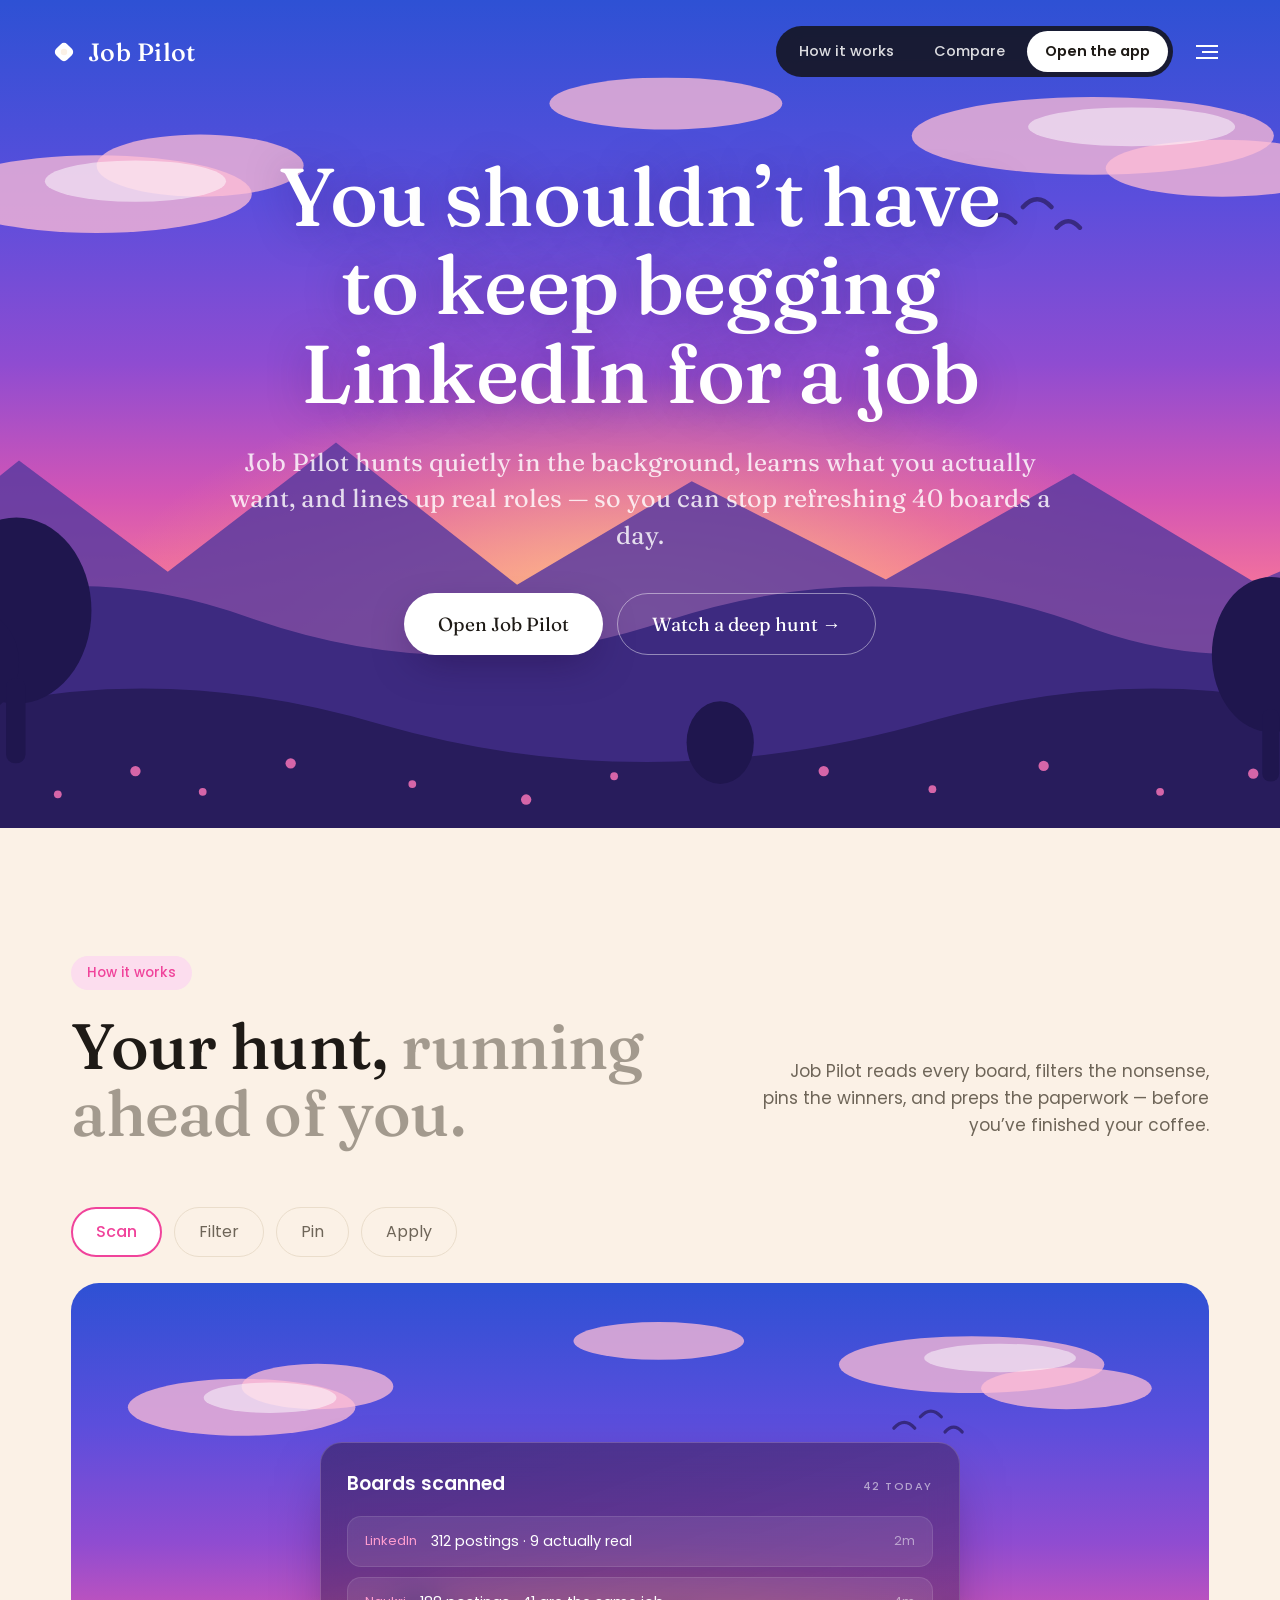
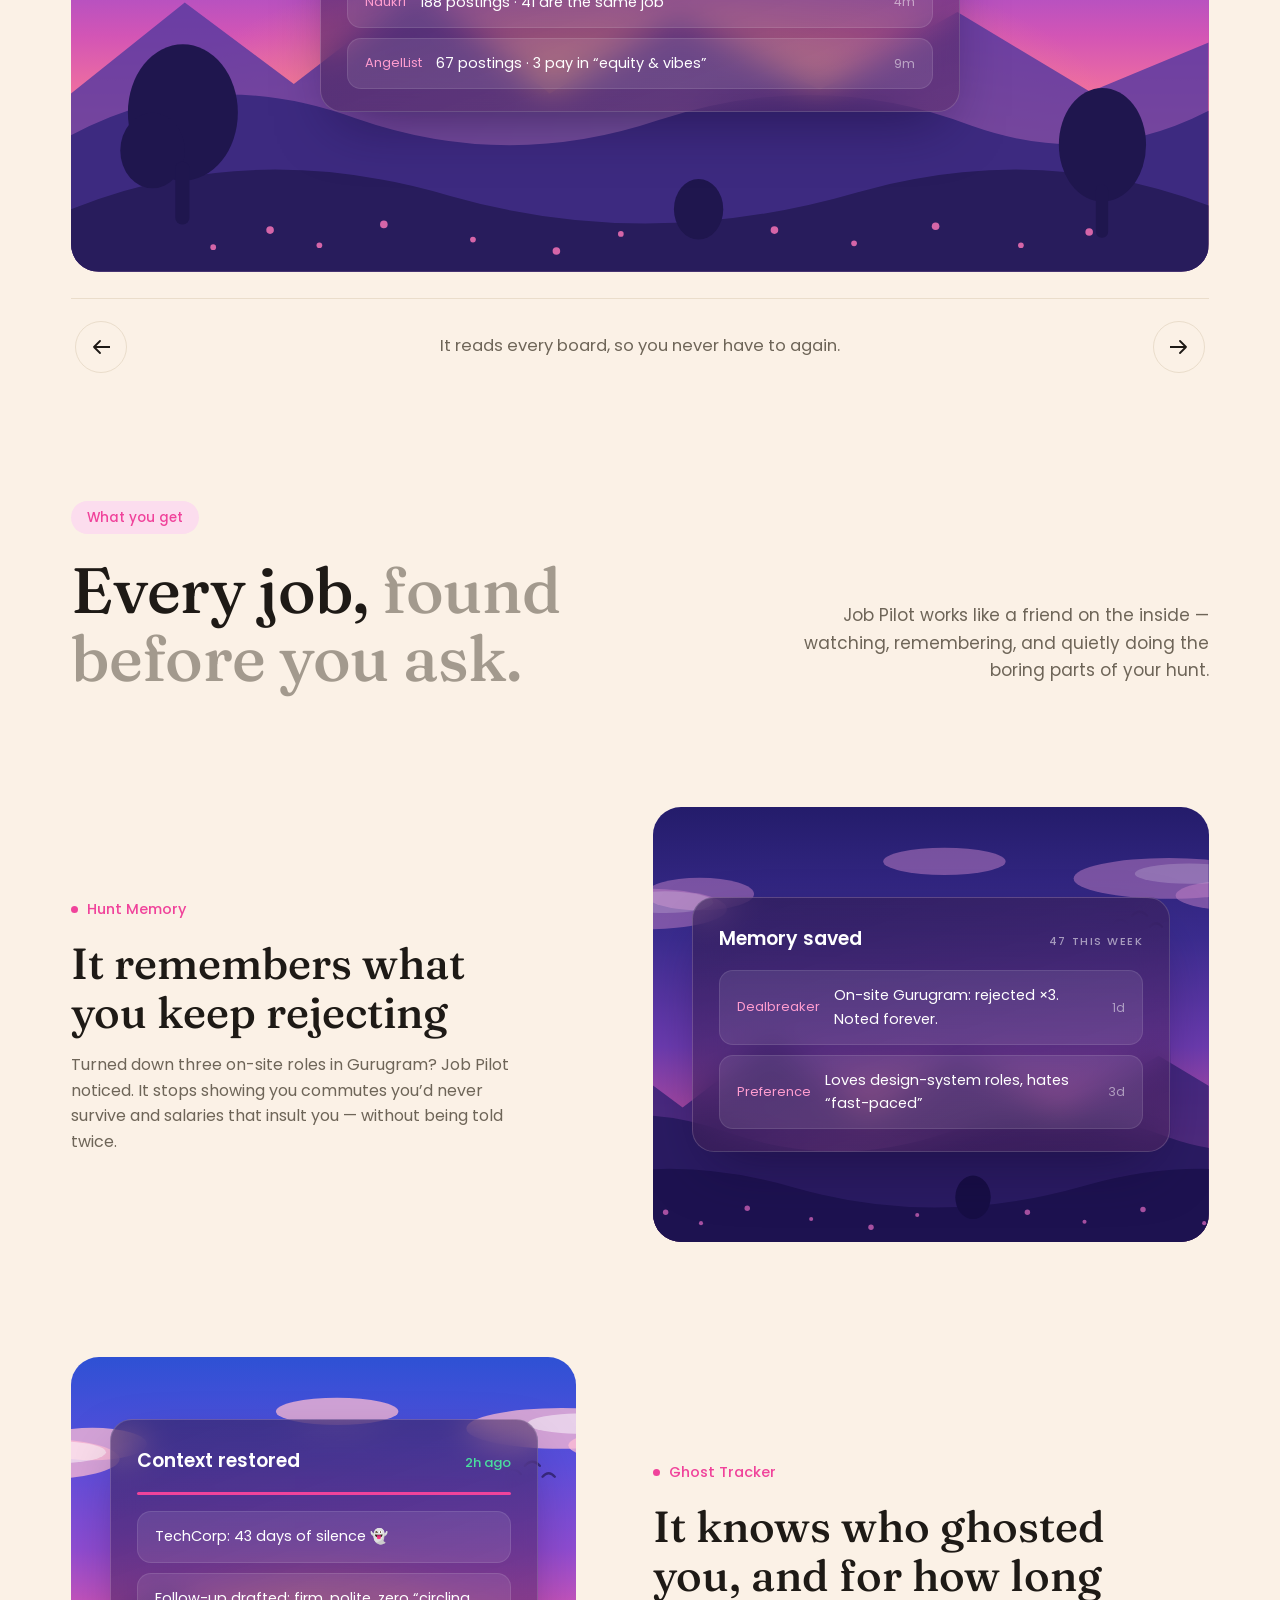
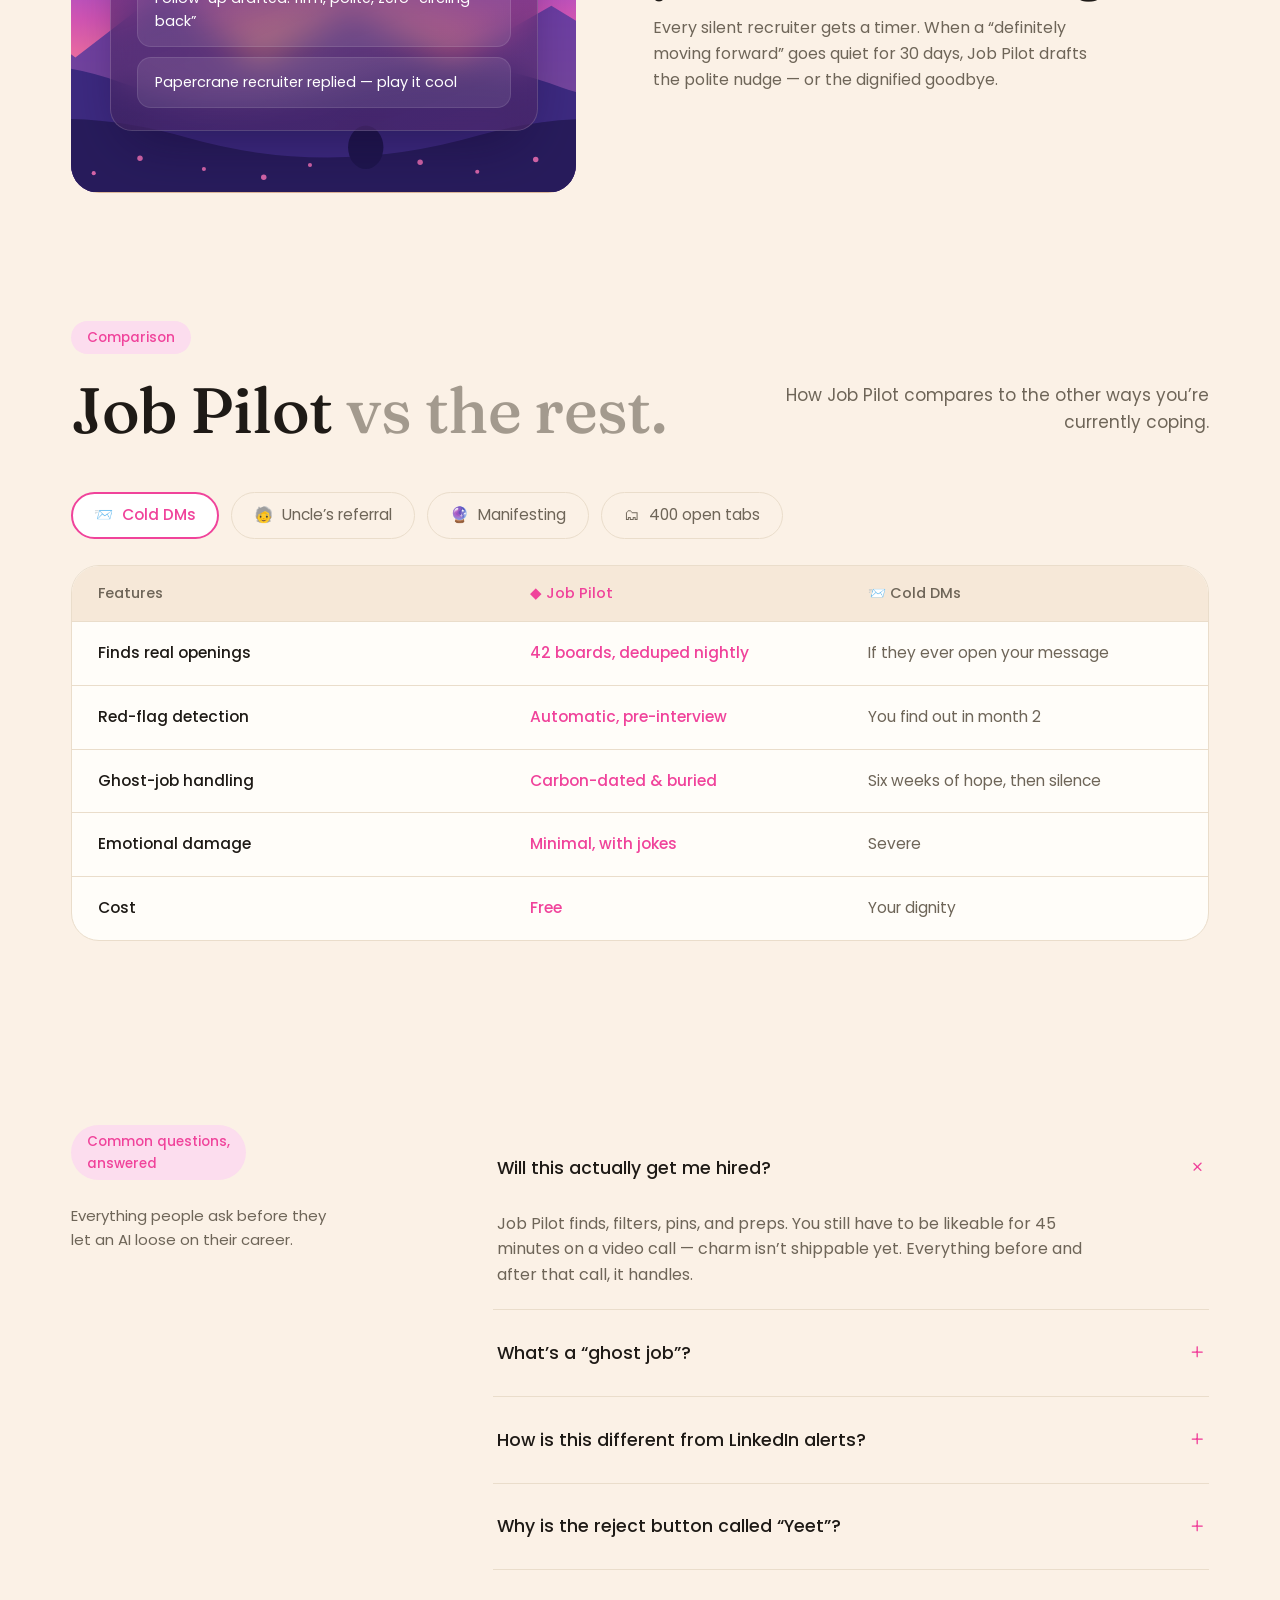
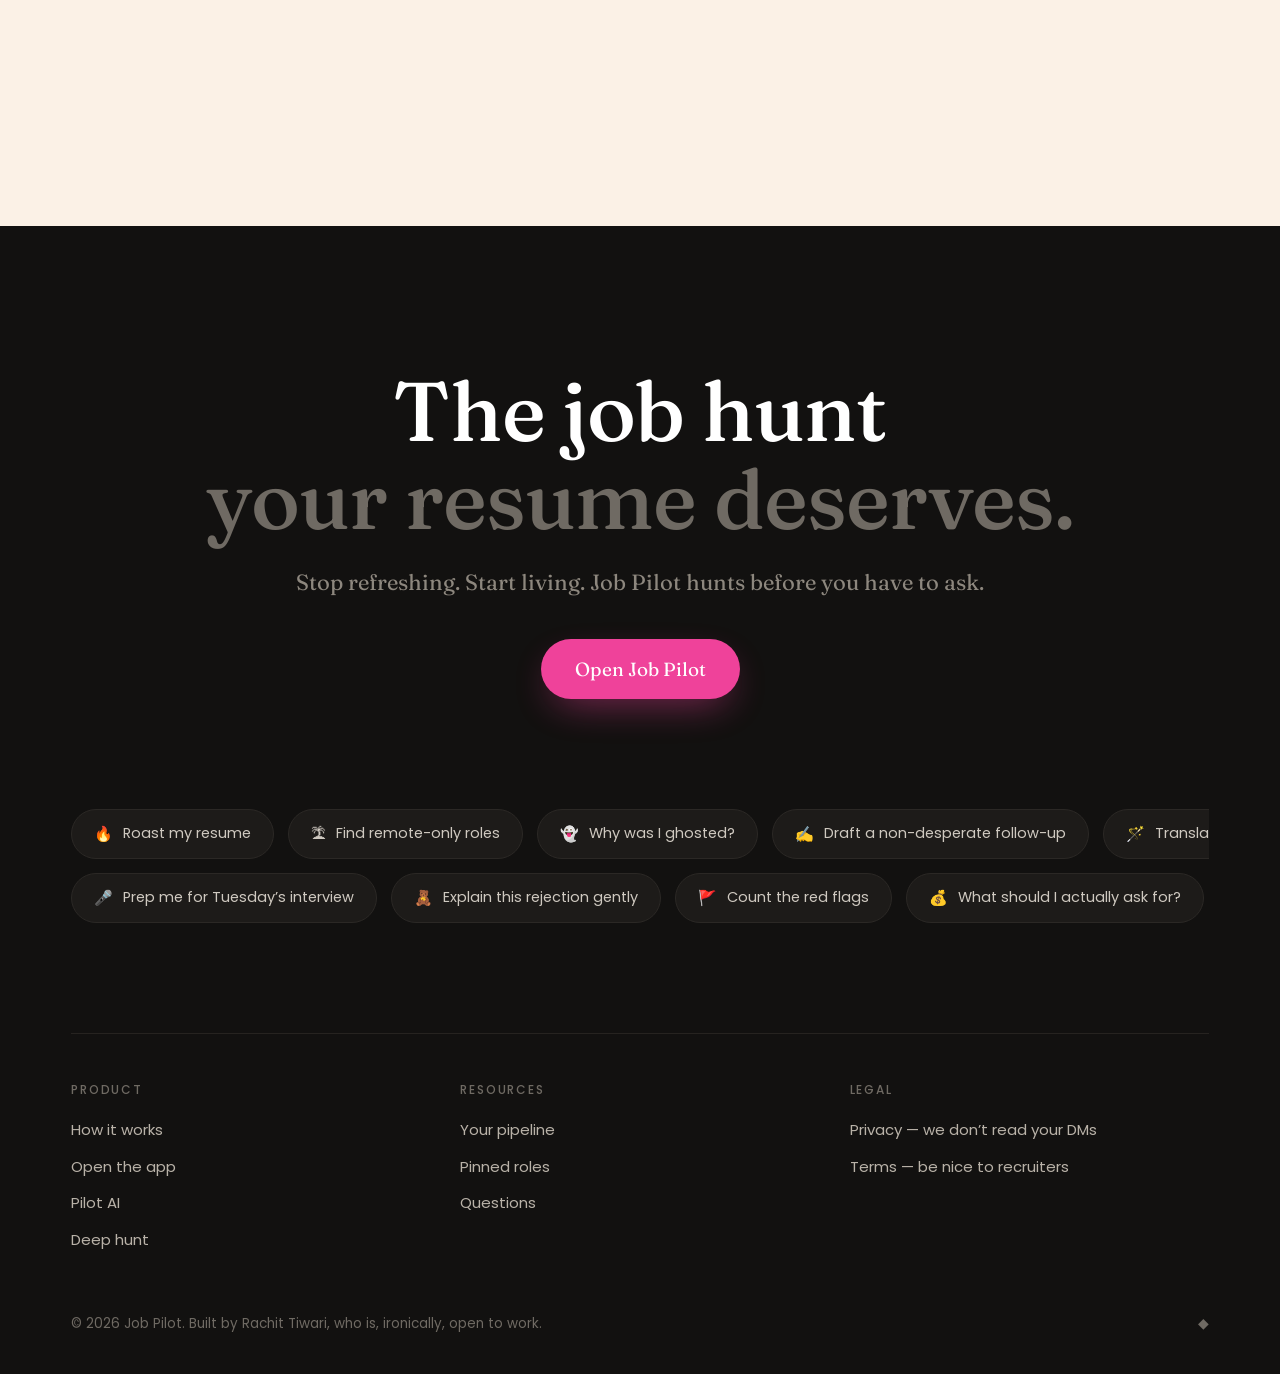
==== commit 68e53da7: "Add Pilot AI prompt launcher (Framer-AI concept style) create.html: light neutral prompt screen mode" ====
--- a/jobhunt/index.html
+++ b/jobhunt/index.html
@@ -514,6 +514,7 @@
     </div>
     <ul class="menu-links">
       <li><a href="app.html">The App</a></li>
+      <li><a href="create.html">Pilot AI</a></li>
       <li><a href="research.html">Deep Hunt</a></li>
       <li><a href="#how" data-close>How it works</a></li>
       <li><a href="#faq" data-close>Questions</a></li>
@@ -729,6 +730,7 @@
           <ul>
             <li><a href="#how">How it works</a></li>
             <li><a href="app.html">Open the app</a></li>
+            <li><a href="create.html">Pilot AI</a></li>
             <li><a href="research.html">Deep hunt</a></li>
           </ul>
         </div>
